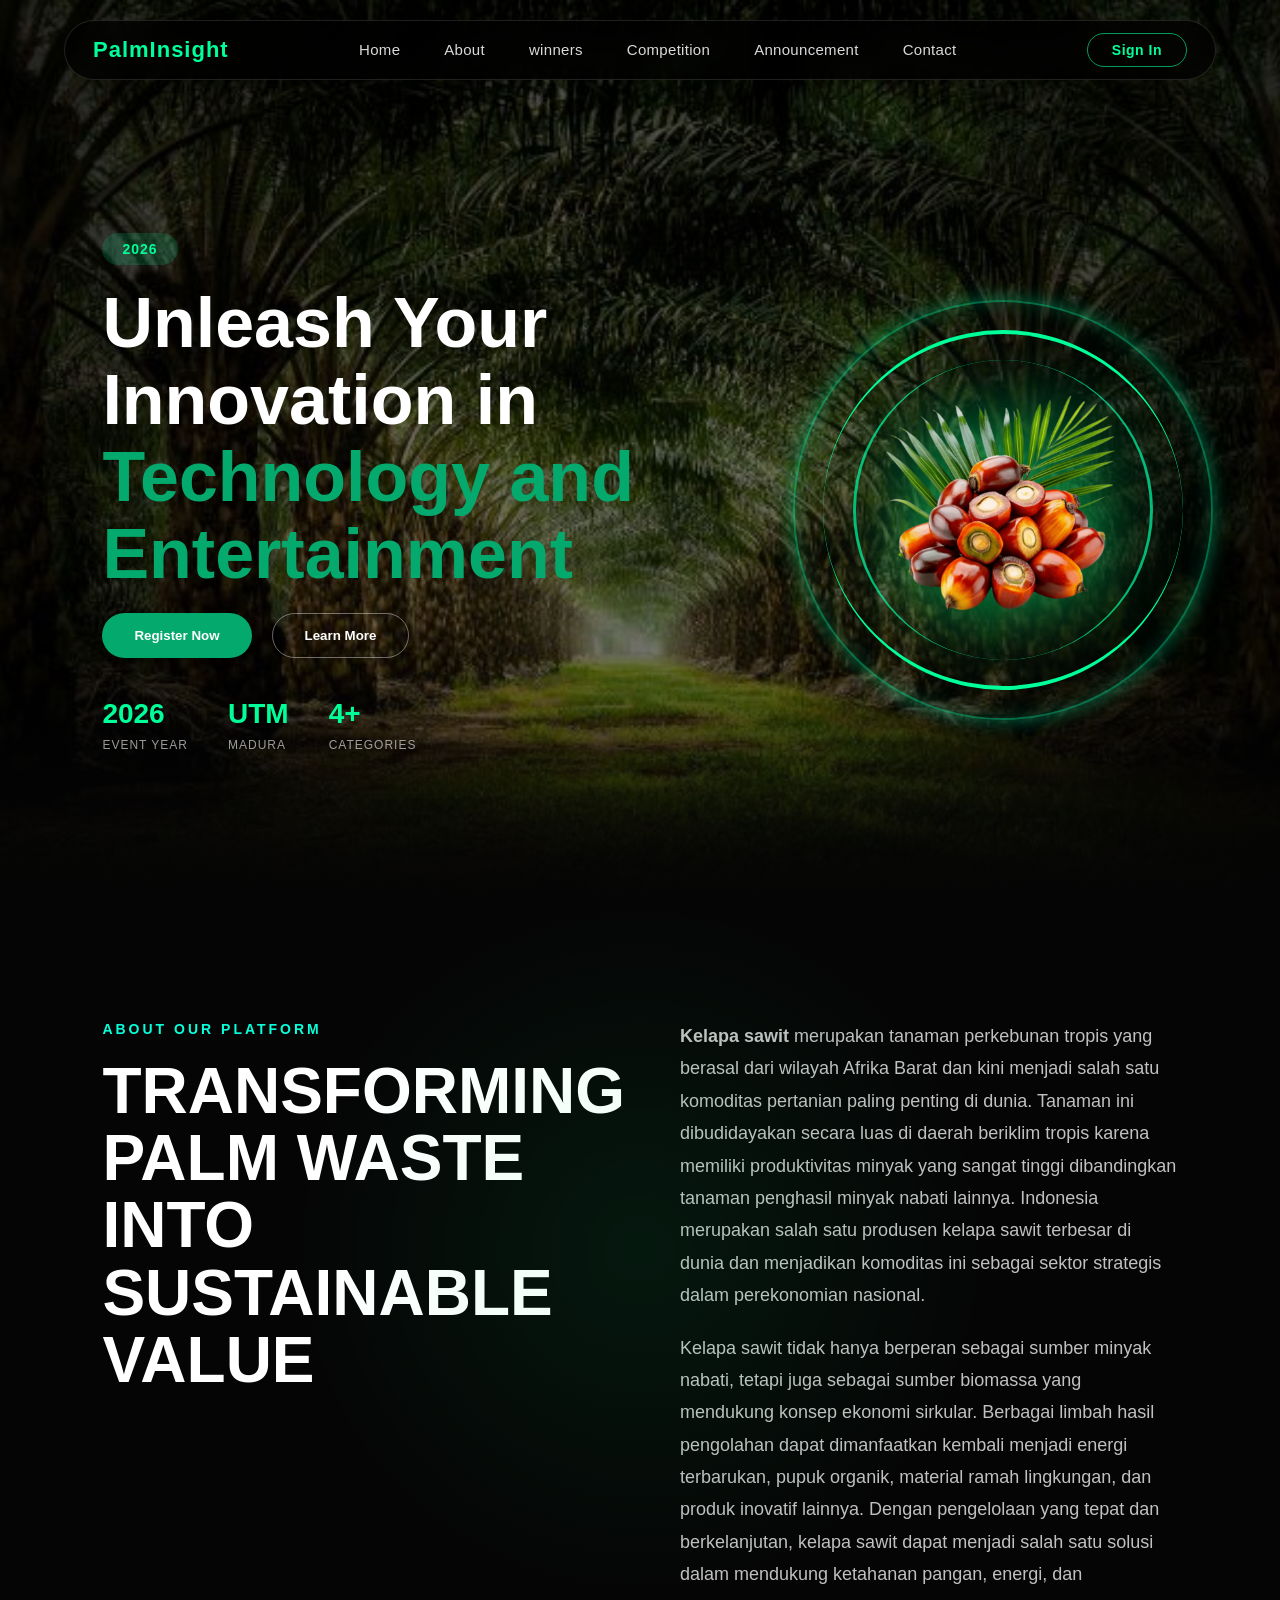
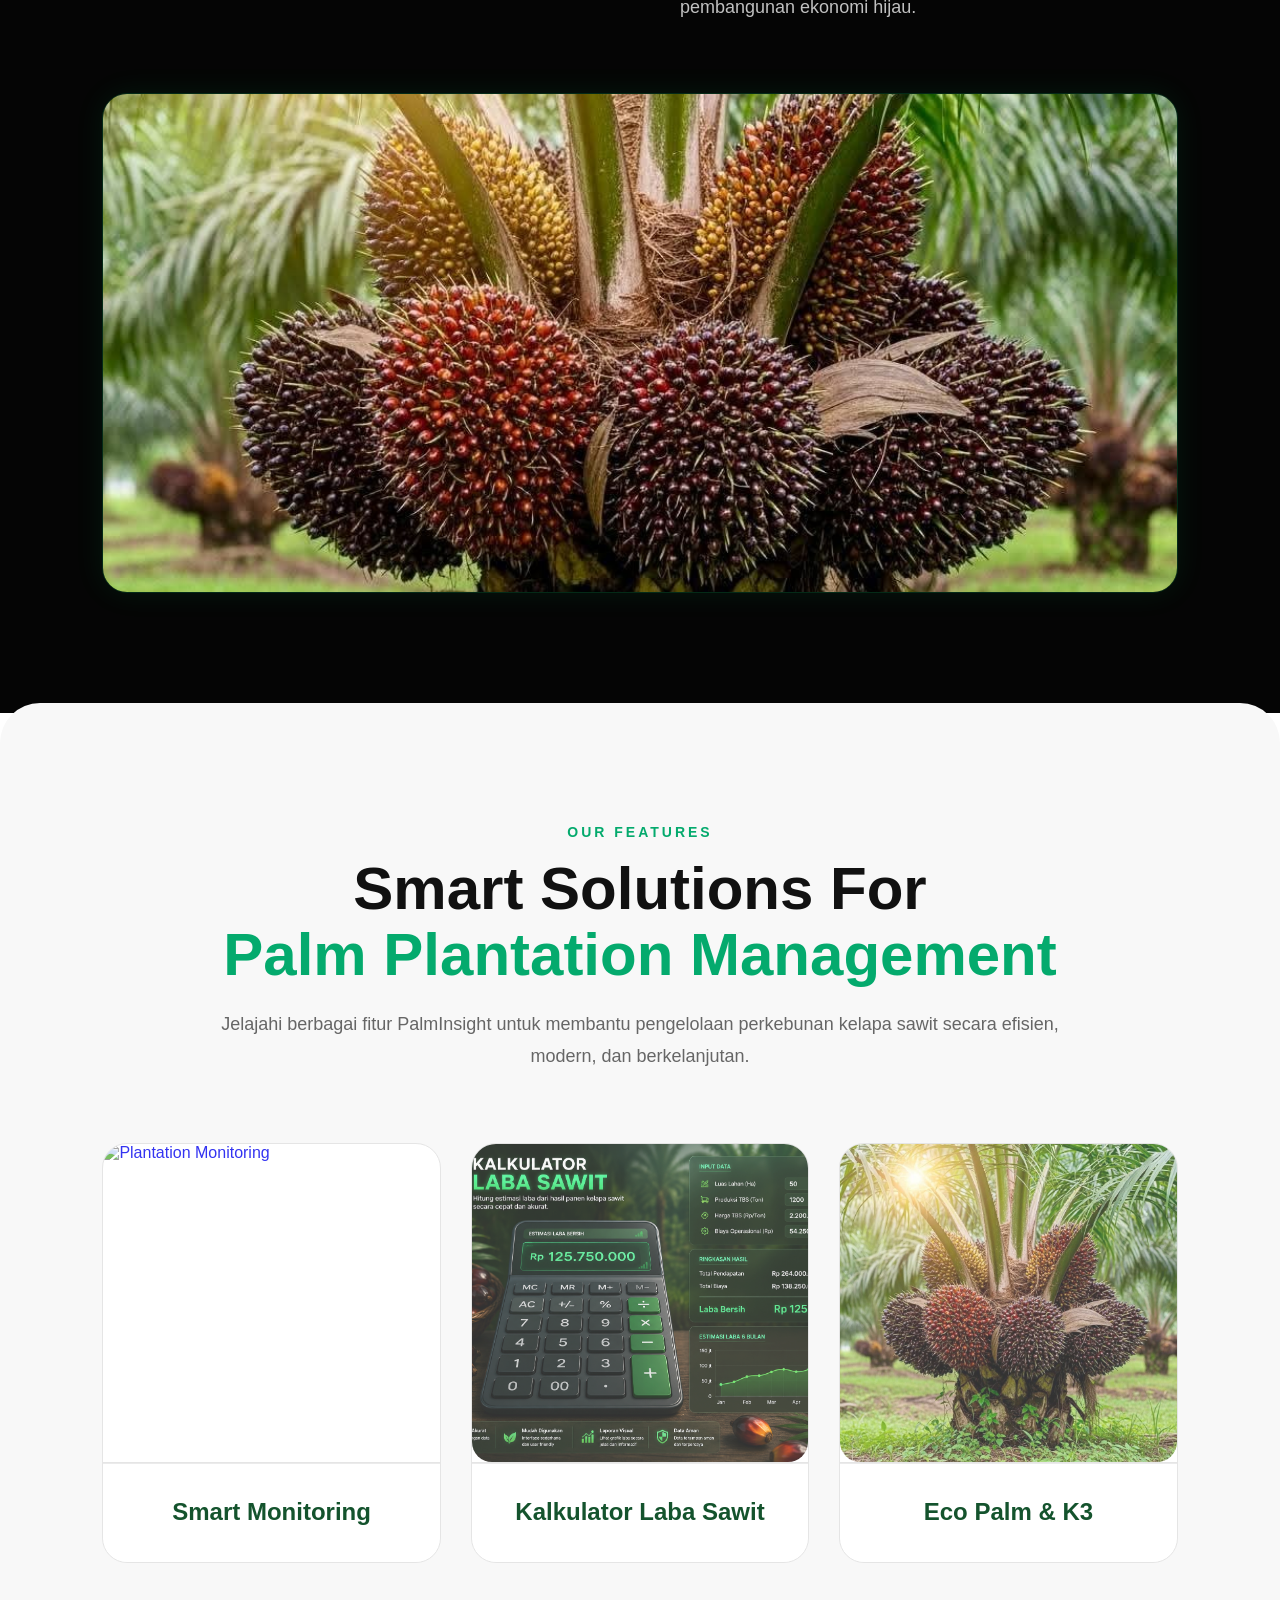
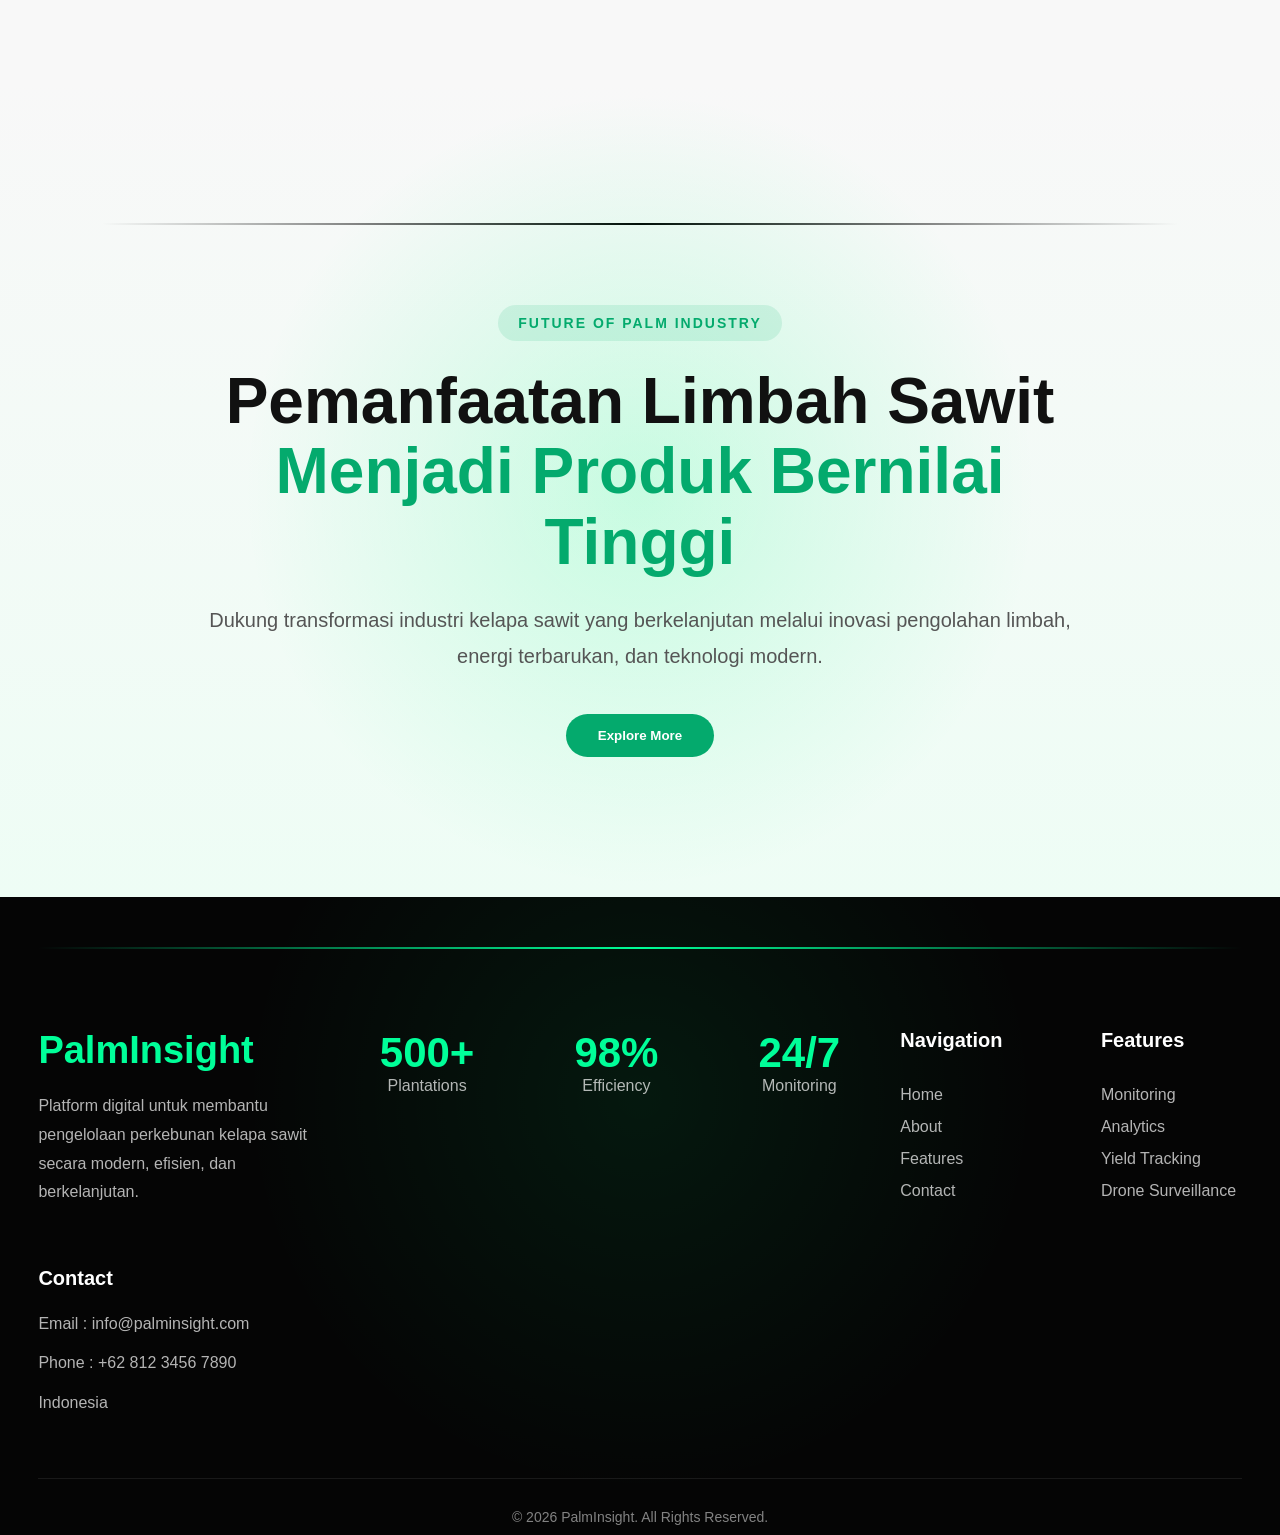
==== index.html @ 4f179529 "Penambahan Proses kelapa sawit" ====
<!DOCTYPE html>
<html lang="id">
<head>
    <meta charset="UTF-8">
    <meta name="viewport" content="width=device-width, initial-scale=1.0, user-scalable=yes">
    <title>PalmInsight - Smart Palm Oil Management</title>
    <link rel="stylesheet" href="css/style.css">
</head>
<body>

    <!-- ==================== NAVIGASI (DIPERBAIKI) ==================== -->
    <nav>
        <div class="navdiv">
            <div class="logo">
                <a href="#">PalmInsight</a>
            </div>
            
            <!-- Menu untuk desktop & mobile -->
            <ul class="nav-menu" id="navMenu">
                <li><a href="#">Home</a></li>
                <li><a href="#">About</a></li>
                <li><a href="#">winners</a></li>
                <li><a href="#">Competition</a></li>
                <li><a href="#">Announcement</a></li>
                <li><a href="#">Contact</a></li>
            </ul>
            
            <div class="nav-right">
                <button class="signin-btn"><a href="#">Sign In</a></button>
                <div class="menu-toggle" id="mobileMenuToggle">
                    <span></span>
                    <span></span>
                    <span></span>
                </div>
            </div>
        </div>
    </nav>

    <!-- ==================== HERO SECTION ==================== -->
    <header>
        <section class="hero">
            <div class="overlay"></div>
            <div class="hero-content">
                <div class="hero-text">
                    <div class="event-year-badge">2026</div>
                    <h1>
                        Unleash Your Innovation in
                        <span>Technology and Entertainment</span>
                    </h1>
                    <div class="hero-buttons">
                        <button class="btn-primary">Register Now</button>
                        <button class="btn-secondary">Learn More</button>
                    </div>
                    <div class="hero-stats">
                        <div class="stat">
                            <h3>2026</h3>
                            <p>EVENT YEAR</p>
                        </div>
                        <div class="stat">
                            <h3>UTM</h3>
                            <p>MADURA</p>
                        </div>
                        <div class="stat">
                            <h3>4+</h3>
                            <p>CATEGORIES</p>
                        </div>
                    </div>
                </div>
                <div class="hero-image">
                    <div class="hud-ring ring-1"></div>
                    <div class="hud-ring ring-2"></div>
                    <div class="hud-ring ring-3"></div>
                    <img src="assets/biji.png" alt="Palm Fruit" id="palmFruit">
                </div>
            </div>
        </section>
    </header>

    <!-- ==================== ABOUT SECTION ==================== -->
    <section class="about">
        <div class="about-top">
            <div class="about-left">
                <span class="about-tag">ABOUT OUR PLATFORM</span>
                <h2>
                    TRANSFORMING PALM WASTE 
                    <br>
                    INTO SUSTAINABLE VALUE
                </h2>
            </div>
            <div class="about-right">
                <p>
                    <b>Kelapa sawit</b> merupakan tanaman perkebunan tropis yang berasal dari wilayah Afrika Barat dan kini menjadi salah satu komoditas pertanian paling penting di dunia. 
                    Tanaman ini dibudidayakan secara luas di daerah beriklim tropis karena memiliki produktivitas minyak yang sangat tinggi dibandingkan tanaman penghasil minyak nabati lainnya. 
                    Indonesia merupakan salah satu produsen kelapa sawit terbesar di dunia dan menjadikan komoditas ini sebagai sektor strategis dalam perekonomian nasional.
                </p>
                <p>
                    Kelapa sawit tidak hanya berperan sebagai sumber minyak nabati, tetapi juga sebagai sumber biomassa yang mendukung konsep ekonomi sirkular. 
                    Berbagai limbah hasil pengolahan dapat dimanfaatkan kembali menjadi energi terbarukan, pupuk organik, material ramah lingkungan, dan produk inovatif lainnya. 
                    Dengan pengelolaan yang tepat dan berkelanjutan, kelapa sawit dapat menjadi salah satu solusi dalam mendukung ketahanan pangan, energi, dan pembangunan ekonomi hijau.
                </p>
            </div>
        </div>
        <div class="about-image">
            <img src="assets/sawit.jpg" alt="Palm Plantation">
        </div>
    </section>

    <!-- ==================== FEATURES SECTION ==================== -->
    <section class="features">
        <div class="features-header">
            <span class="features-tag">OUR FEATURES</span>
            <h2>
                Smart Solutions For
                <span>Palm Plantation Management</span>
            </h2>
            <p>
                Jelajahi berbagai fitur PalmInsight untuk membantu
                pengelolaan perkebunan kelapa sawit secara efisien,
                modern, dan berkelanjutan.
            </p>
        </div>
        <div class="feature-grid">
            <a href="#" class="feature-card">
                <div class="feature-image">
                    <img src="https://www.goldenagri.com.sg/wp-content/uploads/2025/04/Smart-Inventory-Management.png" alt="Plantation Monitoring">
                </div>
                <div class="feature-title">Smart Monitoring</div>
            </a>
            <a href="#" class="feature-card">
                <div class="feature-image">
                    <img src="assets/kalkulator.png" alt="Yield Analytics">
                </div>
                <div class="feature-title">Kalkulator Laba Sawit</div>
            </a>
            <a href="#" class="feature-card">
                <div class="feature-image">
                    <img src="assets/sawit.jpg" alt="Smart Irrigation">
                </div>
                <div class="feature-title">Eco Palm & K3</div>
            </a>
        </div>
    </section>

    <!-- ==================== CTA SECTION ==================== -->
    <section class="cta">
        <div class="cta-line"></div>
        <div class="cta-glow"></div>
        <div class="cta-content">
            <span class="cta-tag">FUTURE OF PALM INDUSTRY</span>
            <h2>
                Pemanfaatan Limbah Sawit
                <span>Menjadi Produk Bernilai Tinggi</span>
            </h2>
            <p>
                Dukung transformasi industri kelapa sawit yang
                berkelanjutan melalui inovasi pengolahan limbah,
                energi terbarukan, dan teknologi modern.
            </p>
            <div class="cta-buttons">
                <a href="process.html"><button class="btn-primary">Explore More</button></a>
            </div>
        </div>
    </section>

    <!-- ==================== FOOTER ==================== -->
    <footer class="footer">
        <div class="footer-line"></div>
        <div class="footer-top">
            <div class="footer-brand">
                <h2>PalmInsight</h2>
                <p>
                    Platform digital untuk membantu pengelolaan
                    perkebunan kelapa sawit secara modern,
                    efisien, dan berkelanjutan.
                </p>
            </div>
            <div class="footer-stats">
                <div>
                    <h2>500+</h2>
                    <p>Plantations</p>
                </div>
                <div>
                    <h2>98%</h2>
                    <p>Efficiency</p>
                </div>
                <div>
                    <h2>24/7</h2>
                    <p>Monitoring</p>
                </div>
            </div>
            <div class="footer-links">
                <h3>Navigation</h3>
                <a href="#">Home</a>
                <a href="#">About</a>
                <a href="#">Features</a>
                <a href="#">Contact</a>
            </div>
            <div class="footer-links">
                <h3>Features</h3>
                <a href="#">Monitoring</a>
                <a href="#">Analytics</a>
                <a href="#">Yield Tracking</a>
                <a href="#">Drone Surveillance</a>
            </div>
            <div class="footer-contact">
                <h3>Contact</h3>
                <p>Email : info@palminsight.com</p>
                <p>Phone : +62 812 3456 7890</p>
                <p>Indonesia</p>
            </div>
        </div>
        <div class="footer-bottom">
            <p>© 2026 PalmInsight. All Rights Reserved.</p>
        </div>
    </footer>

    <script src="js/script.js"></script>
</body>
</html>
---- css/style.css ----
/* ==================== RESET & GLOBAL ==================== */
* {
    margin: 0;
    padding: 0;
    box-sizing: border-box;
}

body {
    overflow-x: hidden;
    font-family: 'Segoe UI', sans-serif;
}

/* ==================== NAVIGASI (DIPERBAIKI - SIMPLE & ELEGAN) ==================== */
nav {
    background: rgba(0, 0, 0, 0.75);
    backdrop-filter: blur(12px);
    position: fixed;
    width: 90%;
    left: 50%;
    transform: translateX(-50%);
    top: 20px;
    padding: 12px 28px;
    border-radius: 50px;
    border: 1px solid rgba(255, 255, 255, 0.12);
    box-shadow: 0 8px 32px rgba(0, 0, 0, 0.1);
    z-index: 1000;
    transition: all 0.3s ease;
}

.navdiv {
    display: flex;
    justify-content: space-between;
    align-items: center;
    gap: 20px;
}

.logo a {
    text-decoration: none;
    font-family: 'Segoe UI', sans-serif;
    color: #00ff99;
    font-size: 22px;
    font-weight: 700;
    letter-spacing: 1px;
}

/* Desktop Menu */
.nav-menu {
    display: flex;
    align-items: center;
    gap: 8px;
    margin: 0;
    padding: 0;
    list-style: none;
}

.nav-menu li a {
    text-decoration: none;
    font-family: 'Segoe UI', sans-serif;
    color: rgba(255, 255, 255, 0.85);
    font-size: 15px;
    padding: 8px 18px;
    font-weight: 500;
    transition: all 0.25s ease;
    border-radius: 30px;
    letter-spacing: 0.3px;
}

.nav-menu li a:hover {
    color: #00ff99;
    background: rgba(0, 255, 153, 0.1);
}

/* Nav Right - Sign In Button & Mobile Toggle */
.nav-right {
    display: flex;
    align-items: center;
    gap: 15px;
}

.signin-btn {
    background: transparent;
    border: 1.5px solid rgba(0, 255, 153, 0.6);
    border-radius: 40px;
    padding: 8px 24px;
    cursor: pointer;
    transition: all 0.3s ease;
    box-shadow: none;
}

.signin-btn:hover {
    background: rgba(0, 255, 153, 0.15);
    transform: translateY(-1px);
    border-color: #00ff99;
}

.signin-btn a {
    color: #00ff99;
    font-weight: 600;
    font-size: 14px;
    letter-spacing: 0.5px;
    text-decoration: none;
}

/* Mobile Menu Toggle (Hamburger) */
.menu-toggle {
    display: none;
    flex-direction: column;
    cursor: pointer;
    gap: 5px;
    padding: 5px;
}

.menu-toggle span {
    width: 26px;
    height: 2.5px;
    background: white;
    border-radius: 3px;
    transition: all 0.3s ease;
}

.menu-toggle.active span:nth-child(1) {
    transform: rotate(45deg) translate(6px, 6px);
}

.menu-toggle.active span:nth-child(2) {
    opacity: 0;
}

.menu-toggle.active span:nth-child(3) {
    transform: rotate(-45deg) translate(6px, -6px);
}

/* ==================== RESPONSIVE NAVBAR ==================== */
@media (max-width: 768px) {
    nav {
        width: 95%;
        padding: 10px 20px;
        top: 15px;
    }
    
    .menu-toggle {
        display: flex;
    }
    
    .nav-menu {
        position: fixed;
        top: 70px;
        left: -100%;
        width: 85%;
        height: calc(100vh - 70px);
        background: rgba(10, 10, 10, 0.98);
        backdrop-filter: blur(20px);
        flex-direction: column;
        align-items: flex-start;
        justify-content: flex-start;
        padding: 30px 25px;
        gap: 8px;
        transition: left 0.3s ease-in-out;
        z-index: 999;
        border-radius: 0 20px 20px 0;
        box-shadow: 5px 0 30px rgba(0, 0, 0, 0.5);
    }
    
    .nav-menu.active {
        left: 0;
    }
    
    .nav-menu li {
        width: 100%;
    }
    
    .nav-menu li a {
        display: block;
        padding: 14px 20px;
        font-size: 16px;
        width: 100%;
        border-radius: 12px;
    }
    
    .nav-menu li a:hover {
        background: rgba(0, 255, 153, 0.15);
        padding-left: 28px;
    }
    
    .signin-btn {
        padding: 6px 20px;
    }
    
    .signin-btn a {
        font-size: 13px;
    }
}

@media (min-width: 769px) and (max-width: 1024px) {
    .nav-menu {
        gap: 4px;
    }
    
    .nav-menu li a {
        padding: 8px 14px;
        font-size: 14px;
    }
}

/* ==================== HERO SECTION (Tambahan stats) ==================== */
.event-year-badge {
    display: inline-block;
    padding: 8px 20px;
    border-radius: 40px;
    background: rgba(0, 255, 153, 0.15);
    color: #00ff99;
    font-weight: 700;
    font-size: 14px;
    margin-bottom: 20px;
    letter-spacing: 1px;
}

.hero-stats {
    display: flex;
    gap: 40px;
    margin-top: 40px;
    flex-wrap: wrap;
}

.hero-stats .stat h3 {
    font-size: 28px;
    color: #00ff99;
    margin-bottom: 5px;
}

.hero-stats .stat p {
    font-size: 12px;
    color: rgba(255,255,255,0.6);
    letter-spacing: 1px;
}

/* ==================== SISA CSS SEBELUMNYA (SAMA, TIDAK DIUBAH) ==================== */
.hero {
    position: relative;
    width: 100%;
    height: 100vh;
    background-image: url("../assets/background.jpeg");
    background-size: cover;
    background-position: center;
    overflow: hidden;
}

.overlay {
    position: absolute;
    inset: 0;
    background: rgba(0,0,0,.55);
}

.hero-content {
    position: relative;
    z-index: 2;
    height: 100%;
    padding: 120px 8% 0;
    display: flex;
    align-items: center;
    justify-content: space-between;
    gap: 40px;
}

.hero-text {
    max-width: 650px;
    color: white;
}

.hero-text h1 {
    font-size: 70px;
    line-height: 1.1;
    margin-bottom: 20px;
    font-family: 'Segoe UI', sans-serif;
}

.hero-text h1 span {
    color: #04AA6D;
}

.hero-text p {
    font-size: 20px;
    line-height: 1.8;
    color: #ddd;
    margin-bottom: 30px;
}

.hero-buttons {
    display: flex;
    gap: 20px;
    flex-wrap: wrap;
}

.hero::after {
    content: "";
    position: absolute;
    left: 0;
    bottom: 0;
    width: 100%;
    height: 250px;
    background: linear-gradient(to bottom, transparent, #050505);
    z-index: 1;
}

.btn-primary {
    background: #04AA6D;
    color: white;
    border: none;
    cursor: pointer;
    padding: 14px 32px;
    border-radius: 50px;
    font-weight: 700;
    transition: .3s ease;
}

.btn-primary:hover {
    transform: translateY(-2px);
    box-shadow: 0 0 20px rgba(4,170,109,.5);
}

.btn-secondary {
    background: transparent;
    color: white;
    border: 1px solid rgba(255,255,255,.4);
    cursor: pointer;
    padding: 14px 32px;
    border-radius: 50px;
    font-weight: 700;
    transition: .3s ease;
}

.btn-secondary:hover {
    background: rgba(255,255,255,.1);
    border-color: white;
}

.hero-image {
    position: relative;
    width: 350px;
    height: 350px;
    display: flex;
    align-items: center;
    justify-content: center;
}

.hero-image img {
    width: 70%;
    z-index: 10;
    filter: drop-shadow(0 0 30px rgba(0,255,128,.4)) drop-shadow(0 0 60px rgba(0,255,128,.3));
}

.hud-ring {
    position: absolute;
    border-radius: 50%;
    pointer-events: none;
}

.ring-1 {
    width: 420px;
    height: 420px;
    border: 2px solid rgba(0,255,170,.4);
    box-shadow: 0 0 20px rgba(0,255,170,.4), inset 0 0 20px rgba(0,255,170,.2);
    animation: spinClockwise 20s linear infinite;
}

.ring-2 {
    width: 360px;
    height: 360px;
    border-top: 4px solid #00ff99;
    border-bottom: 4px solid #00ff99;
    animation: spinReverse 12s linear infinite;
}

.ring-3 {
    width: 300px;
    height: 300px;
    border-left: 3px solid #00ffaa;
    border-right: 3px solid #00ffaa;
    opacity: .7;
    animation: spinClockwise 8s linear infinite;
}

@keyframes spinClockwise {
    from { transform: rotate(0deg); }
    to { transform: rotate(360deg); }
}

@keyframes spinReverse {
    from { transform: rotate(360deg); }
    to { transform: rotate(0deg); }
}

.about {
    padding: 120px 8%;
    background: #050505;
    color: white;
    position: relative;
}

.about::before {
    content: "";
    position: absolute;
    top: 0;
    left: 50%;
    transform: translateX(-50%);
    width: 700px;
    height: 700px;
    background: radial-gradient(circle, rgba(0,255,128,.08), transparent 70%);
    pointer-events: none;
}

.about-top {
    display: flex;
    justify-content: space-between;
    gap: 80px;
    margin-bottom: 70px;
    flex-wrap: wrap;
}

.about-left {
    flex: 1;
    min-width: 280px;
}

.about-tag {
    color: #07ffda;
    font-size: 14px;
    letter-spacing: 3px;
    font-weight: 600;
}

.about-left h2 {
    margin-top: 20px;
    font-size: 64px;
    line-height: 1.05;
    font-family: 'Segoe UI', sans-serif;
}

.about-right {
    flex: 1;
    display: flex;
    flex-direction: column;
    gap: 20px;
}

.about-right p {
    font-size: 18px;
    line-height: 1.8;
    color: rgba(255,255,255,.75);
}

.about-image {
    width: 100%;
    height: 500px;
    overflow: hidden;
    border-radius: 25px;
    border: 1px solid rgba(0,255,128,.15);
    box-shadow: 0 0 30px rgba(0,255,128,.08);
}

.about-image img {
    width: 100%;
    height: 100%;
    object-fit: cover;
    transition: .5s;
}

.about-image:hover img {
    transform: scale(1.05);
}

.features {
    background: #f8f8f8;
    padding: 120px 8%;
    border-radius: 40px 40px 0 0;
    margin-top: -10px;
    position: relative;
    z-index: 10;
}

.features-header {
    text-align: center;
    max-width: 900px;
    margin: auto;
}

.features-tag {
    color: #04AA6D;
    letter-spacing: 3px;
    font-size: 14px;
    font-weight: 600;
}

.features-header h2 {
    margin-top: 15px;
    font-size: 60px;
    line-height: 1.1;
    color: #111;
    font-family: 'Segoe UI', sans-serif;
}

.features-header h2 span {
    display: block;
    color: #04AA6D;
}

.features-header p {
    margin-top: 20px;
    color: #666;
    font-size: 18px;
    line-height: 1.8;
}

.feature-grid {
    margin-top: 70px;
    display: grid;
    grid-template-columns: repeat(auto-fit, minmax(320px, 1fr));
    gap: 30px;
}

.feature-card {
    position: relative;
    overflow: hidden;
    background: white;
    border-radius: 25px;
    height: 420px;
    text-decoration: none;
    border: 1px solid #e5e5e5;
    transition: .4s;
}

.feature-card:hover {
    transform: translateY(-10px);
    box-shadow: 0 20px 40px rgba(4,170,109,.15);
}

.feature-image {
    width: 100%;
    height: calc(100% - 100px);
    display: flex;
    justify-content: center;
    align-items: center;
}

.feature-image img {
    width: 100%;
    height: 100%;
    border-radius: 20px;
    object-fit: cover;
    opacity: .8;
    transition: .2s;
}

.feature-card:hover .feature-image img {
    opacity: .70;
    transform: scale(1.05);
}

.feature-title {
    position: absolute;
    bottom: 0;
    left: 0;
    width: 100%;
    height: 100px;
    background: white;
    box-shadow: inset 0 1px 0 rgba(0,0,0,.08);
    border-top: 1px solid #e5e5e5;
    display: flex;
    justify-content: center;
    align-items: center;
    font-size: 24px;
    font-weight: 700;
    color: #14532d;
    border-radius: 0 0 25px 25px;
}

.cta {
    position: relative;
    padding: 140px 8%;
    background: linear-gradient(180deg, #f8f8f8 0%, #eefdf5 100%);
    overflow: hidden;
}

.cta-glow {
    position: absolute;
    width: 800px;
    height: 800px;
    top: 50%;
    left: 50%;
    transform: translate(-50%, -50%);
    background: radial-gradient(circle, rgba(0,255,128,.18), transparent 70%);
    pointer-events: none;
}

.cta-content {
    position: relative;
    z-index: 2;
    max-width: 900px;
    margin: auto;
    text-align: center;
}

.cta-tag {
    display: inline-block;
    padding: 10px 20px;
    border-radius: 999px;
    background: rgba(4,170,109,.12);
    color: #04AA6D;
    font-size: 14px;
    letter-spacing: 2px;
    font-weight: 600;
}

.cta-content h2 {
    margin-top: 25px;
    font-size: 64px;
    line-height: 1.1;
    color: #111;
    font-family: 'Segoe UI', sans-serif;
}

.cta-content h2 span {
    display: block;
    color: #04AA6D;
}

.cta-content p {
    margin-top: 25px;
    font-size: 20px;
    line-height: 1.8;
    color: #555;
}

.cta-buttons {
    margin-top: 40px;
    display: flex;
    justify-content: center;
    gap: 20px;
    flex-wrap: wrap;
}

.cta-line {
    width: 100%;
    height: 2px;
    margin-bottom: 80px;
    background: linear-gradient(90deg, transparent, #000000, transparent);
}

.footer {
    position: relative;
    background: #050505;
    color: white;
    padding: 50px 3% 10px;
    overflow: hidden;
}

.footer::before {
    content: "";
    position: absolute;
    top: -200px;
    left: 50%;
    transform: translateX(-50%);
    width: 800px;
    height: 800px;
    background: radial-gradient(circle, rgba(0,255,128,.08), transparent 70%);
    pointer-events: none;
}

.footer-line {
    width: 100%;
    height: 2px;
    margin-bottom: 80px;
    background: linear-gradient(90deg, transparent, #00ff99, transparent);
}

.footer-top {
    position: relative;
    z-index: 2;
    display: grid;
    grid-template-columns: 2fr 1fr 1fr 1fr;
    gap: 60px;
    padding-bottom: 50px;
    border-bottom: 1px solid rgba(255,255,255,.08);
}

.footer-brand h2 {
    font-size: 38px;
    color: #00ff99;
    margin-bottom: 20px;
    font-family: 'Segoe UI', sans-serif;
}

.footer-brand p {
    color: rgba(255,255,255,.7);
    line-height: 1.8;
    max-width: 450px;
}

.footer-stats {
    display: flex;
    justify-content: center;
    gap: 100px;
    margin-bottom: 0;
}

.footer-stats h2 {
    color: #00ff99;
    font-size: 42px;
}

.footer-stats p {
    text-align: center;
    color: rgba(255,255,255,.7);
}

.footer-links h3,
.footer-contact h3 {
    margin-bottom: 20px;
    font-size: 20px;
}

.footer-links {
    display: flex;
    flex-direction: column;
    gap: 14px;
}

.footer-links a {
    text-decoration: none;
    color: rgba(255,255,255,.7);
    transition: .3s;
}

.footer-links a:hover {
    color: #00ff99;
    transform: translateX(6px);
}

.footer-contact p {
    color: rgba(255,255,255,.7);
    margin-bottom: 12px;
    line-height: 1.7;
}

.footer-bottom {
    position: relative;
    z-index: 2;
    text-align: center;
    padding-top: 30px;
}

.footer-bottom p {
    color: rgba(255,255,255,.5);
    font-size: 14px;
}

/* Responsive tambahan */
@media (max-width: 1024px) {
    .hero-text h1 { font-size: 50px; }
    .hero-image { width: 280px; height: 280px; }
    .ring-1 { width: 320px; height: 320px; }
    .ring-2 { width: 270px; height: 270px; }
    .ring-3 { width: 230px; height: 230px; }
    .about-left h2 { font-size: 48px; }
    .features-header h2 { font-size: 48px; }
    .cta-content h2 { font-size: 48px; }
}

@media (max-width: 768px) {
    .hero-content {
        flex-direction: column;
        justify-content: center;
        text-align: center;
        padding-top: 100px;
    }
    .hero-text h1 { font-size: 36px; }
    .hero-text p { font-size: 16px; }
    .hero-buttons { justify-content: center; }
    .hero-image { width: 220px; height: 220px; margin-top: 20px; }
    .ring-1 { width: 260px; height: 260px; }
    .ring-2 { width: 220px; height: 220px; }
    .ring-3 { width: 180px; height: 180px; }
    .hero-stats { justify-content: center; gap: 25px; }
    .hero-stats .stat h3 { font-size: 22px; }
    .about { padding: 80px 5%; }
    .about-top { flex-direction: column; gap: 40px; }
    .about-left h2 { font-size: 36px; }
    .about-right p { font-size: 16px; }
    .about-image { height: 300px; }
    .features { padding: 80px 5%; }
    .features-header h2 { font-size: 36px; }
    .feature-grid { grid-template-columns: 1fr; }
    .cta { padding: 80px 5%; }
    .cta-content h2 { font-size: 36px; }
    .cta-content p { font-size: 16px; }
    .footer-top { grid-template-columns: 1fr; gap: 40px; }
    .footer-brand p { max-width: 100%; }
    .footer-stats { flex-wrap: wrap; gap: 30px; justify-content: space-around; }
    .footer-stats h2 { font-size: 32px; }
    .footer-line, .cta-line { margin-bottom: 40px; }
}

@media (max-width: 480px) {
    .hero-text h1 { font-size: 28px; }
    .btn-primary, .btn-secondary { padding: 10px 20px; font-size: 14px; }
    .about-left h2 { font-size: 28px; }
    .features-header h2 { font-size: 28px; }
    .cta-content h2 { font-size: 28px; }
    .feature-title { font-size: 18px; }
}
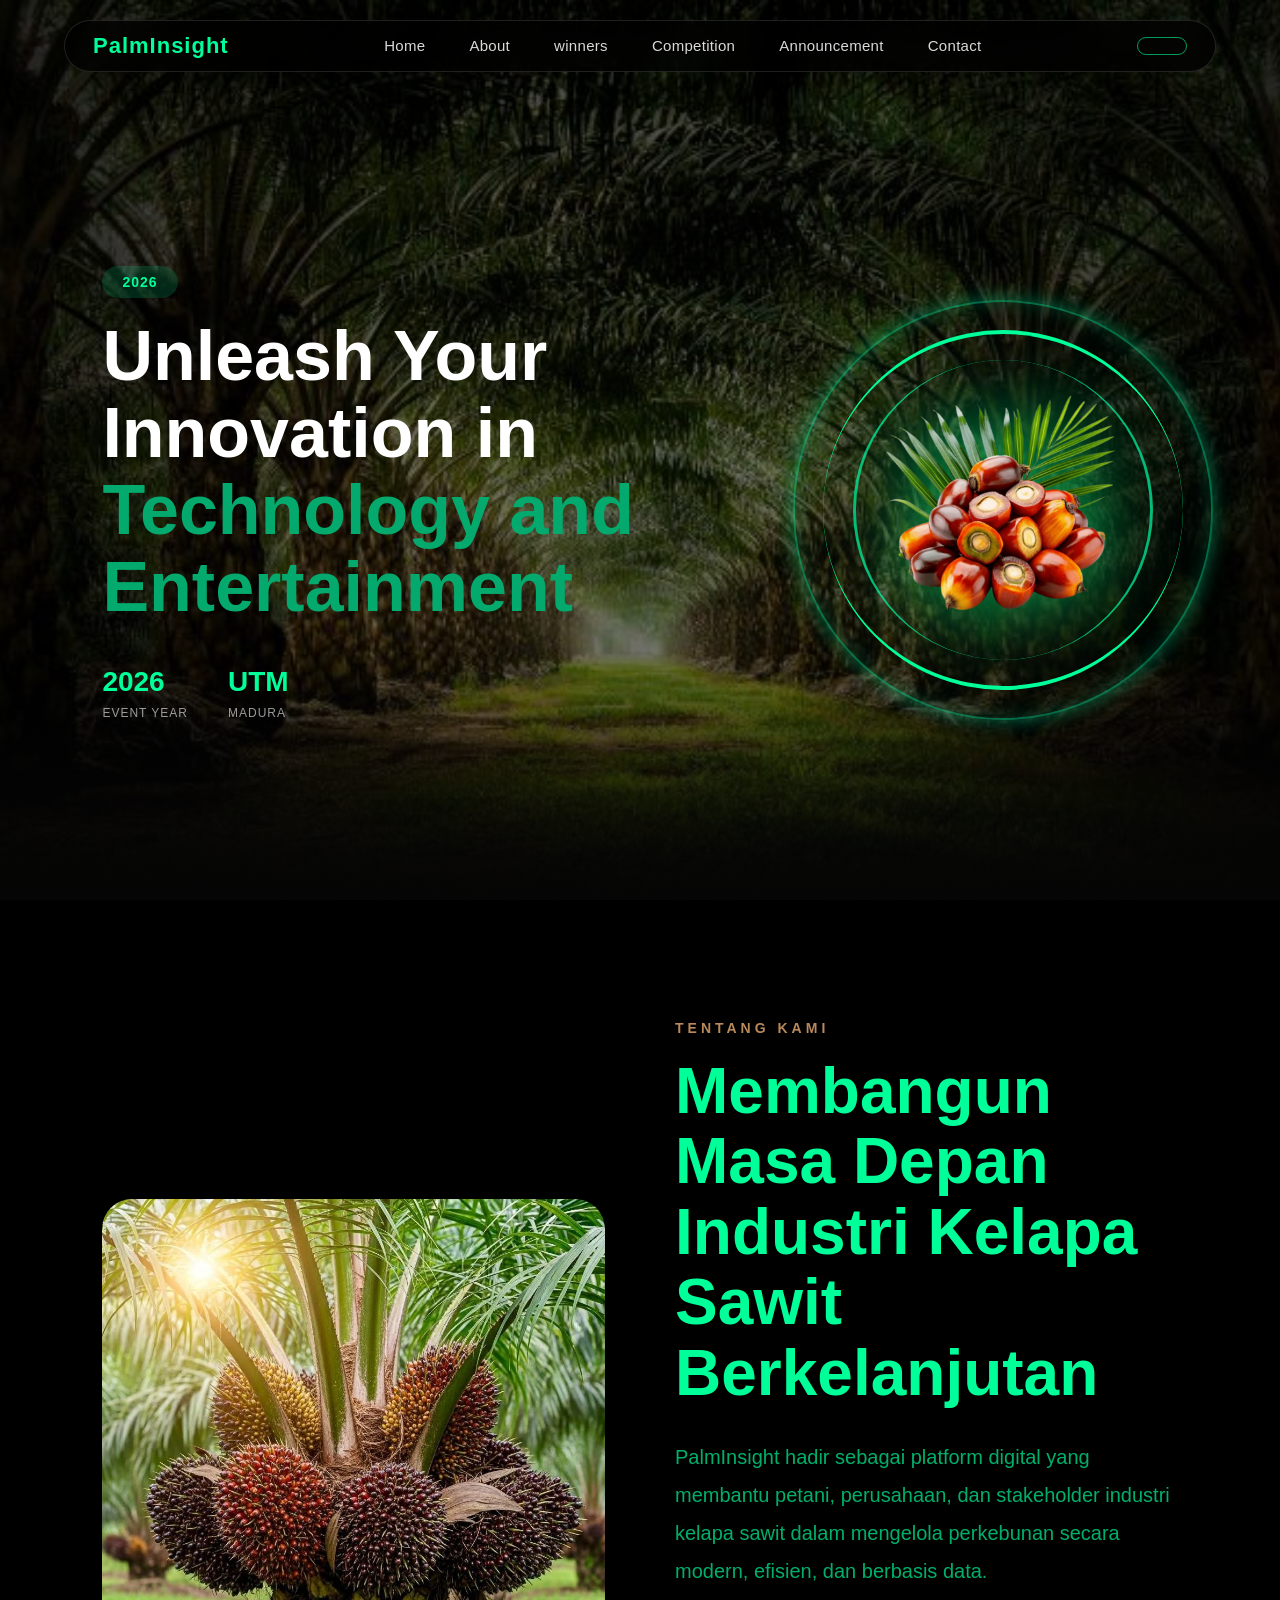
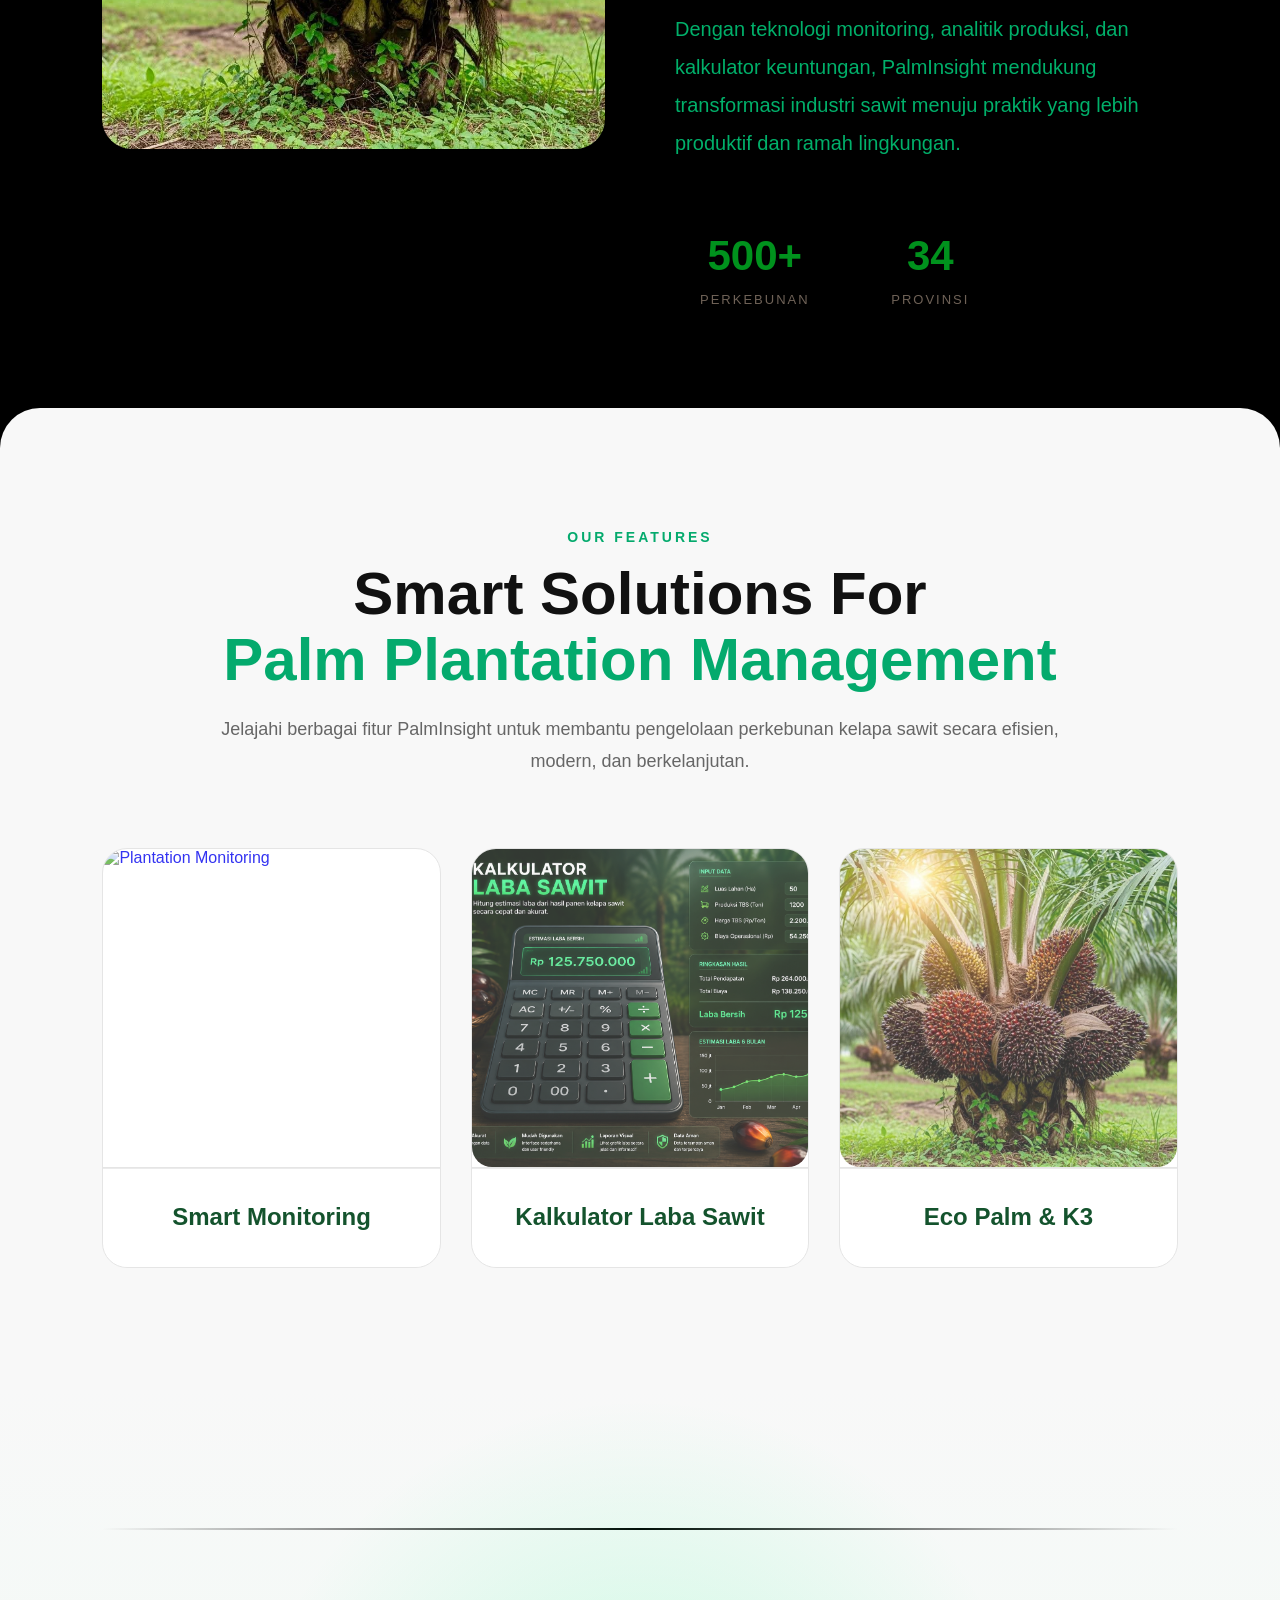
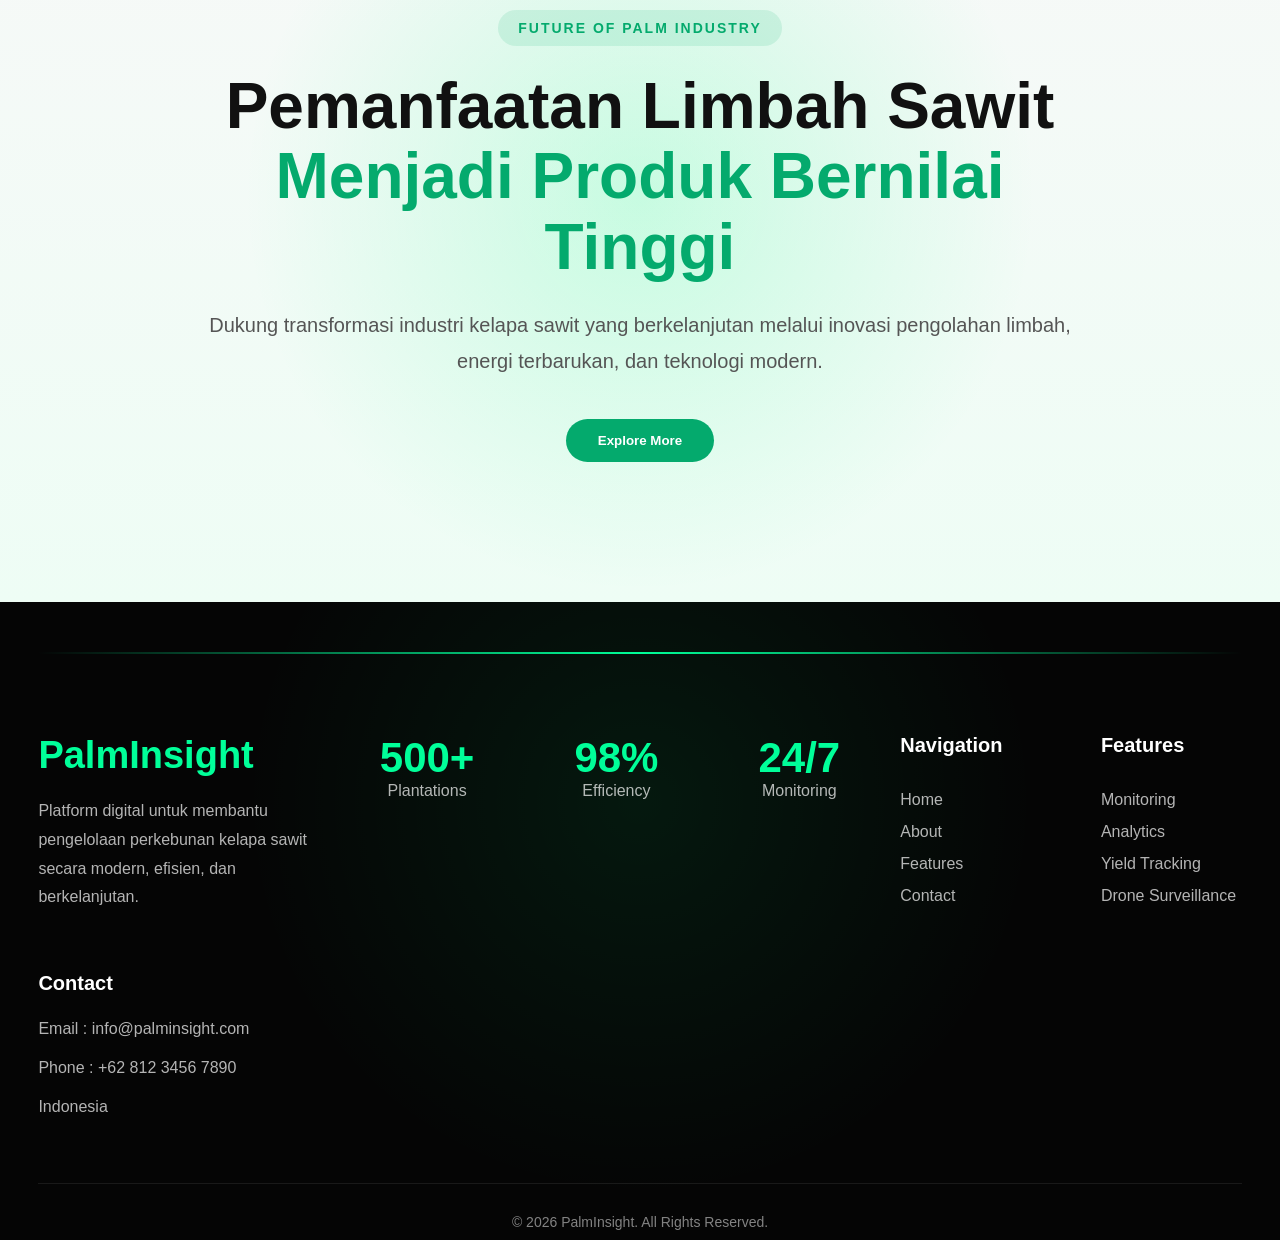
==== commit 227744c5: "menambahkan fitur" ====
--- a/index.html
+++ b/index.html
@@ -7,15 +7,12 @@
     <link rel="stylesheet" href="css/style.css">
 </head>
 <body>
-
-    <!-- ==================== NAVIGASI (DIPERBAIKI) ==================== -->
     <nav>
         <div class="navdiv">
             <div class="logo">
                 <a href="#">PalmInsight</a>
             </div>
             
-            <!-- Menu untuk desktop & mobile -->
             <ul class="nav-menu" id="navMenu">
                 <li><a href="#">Home</a></li>
                 <li><a href="#">About</a></li>
@@ -26,7 +23,8 @@
             </ul>
             
             <div class="nav-right">
-                <button class="signin-btn"><a href="#">Sign In</a></button>
+                <button class="signin-btn"> 
+                </button>
                 <div class="menu-toggle" id="mobileMenuToggle">
                     <span></span>
                     <span></span>
@@ -36,7 +34,6 @@
         </div>
     </nav>
 
-    <!-- ==================== HERO SECTION ==================== -->
     <header>
         <section class="hero">
             <div class="overlay"></div>
@@ -47,10 +44,6 @@
                         Unleash Your Innovation in
                         <span>Technology and Entertainment</span>
                     </h1>
-                    <div class="hero-buttons">
-                        <button class="btn-primary">Register Now</button>
-                        <button class="btn-secondary">Learn More</button>
-                    </div>
                     <div class="hero-stats">
                         <div class="stat">
                             <h3>2026</h3>
@@ -60,10 +53,6 @@
                             <h3>UTM</h3>
                             <p>MADURA</p>
                         </div>
-                        <div class="stat">
-                            <h3>4+</h3>
-                            <p>CATEGORIES</p>
-                        </div>
                     </div>
                 </div>
                 <div class="hero-image">
@@ -76,36 +65,52 @@
         </section>
     </header>
 
-    <!-- ==================== ABOUT SECTION ==================== -->
     <section class="about">
-        <div class="about-top">
-            <div class="about-left">
-                <span class="about-tag">ABOUT OUR PLATFORM</span>
+        <div class="about-container">
+            <div class="about-image-side">
+                <img src="assets/sawit.jpg" alt="Palm Oil">
+            </div>
+
+            <div class="about-content">
+                <span class="about-tag">
+                    TENTANG KAMI
+                </span>
+
                 <h2>
-                    TRANSFORMING PALM WASTE 
-                    <br>
-                    INTO SUSTAINABLE VALUE
+                    Membangun Masa Depan
+                    Industri Kelapa Sawit
+                    Berkelanjutan
                 </h2>
-            </div>
-            <div class="about-right">
+
                 <p>
-                    <b>Kelapa sawit</b> merupakan tanaman perkebunan tropis yang berasal dari wilayah Afrika Barat dan kini menjadi salah satu komoditas pertanian paling penting di dunia. 
-                    Tanaman ini dibudidayakan secara luas di daerah beriklim tropis karena memiliki produktivitas minyak yang sangat tinggi dibandingkan tanaman penghasil minyak nabati lainnya. 
-                    Indonesia merupakan salah satu produsen kelapa sawit terbesar di dunia dan menjadikan komoditas ini sebagai sektor strategis dalam perekonomian nasional.
+                    PalmInsight hadir sebagai platform digital yang membantu
+                    petani, perusahaan, dan stakeholder industri kelapa sawit
+                    dalam mengelola perkebunan secara modern, efisien,
+                    dan berbasis data.
                 </p>
+
                 <p>
-                    Kelapa sawit tidak hanya berperan sebagai sumber minyak nabati, tetapi juga sebagai sumber biomassa yang mendukung konsep ekonomi sirkular. 
-                    Berbagai limbah hasil pengolahan dapat dimanfaatkan kembali menjadi energi terbarukan, pupuk organik, material ramah lingkungan, dan produk inovatif lainnya. 
-                    Dengan pengelolaan yang tepat dan berkelanjutan, kelapa sawit dapat menjadi salah satu solusi dalam mendukung ketahanan pangan, energi, dan pembangunan ekonomi hijau.
+                    Dengan teknologi monitoring, analitik produksi,
+                    dan kalkulator keuntungan, PalmInsight mendukung
+                    transformasi industri sawit menuju praktik yang
+                    lebih produktif dan ramah lingkungan.
                 </p>
-            </div>
-        </div>
-        <div class="about-image">
-            <img src="assets/sawit.jpg" alt="Palm Plantation">
+
+                <div class="about-stats">
+                    <div class="about-stat">
+                        <h3>500+</h3>
+                        <span>PERKEBUNAN</span>
+                    </div>
+
+                    <div class="about-stat">
+                        <h3>34</h3>
+                        <span>PROVINSI</span>
+                    </div>
+                </div>
+            </div>
         </div>
     </section>
 
-    <!-- ==================== FEATURES SECTION ==================== -->
     <section class="features">
         <div class="features-header">
             <span class="features-tag">OUR FEATURES</span>
@@ -126,13 +131,13 @@
                 </div>
                 <div class="feature-title">Smart Monitoring</div>
             </a>
-            <a href="#" class="feature-card">
+            <a href="kalkulator.html" class="feature-card">
                 <div class="feature-image">
                     <img src="assets/kalkulator.png" alt="Yield Analytics">
                 </div>
                 <div class="feature-title">Kalkulator Laba Sawit</div>
             </a>
-            <a href="#" class="feature-card">
+            <a href="eco-k3.html" class="feature-card">
                 <div class="feature-image">
                     <img src="assets/sawit.jpg" alt="Smart Irrigation">
                 </div>
@@ -141,7 +146,6 @@
         </div>
     </section>
 
-    <!-- ==================== CTA SECTION ==================== -->
     <section class="cta">
         <div class="cta-line"></div>
         <div class="cta-glow"></div>
@@ -162,7 +166,6 @@
         </div>
     </section>
 
-    <!-- ==================== FOOTER ==================== -->
     <footer class="footer">
         <div class="footer-line"></div>
         <div class="footer-top">
--- a/css/style.css
+++ b/css/style.css
@@ -390,90 +390,135 @@
     to { transform: rotate(0deg); }
 }
 
-.about {
-    padding: 120px 8%;
-    background: #050505;
-    color: white;
-    position: relative;
-}
-
-.about::before {
-    content: "";
-    position: absolute;
-    top: 0;
-    left: 50%;
-    transform: translateX(-50%);
-    width: 700px;
-    height: 700px;
-    background: radial-gradient(circle, rgba(0,255,128,.08), transparent 70%);
-    pointer-events: none;
-}
-
-.about-top {
-    display: flex;
-    justify-content: space-between;
-    gap: 80px;
-    margin-bottom: 70px;
-    flex-wrap: wrap;
-}
-
-.about-left {
-    flex: 1;
-    min-width: 280px;
-}
-
-.about-tag {
-    color: #07ffda;
-    font-size: 14px;
-    letter-spacing: 3px;
-    font-weight: 600;
-}
-
-.about-left h2 {
-    margin-top: 20px;
-    font-size: 64px;
-    line-height: 1.05;
-    font-family: 'Segoe UI', sans-serif;
-}
-
-.about-right {
-    flex: 1;
-    display: flex;
-    flex-direction: column;
-    gap: 20px;
-}
-
-.about-right p {
-    font-size: 18px;
-    line-height: 1.8;
-    color: rgba(255,255,255,.75);
-}
-
-.about-image {
-    width: 100%;
-    height: 500px;
-    overflow: hidden;
-    border-radius: 25px;
-    border: 1px solid rgba(0,255,128,.15);
-    box-shadow: 0 0 30px rgba(0,255,128,.08);
-}
-
-.about-image img {
-    width: 100%;
-    height: 100%;
-    object-fit: cover;
-    transition: .5s;
-}
-
-.about-image:hover img {
-    transform: scale(1.05);
+/* ================= ABOUT ================= */
+
+.about{
+    padding:120px 8%;
+    background:#000000;
+}
+
+.about-container{
+    max-width:1400px;
+    margin:auto;
+
+    display:grid;
+    grid-template-columns:1fr 1fr;
+    gap:70px;
+    align-items:center;
+}
+
+/* IMAGE */
+
+.about-image-side{
+    position:relative;
+}
+
+.about-image-side img{
+    width:100%;
+    height:550px;
+    object-fit:cover;
+    border-radius:30px;
+}
+/* CONTENT */
+
+.about-content{
+    display:flex;
+    flex-direction:column;
+}
+
+.about-tag{
+    color:#b8895d;
+    font-size:14px;
+    letter-spacing:4px;
+    font-weight:700;
+    margin-bottom:20px;
+}
+
+.about-content h2{
+    font-size:64px;
+    line-height:1.1;
+    color:#00ff99;
+    margin-bottom:30px;
+}
+
+.about-content p{
+    color:#00b06a;
+    font-size:20px;
+    line-height:1.9;
+    margin-bottom:20px;
+}
+
+/* STATS */
+
+.about-stats{
+    display:grid;
+    grid-template-columns:repeat(3,1fr);
+    gap:20px;
+    margin-top:25px;
+}
+
+.about-stat{
+    background:#000000;
+    padding:25px;
+    border-radius:20px;
+    text-align:center;
+}
+
+.about-stat h3{
+    color:#00921d;
+    font-size:42px;
+    margin-bottom:10px;
+}
+
+.about-stat span{
+    color:#6f6257;
+    font-size:13px;
+    letter-spacing:2px;
+}
+
+/* RESPONSIVE */
+
+@media(max-width:1024px){
+
+    .about-container{
+        grid-template-columns:1fr;
+    }
+
+    .about-content h2{
+        font-size:48px;
+    }
+
+}
+
+@media(max-width:768px){
+
+    .about{
+        padding:80px 5%;
+    }
+
+    .about-image-side img{
+        height:350px;
+    }
+
+    .about-content h2{
+        font-size:36px;
+    }
+
+    .about-content p{
+        font-size:16px;
+    }
+
+    .about-stats{
+        grid-template-columns:1fr;
+    }
+
 }
 
 .features {
     background: #f8f8f8;
     padding: 120px 8%;
     border-radius: 40px 40px 0 0;
-    margin-top: -10px;
+    margin-top: -45px;
     position: relative;
     z-index: 10;
 }
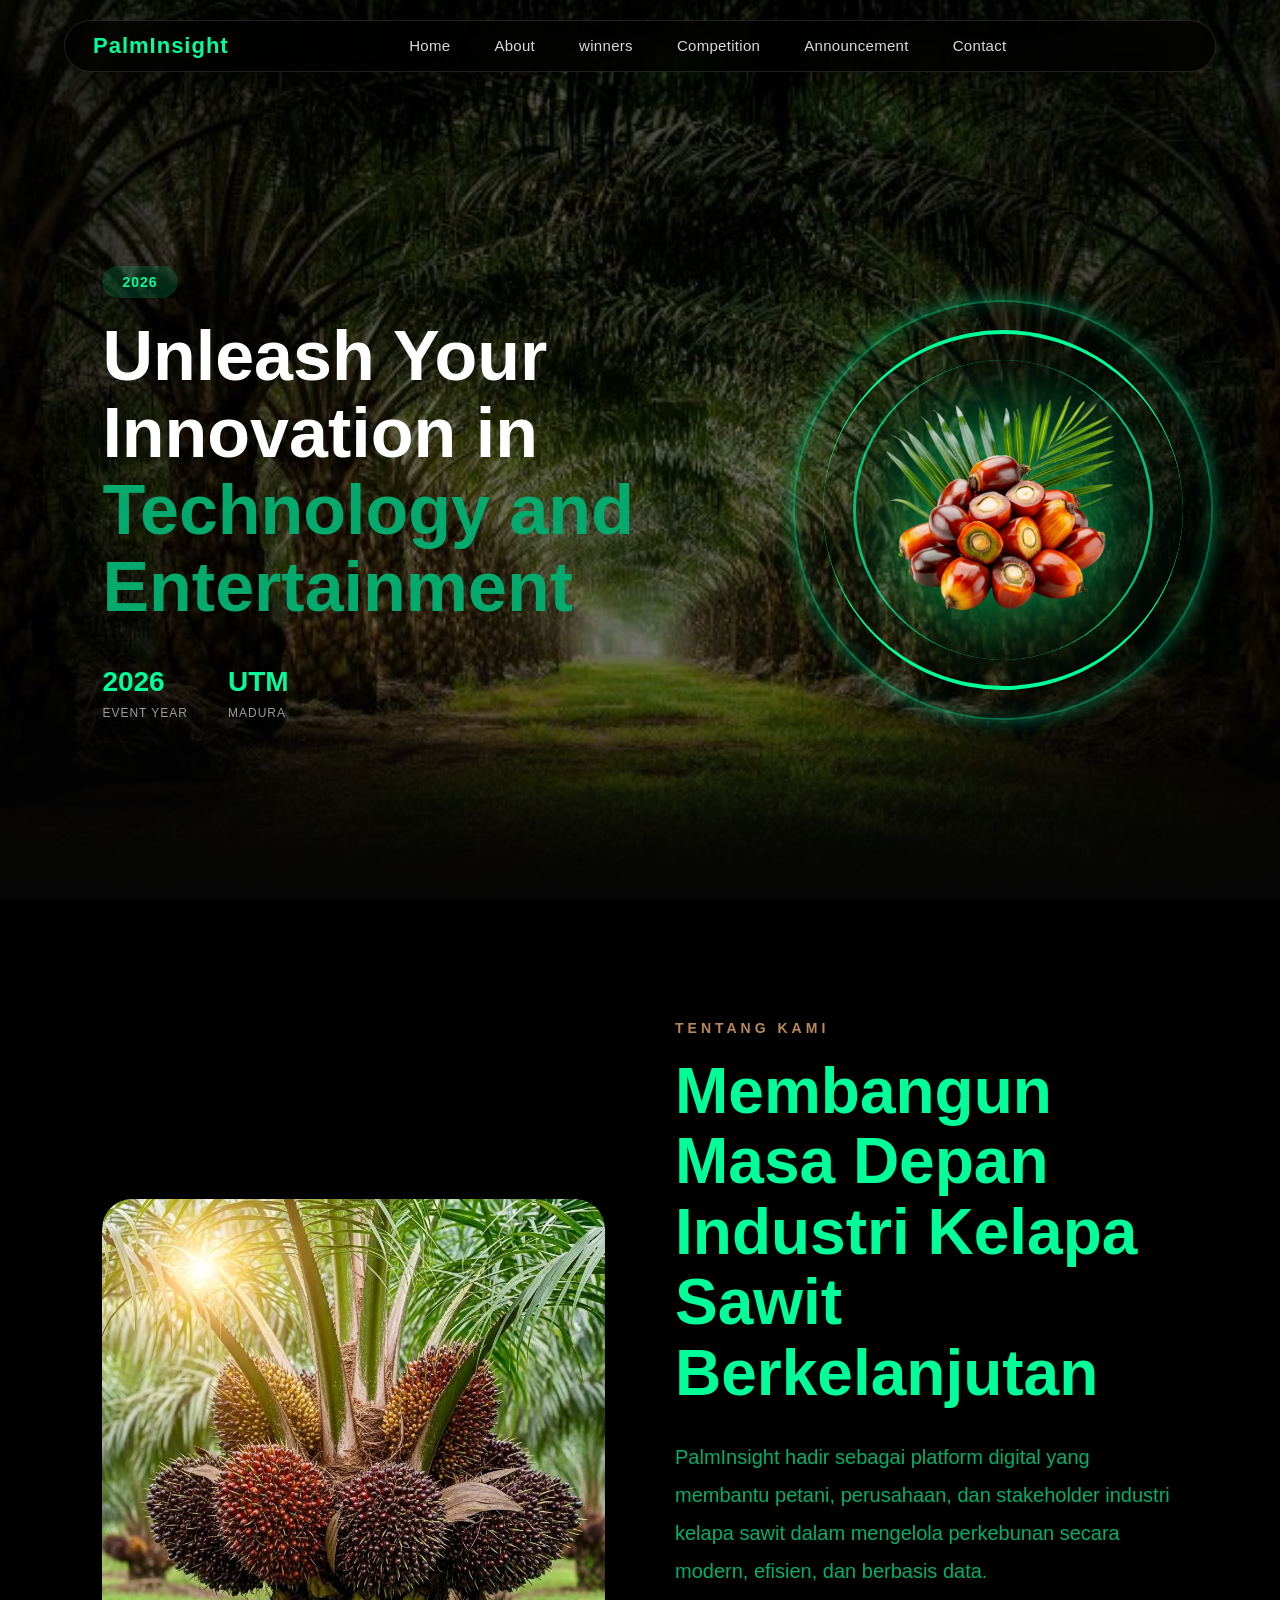
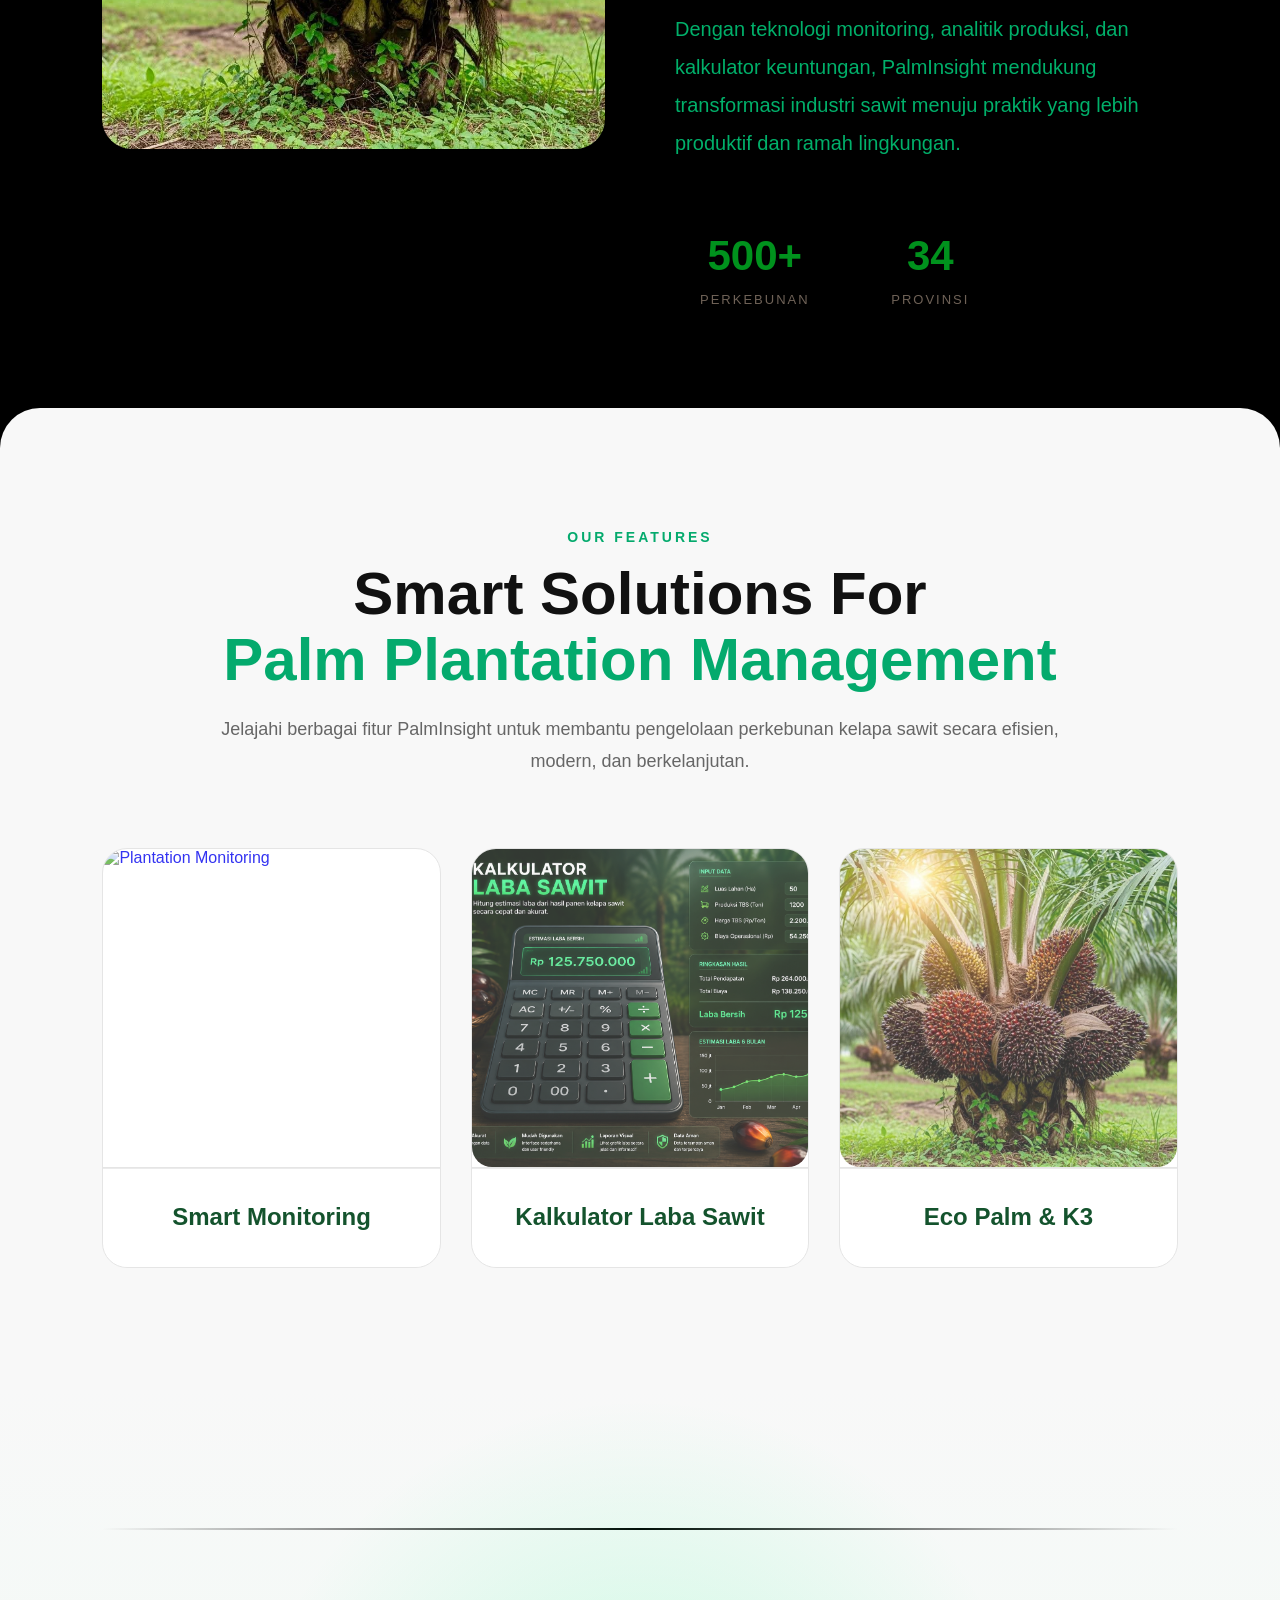
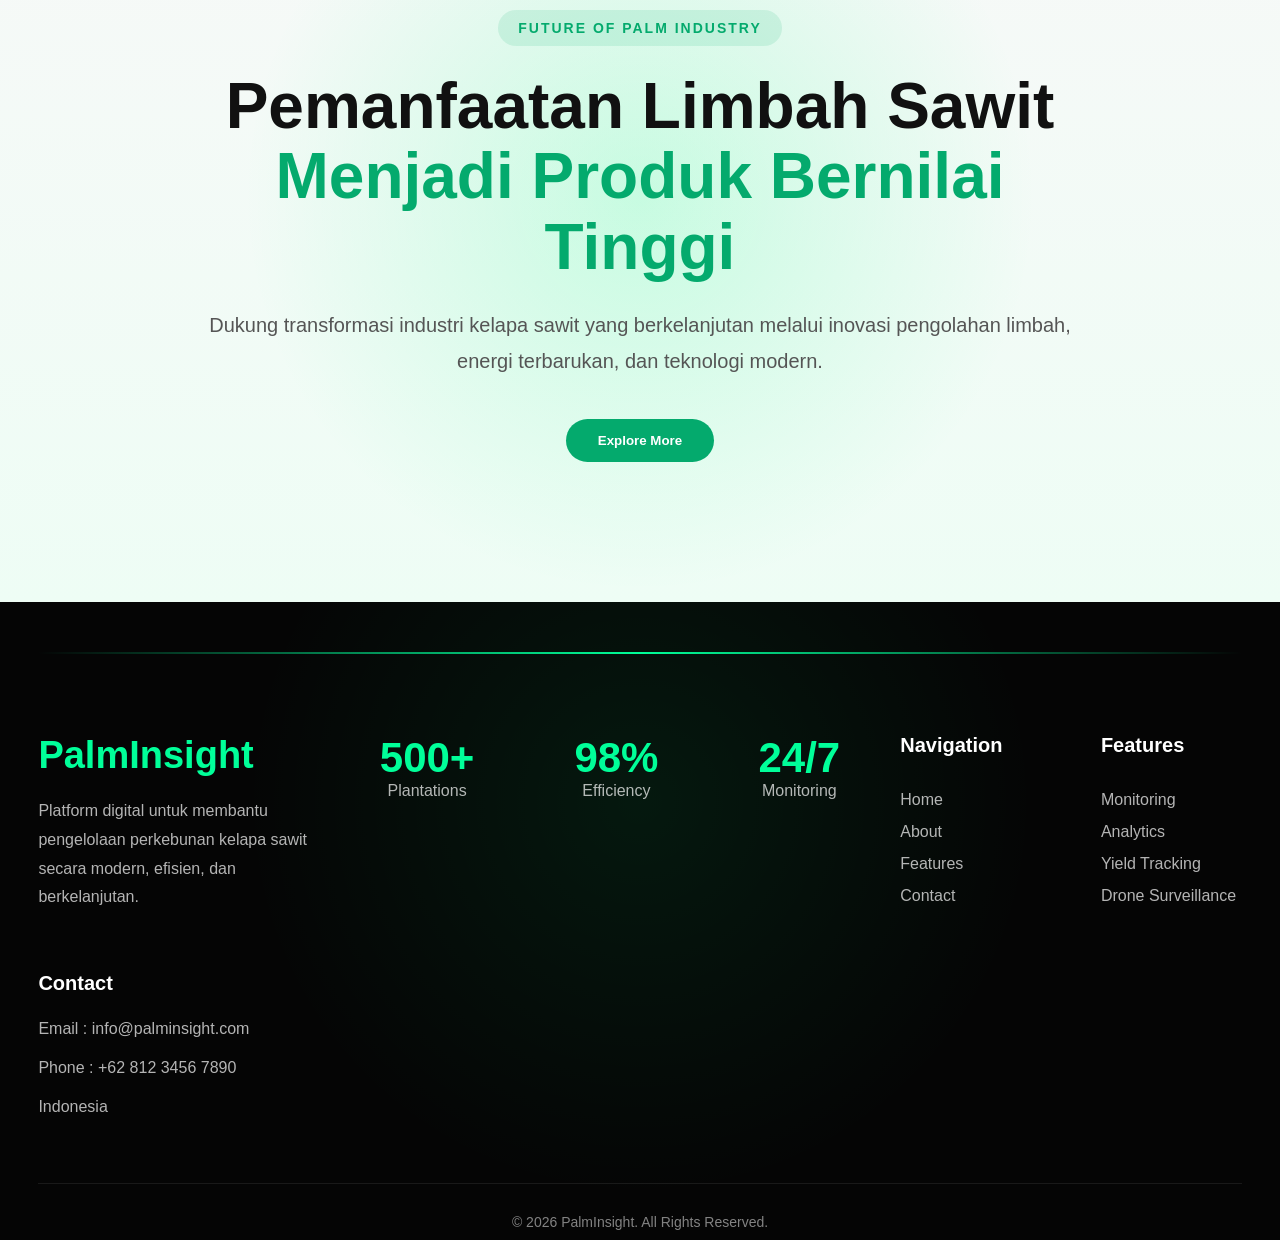
==== commit d24b6526: "menambahan file smart-monitor" ====
--- a/index.html
+++ b/index.html
@@ -23,8 +23,6 @@
             </ul>
             
             <div class="nav-right">
-                <button class="signin-btn"> 
-                </button>
                 <div class="menu-toggle" id="mobileMenuToggle">
                     <span></span>
                     <span></span>
@@ -125,7 +123,7 @@
             </p>
         </div>
         <div class="feature-grid">
-            <a href="#" class="feature-card">
+            <a href="smart-monitoring.html" class="feature-card">
                 <div class="feature-image">
                     <img src="https://www.goldenagri.com.sg/wp-content/uploads/2025/04/Smart-Inventory-Management.png" alt="Plantation Monitoring">
                 </div>
--- a/css/style.css
+++ b/css/style.css
@@ -36,7 +36,6 @@
 
 .logo a {
     text-decoration: none;
-    font-family: 'Segoe UI', sans-serif;
     color: #00ff99;
     font-size: 22px;
     font-weight: 700;
@@ -55,7 +54,6 @@
 
 .nav-menu li a {
     text-decoration: none;
-    font-family: 'Segoe UI', sans-serif;
     color: rgba(255, 255, 255, 0.85);
     font-size: 15px;
     padding: 8px 18px;
@@ -75,30 +73,6 @@
     display: flex;
     align-items: center;
     gap: 15px;
-}
-
-.signin-btn {
-    background: transparent;
-    border: 1.5px solid rgba(0, 255, 153, 0.6);
-    border-radius: 40px;
-    padding: 8px 24px;
-    cursor: pointer;
-    transition: all 0.3s ease;
-    box-shadow: none;
-}
-
-.signin-btn:hover {
-    background: rgba(0, 255, 153, 0.15);
-    transform: translateY(-1px);
-    border-color: #00ff99;
-}
-
-.signin-btn a {
-    color: #00ff99;
-    font-weight: 600;
-    font-size: 14px;
-    letter-spacing: 0.5px;
-    text-decoration: none;
 }
 
 /* Mobile Menu Toggle (Hamburger) */
@@ -181,25 +155,6 @@
         background: rgba(0, 255, 153, 0.15);
         padding-left: 28px;
     }
-    
-    .signin-btn {
-        padding: 6px 20px;
-    }
-    
-    .signin-btn a {
-        font-size: 13px;
-    }
-}
-
-@media (min-width: 769px) and (max-width: 1024px) {
-    .nav-menu {
-        gap: 4px;
-    }
-    
-    .nav-menu li a {
-        padding: 8px 14px;
-        font-size: 14px;
-    }
 }
 
 /* ==================== HERO SECTION (Tambahan stats) ==================== */
@@ -271,7 +226,6 @@
     font-size: 70px;
     line-height: 1.1;
     margin-bottom: 20px;
-    font-family: 'Segoe UI', sans-serif;
 }
 
 .hero-text h1 span {
@@ -318,22 +272,6 @@
     box-shadow: 0 0 20px rgba(4,170,109,.5);
 }
 
-.btn-secondary {
-    background: transparent;
-    color: white;
-    border: 1px solid rgba(255,255,255,.4);
-    cursor: pointer;
-    padding: 14px 32px;
-    border-radius: 50px;
-    font-weight: 700;
-    transition: .3s ease;
-}
-
-.btn-secondary:hover {
-    background: rgba(255,255,255,.1);
-    border-color: white;
-}
-
 .hero-image {
     position: relative;
     width: 350px;
@@ -661,7 +599,6 @@
     font-size: 64px;
     line-height: 1.1;
     color: #111;
-    font-family: 'Segoe UI', sans-serif;
 }
 
 .cta-content h2 span {
@@ -732,7 +669,6 @@
     font-size: 38px;
     color: #00ff99;
     margin-bottom: 20px;
-    font-family: 'Segoe UI', sans-serif;
 }
 
 .footer-brand p {
@@ -806,7 +742,6 @@
     .ring-1 { width: 320px; height: 320px; }
     .ring-2 { width: 270px; height: 270px; }
     .ring-3 { width: 230px; height: 230px; }
-    .about-left h2 { font-size: 48px; }
     .features-header h2 { font-size: 48px; }
     .cta-content h2 { font-size: 48px; }
 }
@@ -828,10 +763,6 @@
     .hero-stats { justify-content: center; gap: 25px; }
     .hero-stats .stat h3 { font-size: 22px; }
     .about { padding: 80px 5%; }
-    .about-top { flex-direction: column; gap: 40px; }
-    .about-left h2 { font-size: 36px; }
-    .about-right p { font-size: 16px; }
-    .about-image { height: 300px; }
     .features { padding: 80px 5%; }
     .features-header h2 { font-size: 36px; }
     .feature-grid { grid-template-columns: 1fr; }
@@ -847,8 +778,7 @@
 
 @media (max-width: 480px) {
     .hero-text h1 { font-size: 28px; }
-    .btn-primary, .btn-secondary { padding: 10px 20px; font-size: 14px; }
-    .about-left h2 { font-size: 28px; }
+    .btn-primary { padding: 10px 20px; font-size: 14px; }
     .features-header h2 { font-size: 28px; }
     .cta-content h2 { font-size: 28px; }
     .feature-title { font-size: 18px; }
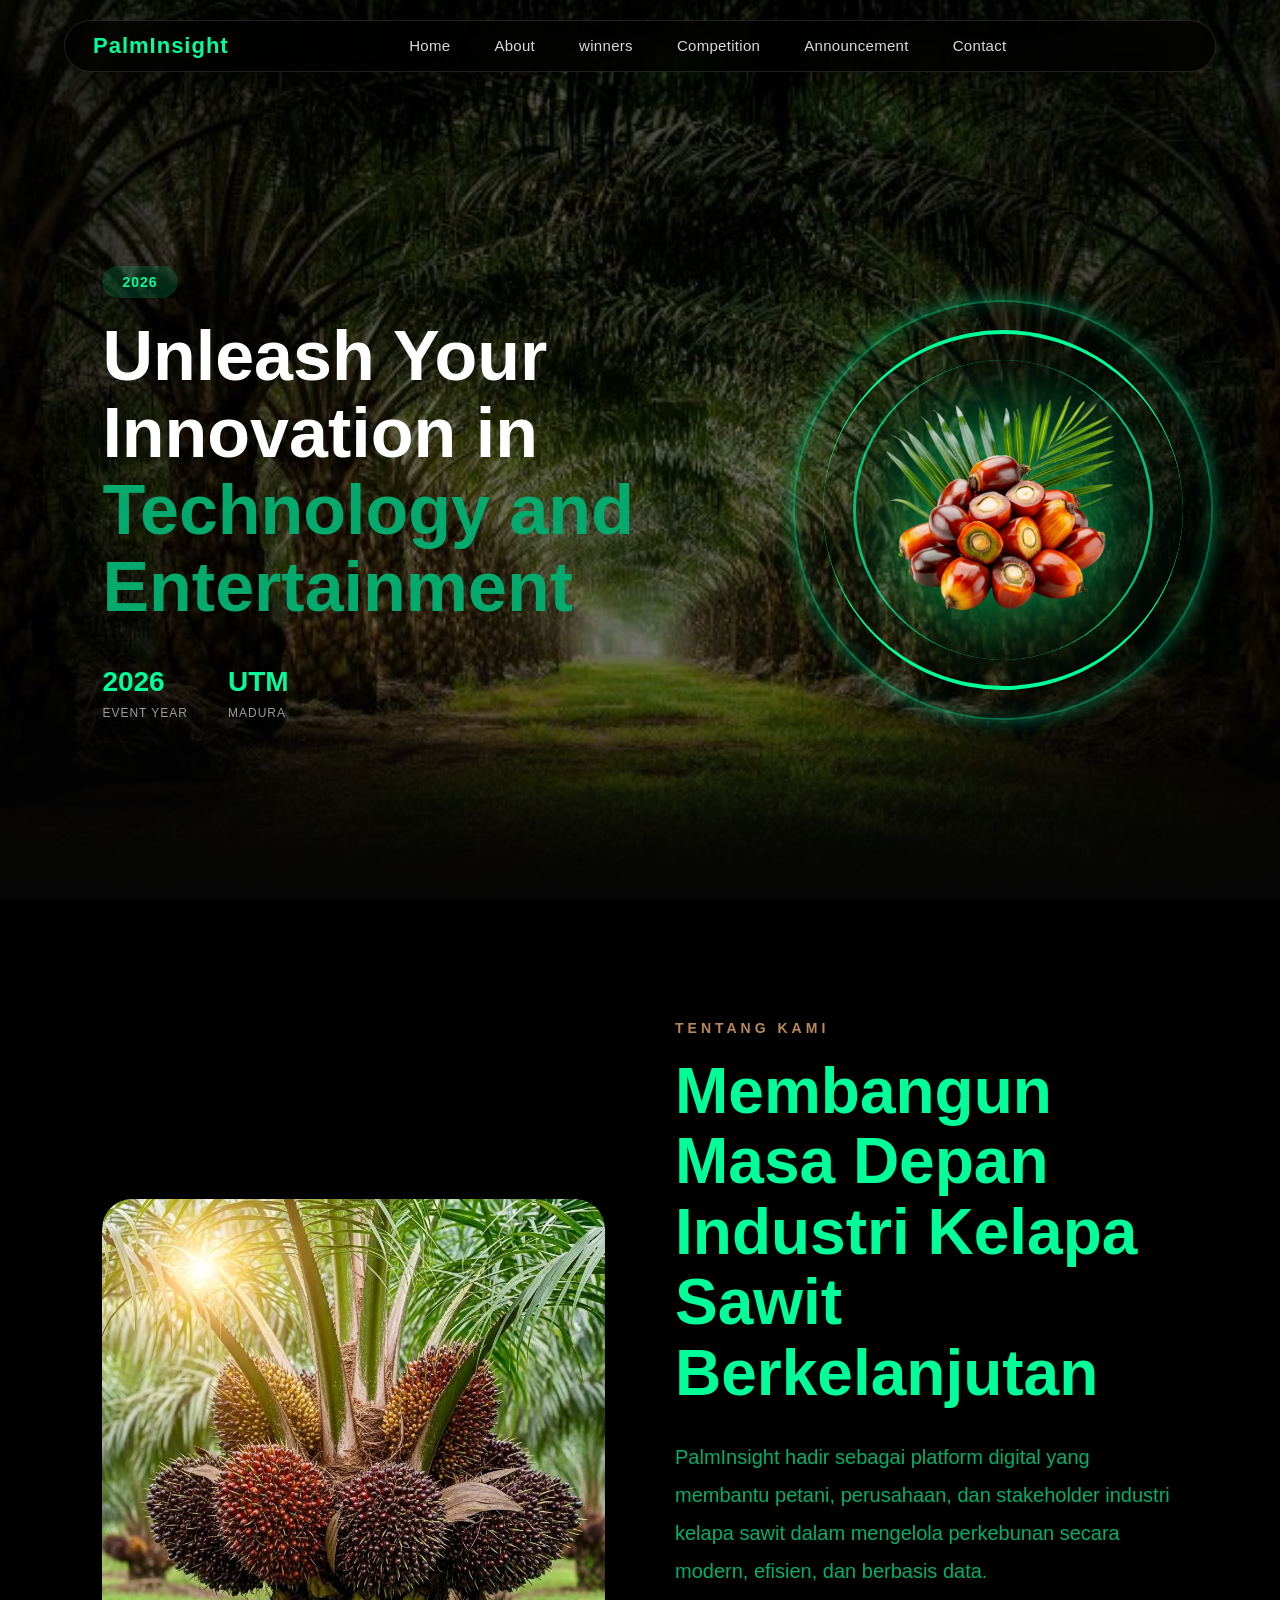
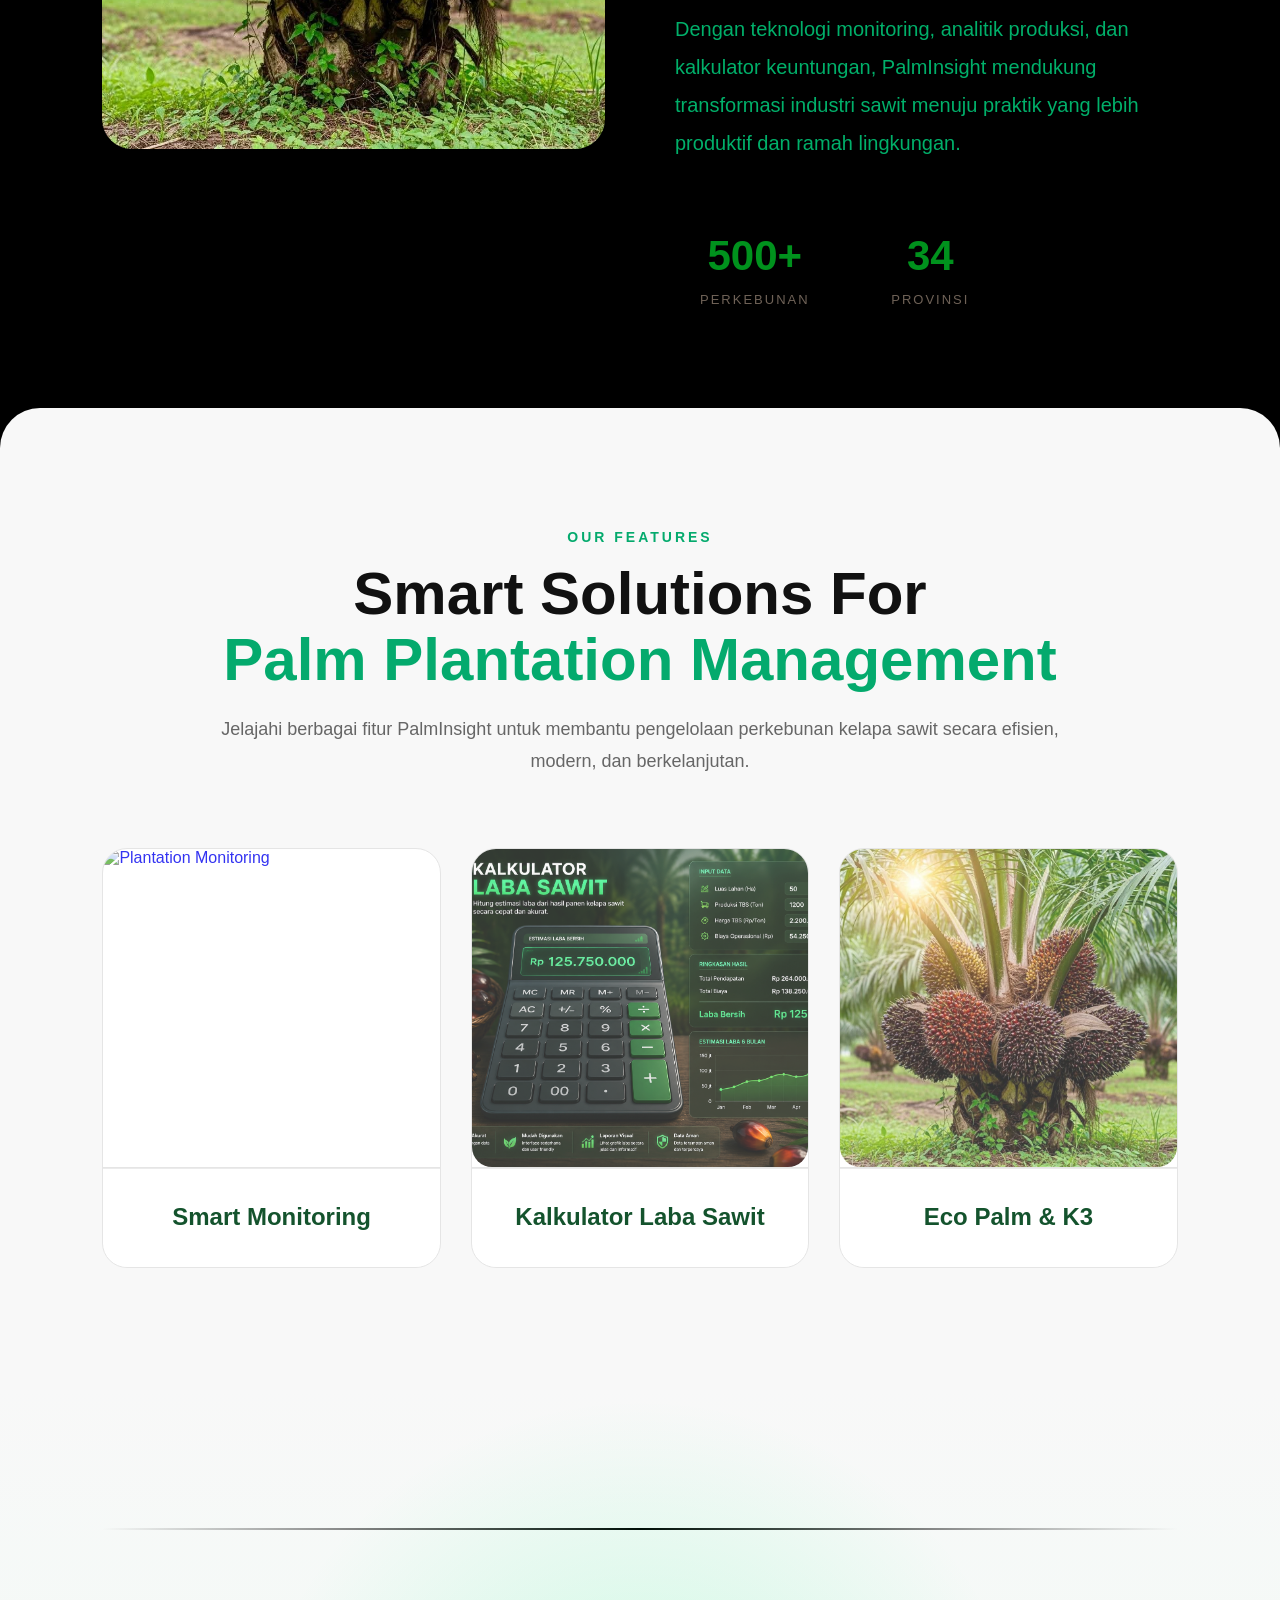
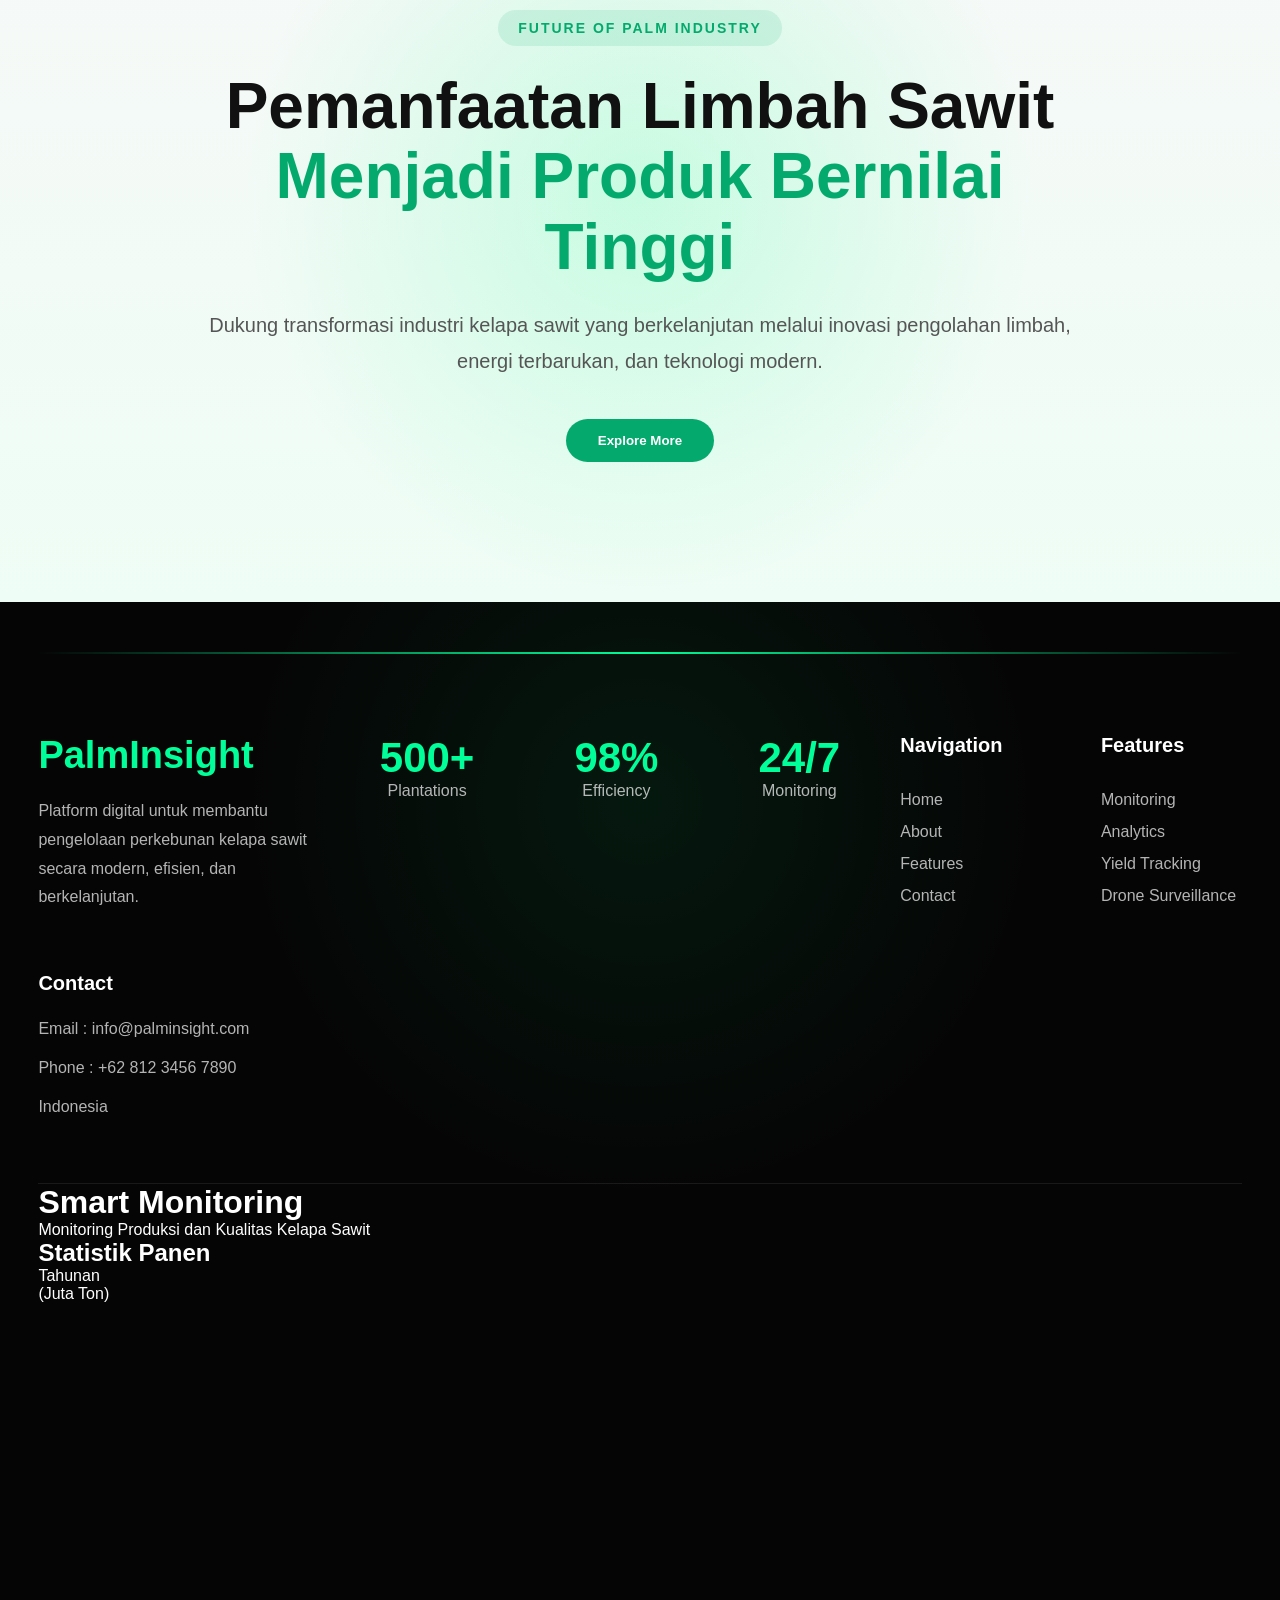
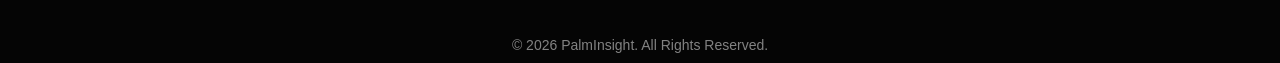
==== commit d6f1469c: "menghapus file html smart monitoring dan menghapus monitoring js lalu mecompres code smart html meny" ====
--- a/index.html
+++ b/index.html
@@ -210,6 +210,37 @@
                 <p>Indonesia</p>
             </div>
         </div>
+
+        <div class="app-layout">
+            <!-- MAIN CONTENT -->
+            <main class="main-content">
+                <!-- HEADER -->
+                <header class="top-header">
+                    <div class="header-titles">
+                        <h1>Smart Monitoring</h1>
+                        <p>Monitoring Produksi dan Kualitas <span>Kelapa Sawit</span></p>
+                    </div>
+                </header>
+                <!-- MIDDLE SECTION (CHART & SUMMARY) -->
+                <div class="middle-grid">
+                    <div class="chart-panel">
+                        <div class="panel-header">
+                            <h2>Statistik Panen</h2>
+                            <div class="chart-tabs">
+                                <span class="tab active">Tahunan</span>
+                            </div>
+                        </div>
+                        <div class="chart-y-label">(Juta Ton)</div>
+                        <div class="svg-container">
+                            <svg id="svgLineChart" viewBox="0 0 1000 250" preserveAspectRatio="none"></svg>
+                        </div>
+                        <div id="chartLabels" class="chart-labels"></div>
+                    </div>
+                </div>
+
+            </main>
+        </div>
+        
         <div class="footer-bottom">
             <p>© 2026 PalmInsight. All Rights Reserved.</p>
         </div>
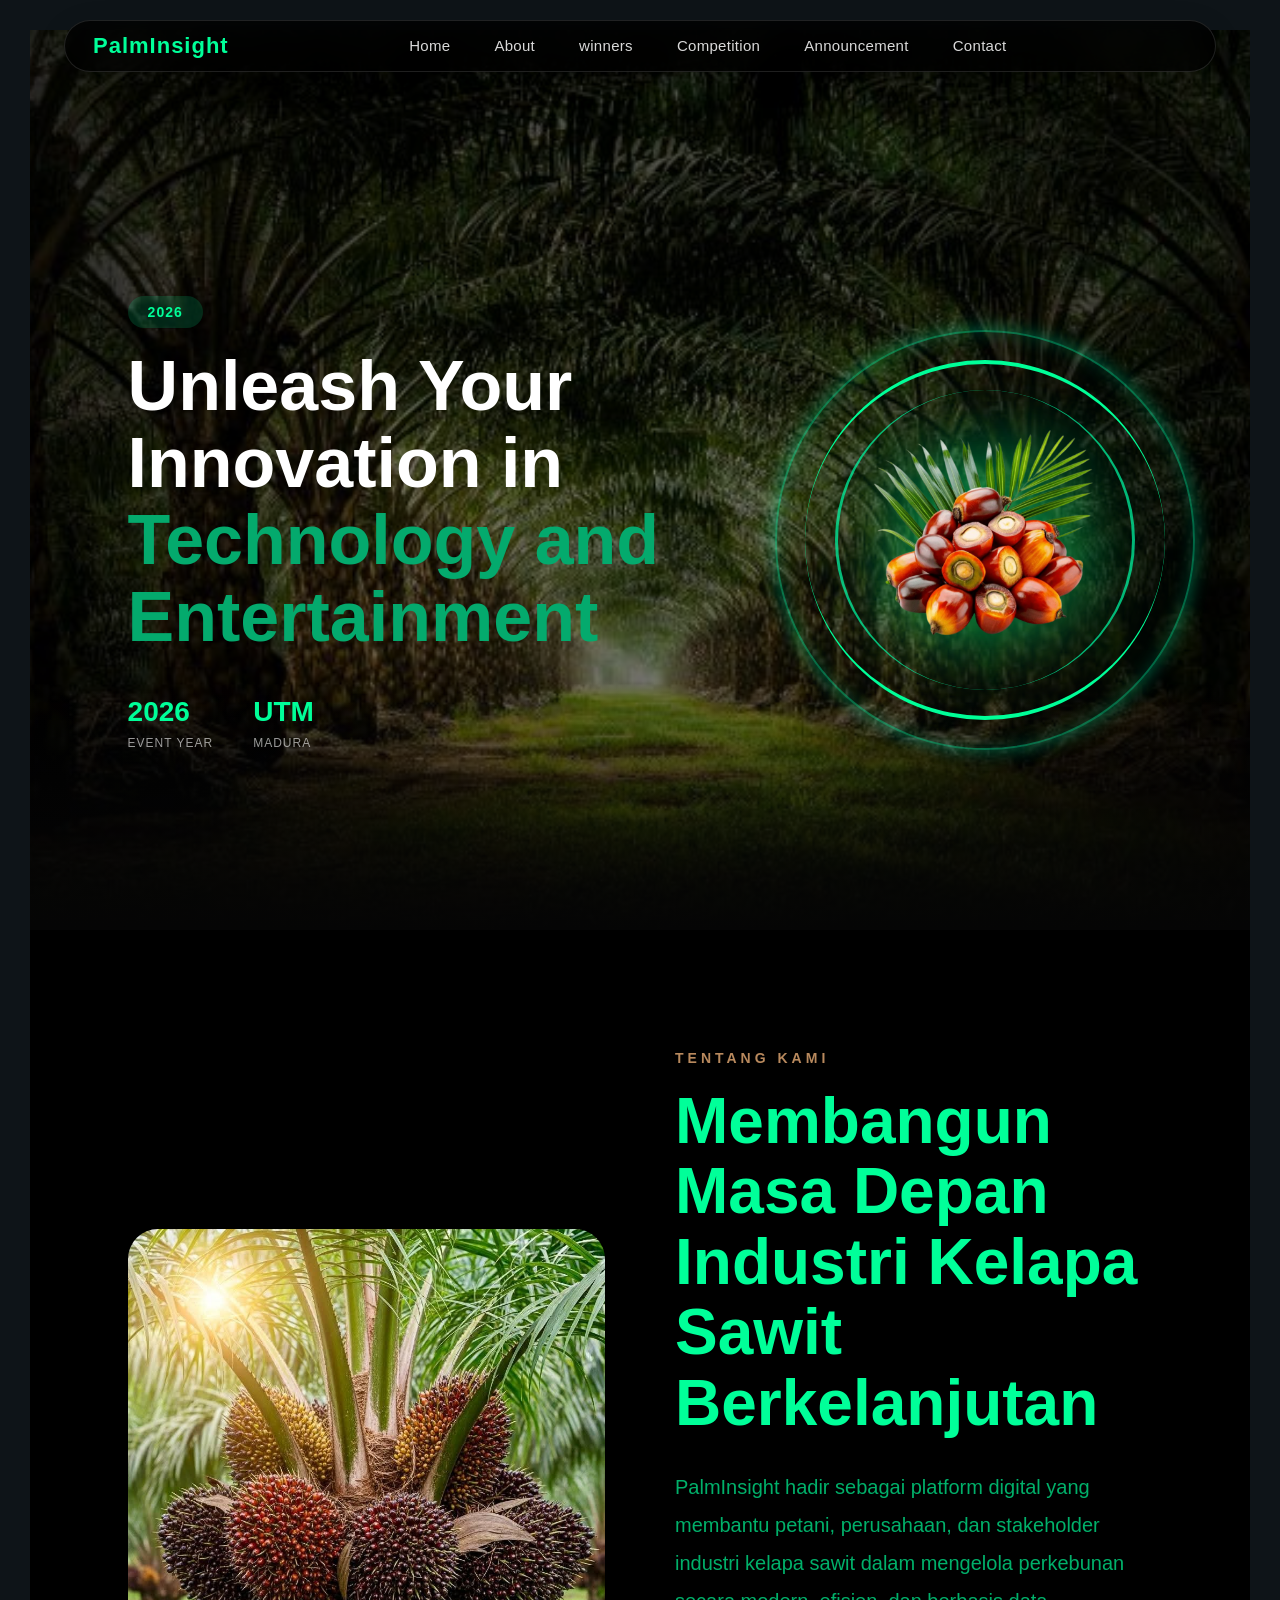
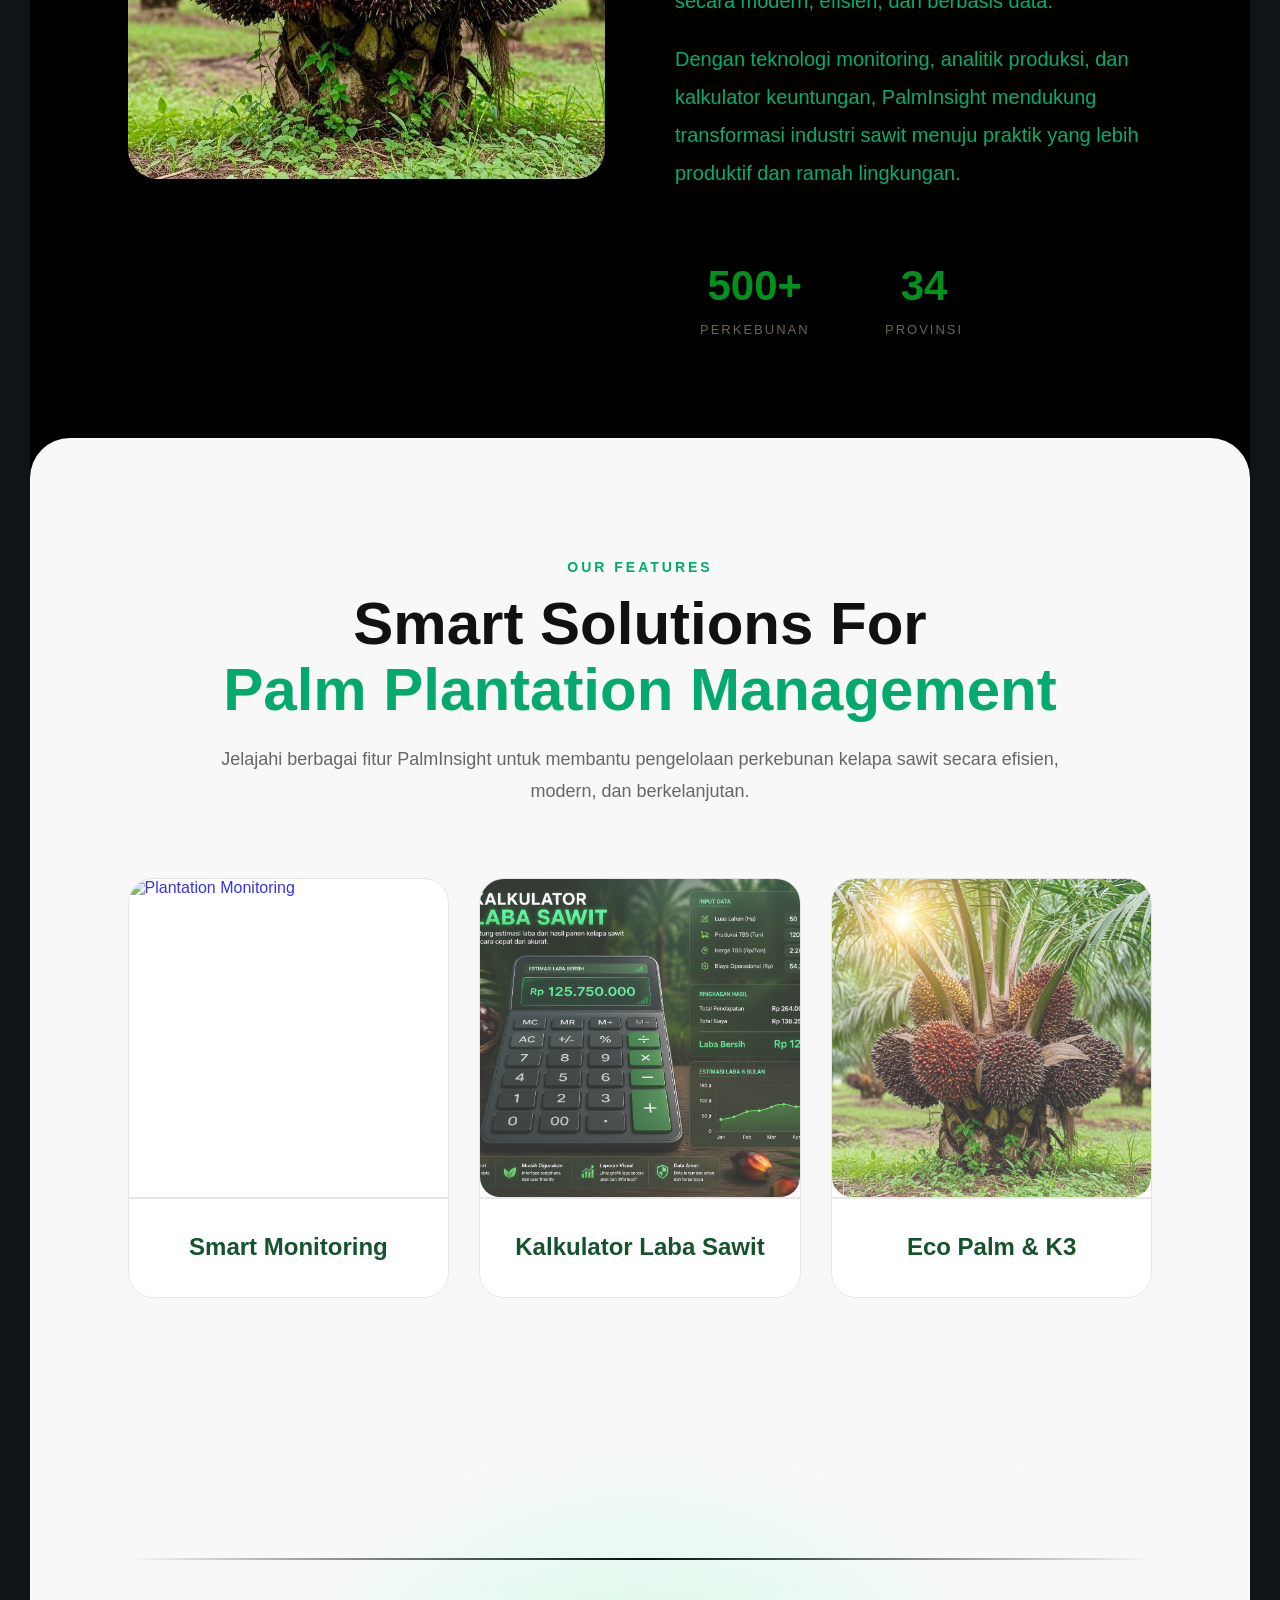
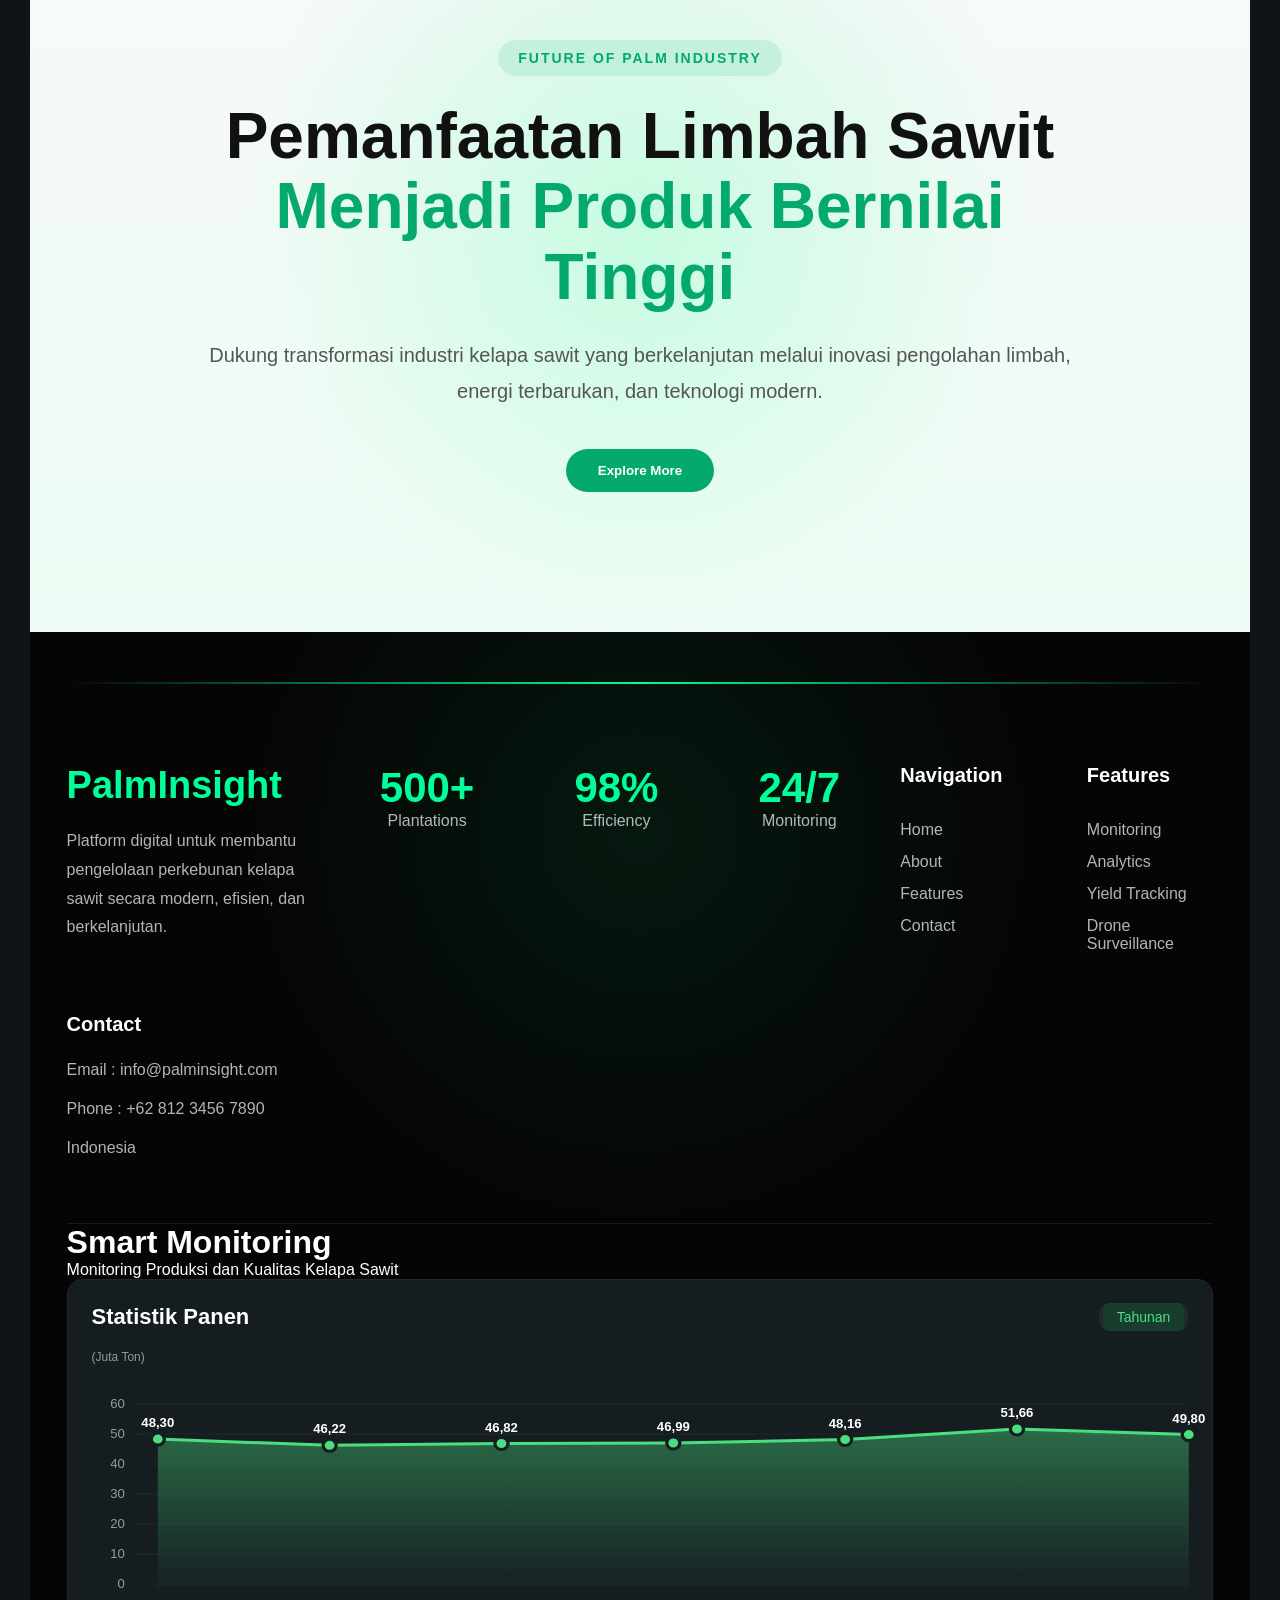
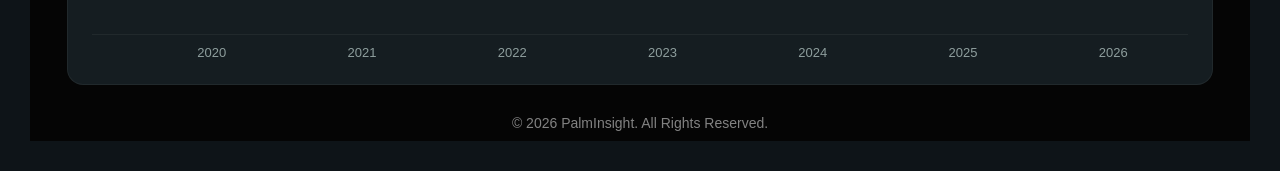
==== commit 30eb3f69: "mengubah code monitoring di html dan menambahkan js di js utama untuk monitoring dan mengubah code c" ====
--- a/index.html
+++ b/index.html
@@ -237,10 +237,9 @@
                         <div id="chartLabels" class="chart-labels"></div>
                     </div>
                 </div>
-
             </main>
         </div>
-        
+
         <div class="footer-bottom">
             <p>© 2026 PalmInsight. All Rights Reserved.</p>
         </div>
--- a/css/style.css
+++ b/css/style.css
@@ -782,4 +782,160 @@
     .features-header h2 { font-size: 28px; }
     .cta-content h2 { font-size: 28px; }
     .feature-title { font-size: 18px; }
+}
+/* SMART MONITORING */
+:root {
+    --bg-card: #151D21;
+    --primary: #4ADE80;
+    --text-main: #FFFFFF;
+    --text-muted: #8E9E9D;
+    --border: rgba(255,255,255,0.05);
+}
+
+*{
+    margin:0;
+    padding:0;
+    box-sizing:border-box;
+    font-family:Inter,sans-serif;
+}
+
+body{
+    background:#0E1418;
+    color:#FFFFFF;
+    padding:30px;
+}
+
+/* PANEL STATISTIK */
+
+.chart-panel{
+    background:var(--bg-card);
+    border:1px solid var(--border);
+    border-radius:16px;
+    padding:24px;
+    width:100%;
+}
+
+/* HEADER */
+
+.panel-header{
+    display:flex;
+    justify-content:space-between;
+    align-items:center;
+    margin-bottom:20px;
+}
+
+.panel-header h2{
+    font-size:22px;
+    font-weight:600;
+}
+
+.chart-tabs{
+    background:rgba(255,255,255,0.05);
+    padding:4px;
+    border-radius:8px;
+}
+
+.tab{
+    color:var(--primary);
+    background:#183C2D;
+    padding:6px 14px;
+    border-radius:6px;
+    font-size:14px;
+}
+
+/* LABEL SAMPING */
+
+.chart-y-label{
+    color:var(--text-muted);
+    font-size:12px;
+    margin-bottom:10px;
+}
+
+/* SVG */
+
+.svg-container{
+    width:100%;
+    height:250px;
+}
+
+#svgLineChart{
+    width:100%;
+    height:100%;
+    overflow:visible;
+}
+
+/* AREA HIJAU */
+
+.chart-area{
+    fill:url(#chartGradient);
+}
+
+/* GARIS GRAFIK */
+
+.chart-line{
+    fill:none;
+    stroke:#4ADE80;
+    stroke-width:3;
+    stroke-linecap:round;
+    stroke-linejoin:round;
+}
+
+/* TITIK */
+
+.chart-point{
+    fill:#4ADE80;
+    stroke:#151D21;
+    stroke-width:3;
+}
+
+/* ANGKA DI ATAS TITIK */
+
+.chart-point-label{
+    fill:#FFFFFF;
+    font-size:12px;
+    font-weight:600;
+    text-anchor:middle;
+}
+
+/* LABEL TAHUN */
+
+.chart-labels{
+    display:flex;
+    justify-content:space-between;
+    border-top:1px solid rgba(255,255,255,0.05);
+    margin-top:10px;
+    padding-top:10px;
+}
+
+.chart-label-text{
+    flex:1;
+    text-align:center;
+    color:#8E9E9D;
+    font-size:13px;
+}
+
+/* RESPONSIVE */
+
+@media(max-width:768px){
+
+    .chart-panel{
+        padding:15px;
+    }
+
+    .panel-header h2{
+        font-size:18px;
+    }
+
+    .svg-container{
+        height:200px;
+    }
+
+    .chart-point-label{
+        font-size:10px;
+    }
+
+    .chart-label-text{
+        font-size:11px;
+    }
+
 }
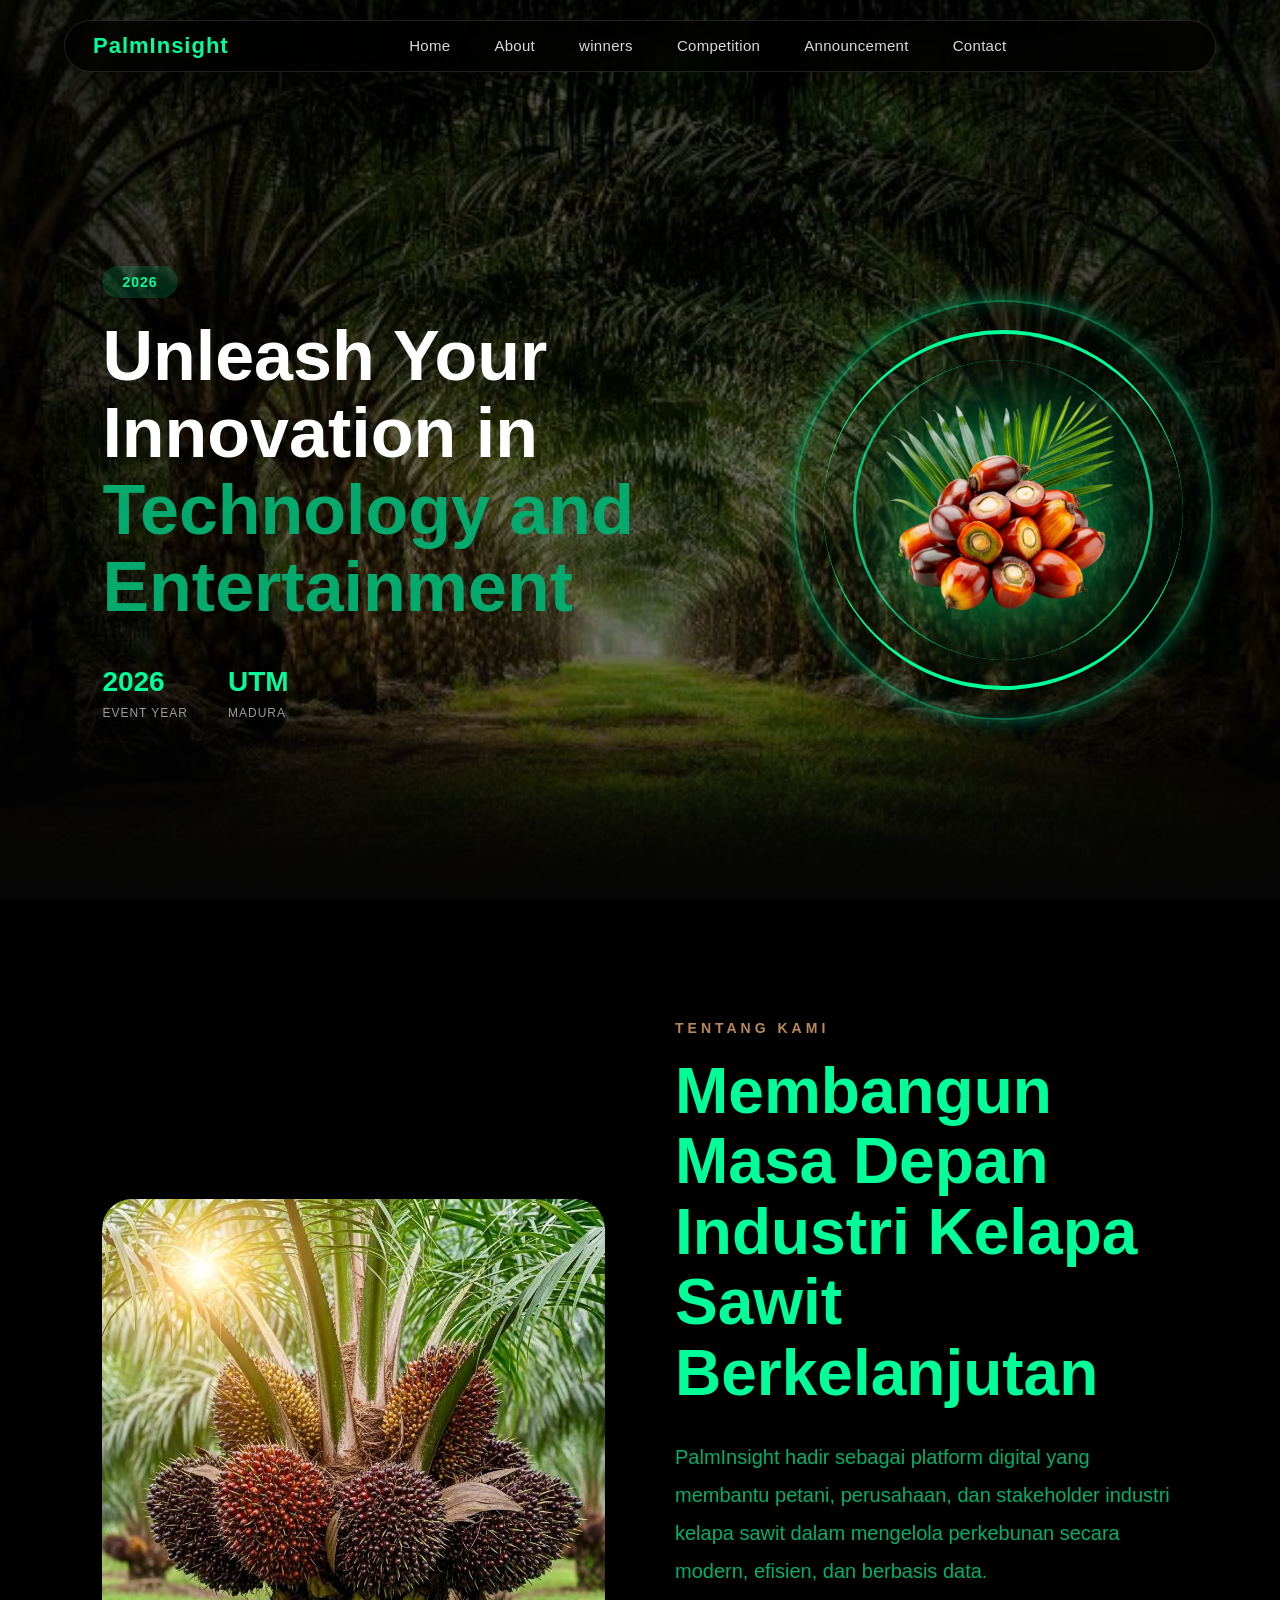
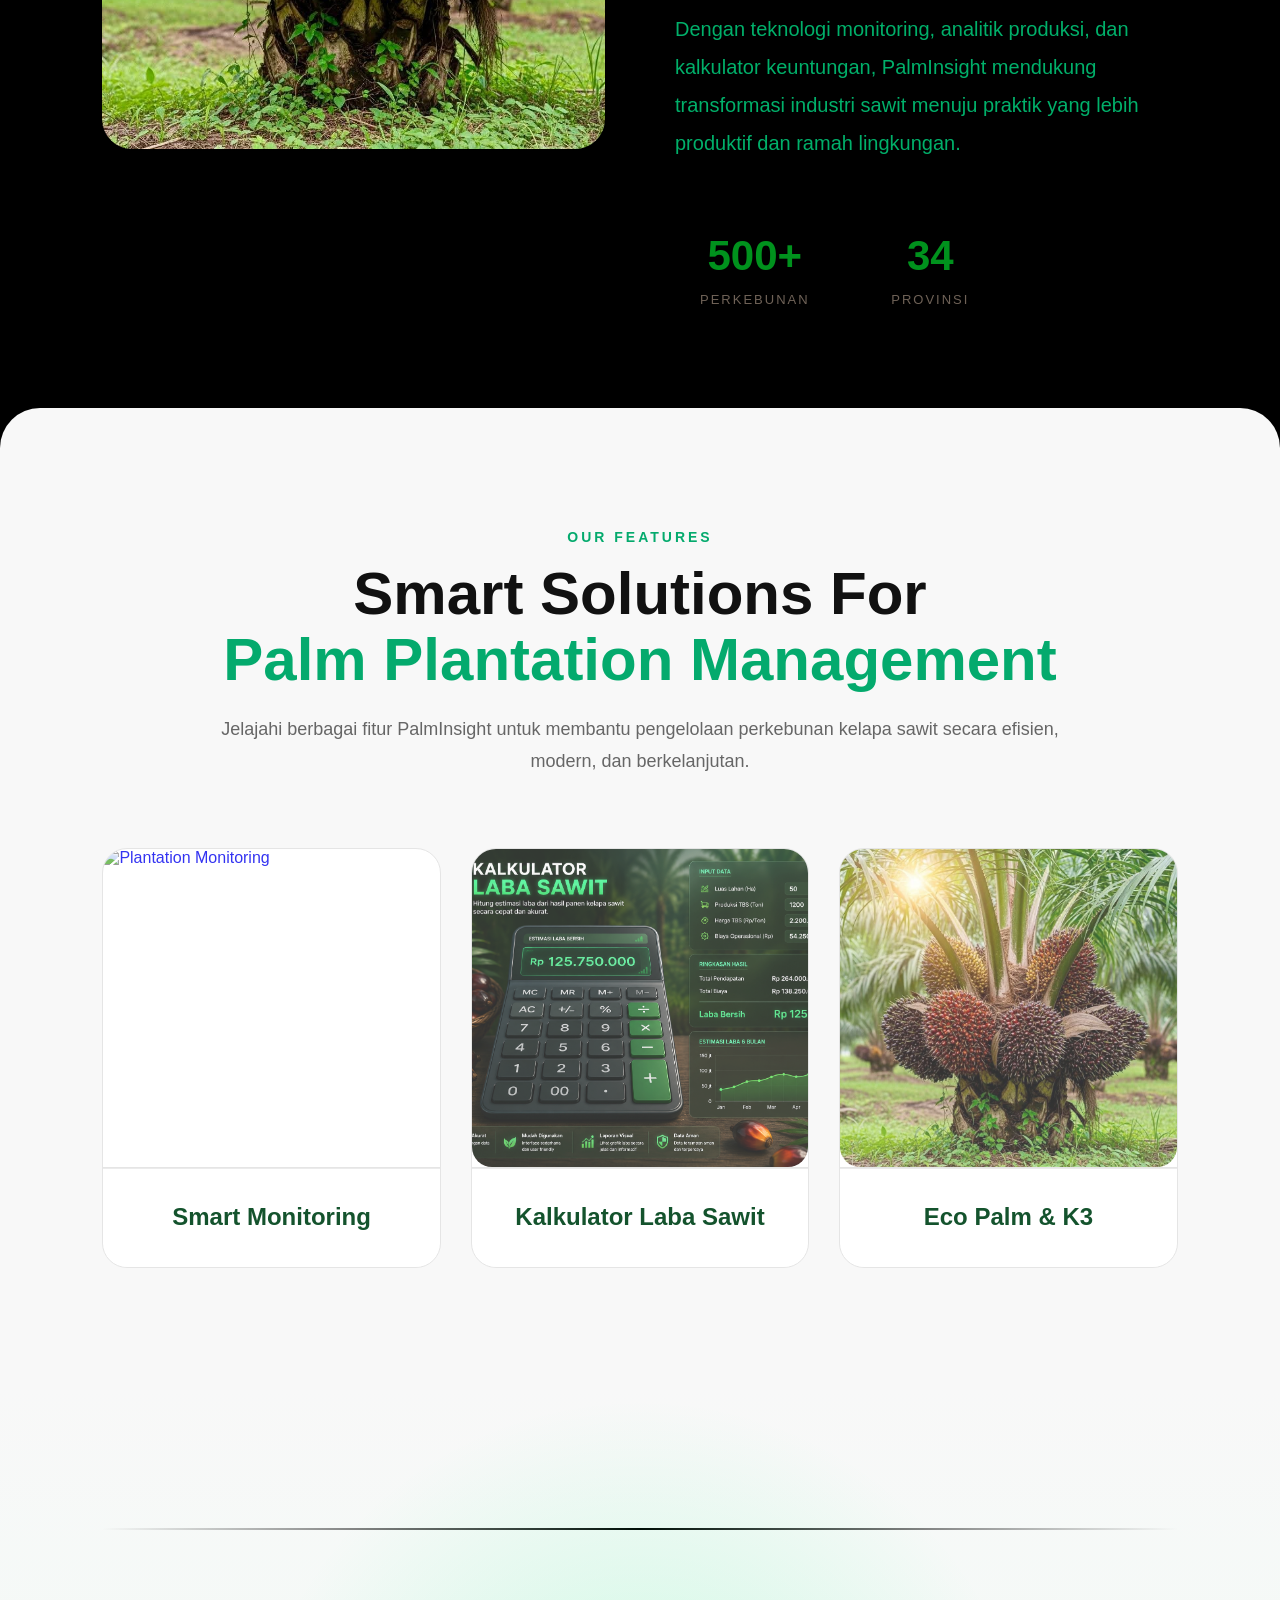
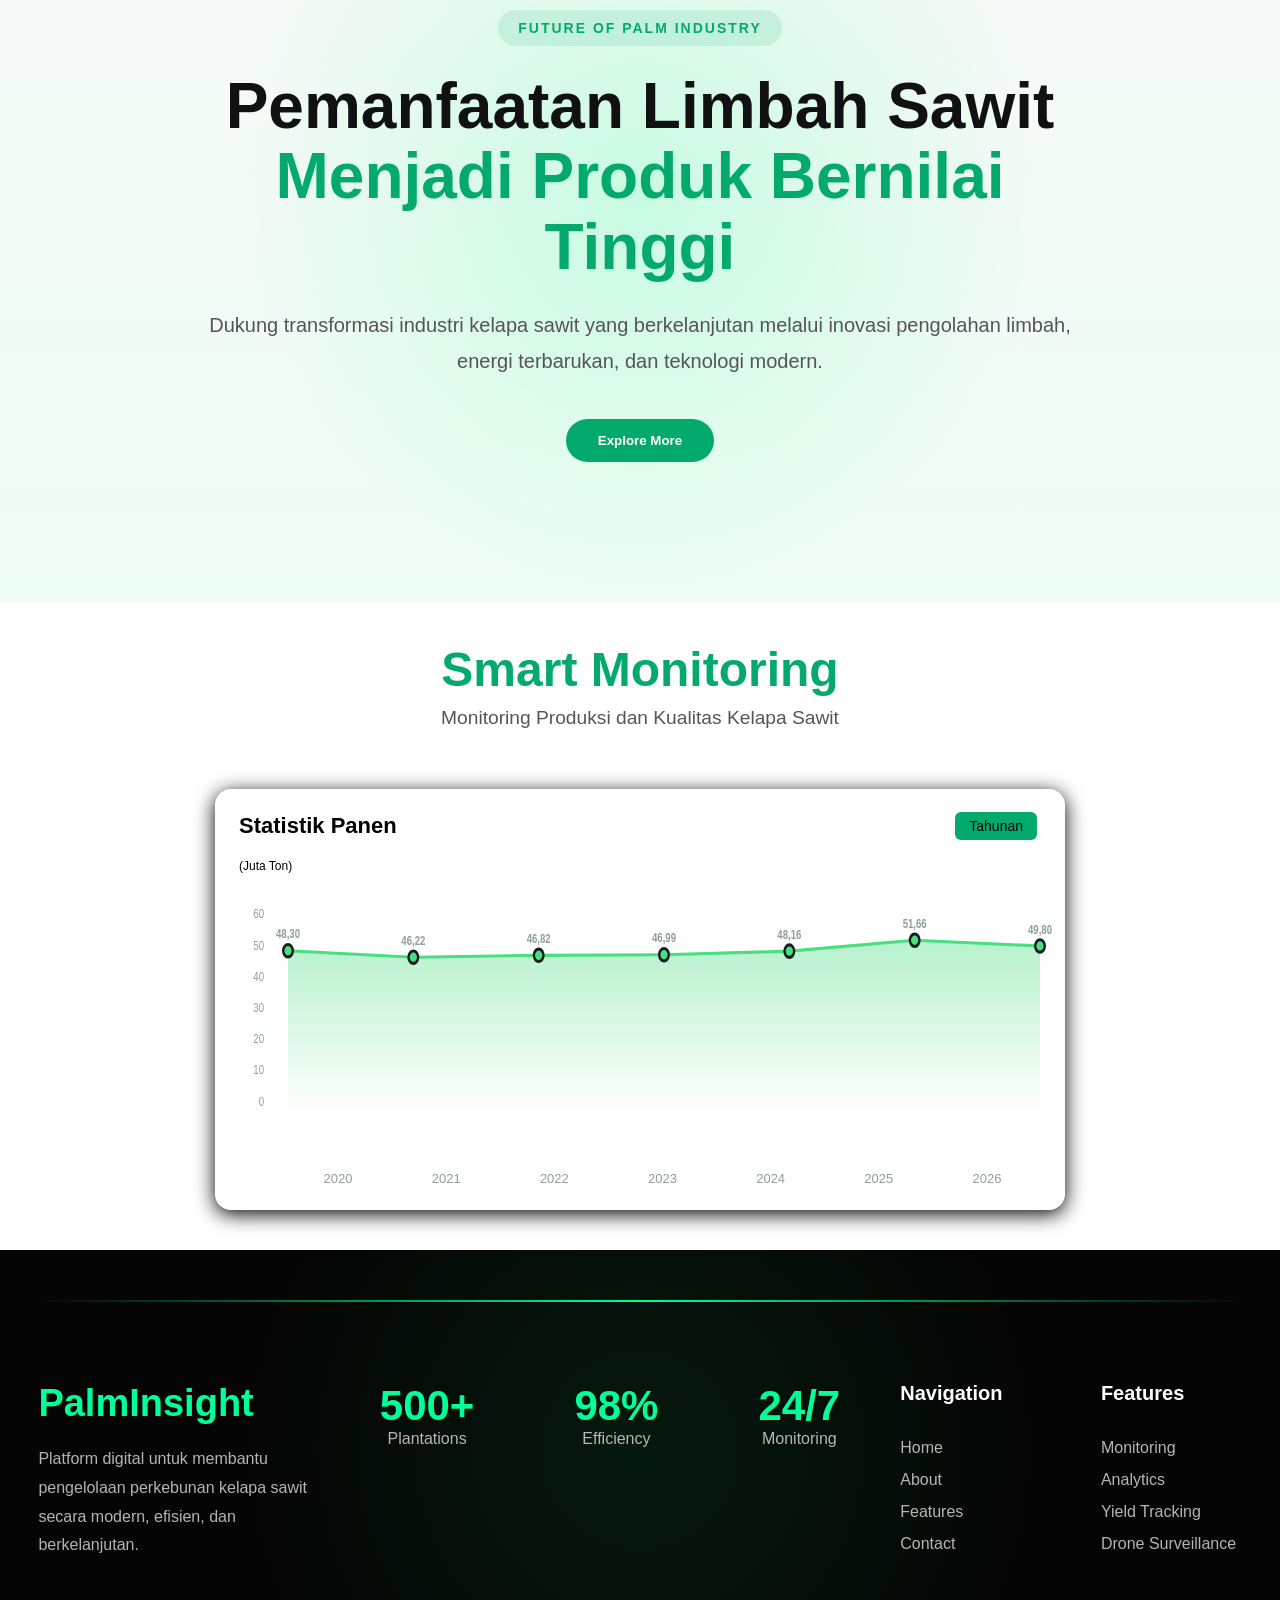
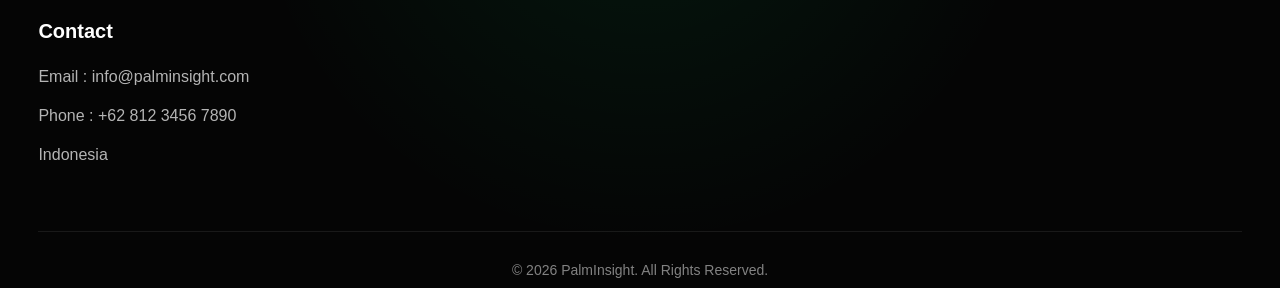
==== commit 2466cf89: "ngubah posisi grafik sama warna dari code adit tadi" ====
--- a/index.html
+++ b/index.html
@@ -163,6 +163,34 @@
             </div>
         </div>
     </section>
+    <div class="app-layout">
+        <!-- MAIN CONTENT -->
+        <main class="main-content">
+            <!-- HEADER -->
+            <header class="top-header">
+                <div class="header-titles">
+                    <h1>Smart Monitoring</h1>
+                    <p>Monitoring Produksi dan Kualitas <span>Kelapa Sawit</span></p>
+                </div>
+            </header>
+            <!-- MIDDLE SECTION (CHART & SUMMARY) -->
+            <div class="middle-grid">
+                <div class="chart-panel">
+                    <div class="panel-header">
+                        <h2>Statistik Panen</h2>
+                        <div class="chart-tabs">
+                            <span class="tab active">Tahunan</span>
+                        </div>
+                    </div>
+                    <div class="chart-y-label">(Juta Ton)</div>
+                    <div class="svg-container">
+                        <svg id="svgLineChart" viewBox="0 0 1000 250" preserveAspectRatio="none"></svg>
+                    </div>
+                    <div id="chartLabels" class="chart-labels"></div>
+                </div>
+            </div>
+        </main>
+    </div>
 
     <footer class="footer">
         <div class="footer-line"></div>
@@ -211,34 +239,7 @@
             </div>
         </div>
 
-        <div class="app-layout">
-            <!-- MAIN CONTENT -->
-            <main class="main-content">
-                <!-- HEADER -->
-                <header class="top-header">
-                    <div class="header-titles">
-                        <h1>Smart Monitoring</h1>
-                        <p>Monitoring Produksi dan Kualitas <span>Kelapa Sawit</span></p>
-                    </div>
-                </header>
-                <!-- MIDDLE SECTION (CHART & SUMMARY) -->
-                <div class="middle-grid">
-                    <div class="chart-panel">
-                        <div class="panel-header">
-                            <h2>Statistik Panen</h2>
-                            <div class="chart-tabs">
-                                <span class="tab active">Tahunan</span>
-                            </div>
-                        </div>
-                        <div class="chart-y-label">(Juta Ton)</div>
-                        <div class="svg-container">
-                            <svg id="svgLineChart" viewBox="0 0 1000 250" preserveAspectRatio="none"></svg>
-                        </div>
-                        <div id="chartLabels" class="chart-labels"></div>
-                    </div>
-                </div>
-            </main>
-        </div>
+ 
 
         <div class="footer-bottom">
             <p>© 2026 PalmInsight. All Rights Reserved.</p>
--- a/css/style.css
+++ b/css/style.css
@@ -414,43 +414,7 @@
     letter-spacing:2px;
 }
 
-/* RESPONSIVE */
-
-@media(max-width:1024px){
-
-    .about-container{
-        grid-template-columns:1fr;
-    }
-
-    .about-content h2{
-        font-size:48px;
-    }
-
-}
-
-@media(max-width:768px){
-
-    .about{
-        padding:80px 5%;
-    }
-
-    .about-image-side img{
-        height:350px;
-    }
-
-    .about-content h2{
-        font-size:36px;
-    }
-
-    .about-content p{
-        font-size:16px;
-    }
-
-    .about-stats{
-        grid-template-columns:1fr;
-    }
-
-}
+
 
 .features {
     background: #f8f8f8;
@@ -627,6 +591,149 @@
     margin-bottom: 80px;
     background: linear-gradient(90deg, transparent, #000000, transparent);
 }
+/* ================= PANEL STATISTIK ================= */
+.top-header{
+    width: 100%;
+    display: flex;
+    justify-content: center;
+    align-items: center;
+    padding: 40px 20px 20px;
+}
+
+.header-titles{
+    text-align: center;
+    max-width: 800px;
+}
+
+.header-titles h1{
+    font-size: 3rem;
+    font-weight: 700;
+    margin-bottom: 10px;
+    color: #04AA6D;
+}
+
+.header-titles p{
+    font-size: 1.2rem;
+    color: #555;
+    margin: 0;
+}
+.chart-panel{
+    background: rgba(255, 255, 255, 0.15);
+    border: 1px solid var(--border);
+    border-radius: 16px;
+    padding: 24px;
+    width: 90%;
+    max-width: 850px;
+    margin: 40px auto;
+    box-shadow: 0 4px 20px black;
+}
+
+/* ================= HEADER ================= */
+
+.panel-header{
+    display: flex;
+    justify-content:  space-between;
+    align-items: center;
+    margin-bottom: 20px;
+    gap: 15px;
+}
+
+.panel-header h2{
+    font-size: 22px;
+    font-weight: 700;
+    color: black;
+}
+
+.chart-tabs{
+    background: rgba(255,255,255,0.05);
+    padding: 4px;
+    border-radius: 8px;
+}
+
+.tab{
+    color: var(--primary);
+    background: #04AA6D;
+    padding: 6px 14px;
+    border-radius: 6px;
+    font-size: 14px;
+    font-weight: 500;
+}
+
+/* ================= LABEL SAMPING ================= */
+
+.chart-y-label{
+    color: var(--text-muted);
+    font-size: 12px;
+    margin-bottom: 10px;
+}
+
+/* ================= SVG ================= */
+
+.svg-container{
+    width: 100%;
+    max-width: 800px;
+    height: 260px;
+    margin: auto;
+}
+
+#svgLineChart{
+    width: 100%;
+    height: 100%;
+    overflow: visible;
+}
+
+/* ================= AREA HIJAU ================= */
+
+.chart-area{
+    fill: url(#chartGradient);
+}
+
+/* ================= GARIS GRAFIK ================= */
+
+.chart-line{
+    fill: none;
+    stroke: #4ADE80;
+    stroke-width: 3;
+    stroke-linecap: round;
+    stroke-linejoin: round;
+}
+
+/* ================= TITIK DATA ================= */
+
+.chart-point{
+    fill: #4ADE80;
+    stroke: #151D21;
+    stroke-width: 3;
+}
+
+/* ================= ANGKA DI ATAS TITIK ================= */
+
+.chart-point-label{
+    fill: #8E9E9D;
+    font-size: 12px;
+    font-weight: 600;
+    text-anchor: middle;
+}
+
+/* ================= LABEL TAHUN ================= */
+
+.chart-labels{
+    display: flex;
+    justify-content: space-between;
+    border-top: 1px solid rgba(255,255,255,0.05);
+    margin-top: 15px;
+    padding-top: 12px;
+}
+
+.chart-label-text{
+    flex: 1;
+    text-align: center;
+    color: #8E9E9D;
+    font-size: 13px;
+    font-weight: 500;
+}
+
+
 
 .footer {
     position: relative;
@@ -783,159 +890,4 @@
     .cta-content h2 { font-size: 28px; }
     .feature-title { font-size: 18px; }
 }
-/* SMART MONITORING */
-:root {
-    --bg-card: #151D21;
-    --primary: #4ADE80;
-    --text-main: #FFFFFF;
-    --text-muted: #8E9E9D;
-    --border: rgba(255,255,255,0.05);
-}
-
-*{
-    margin:0;
-    padding:0;
-    box-sizing:border-box;
-    font-family:Inter,sans-serif;
-}
-
-body{
-    background:#0E1418;
-    color:#FFFFFF;
-    padding:30px;
-}
-
-/* PANEL STATISTIK */
-
-.chart-panel{
-    background:var(--bg-card);
-    border:1px solid var(--border);
-    border-radius:16px;
-    padding:24px;
-    width:100%;
-}
-
-/* HEADER */
-
-.panel-header{
-    display:flex;
-    justify-content:space-between;
-    align-items:center;
-    margin-bottom:20px;
-}
-
-.panel-header h2{
-    font-size:22px;
-    font-weight:600;
-}
-
-.chart-tabs{
-    background:rgba(255,255,255,0.05);
-    padding:4px;
-    border-radius:8px;
-}
-
-.tab{
-    color:var(--primary);
-    background:#183C2D;
-    padding:6px 14px;
-    border-radius:6px;
-    font-size:14px;
-}
-
-/* LABEL SAMPING */
-
-.chart-y-label{
-    color:var(--text-muted);
-    font-size:12px;
-    margin-bottom:10px;
-}
-
-/* SVG */
-
-.svg-container{
-    width:100%;
-    height:250px;
-}
-
-#svgLineChart{
-    width:100%;
-    height:100%;
-    overflow:visible;
-}
-
-/* AREA HIJAU */
-
-.chart-area{
-    fill:url(#chartGradient);
-}
-
-/* GARIS GRAFIK */
-
-.chart-line{
-    fill:none;
-    stroke:#4ADE80;
-    stroke-width:3;
-    stroke-linecap:round;
-    stroke-linejoin:round;
-}
-
-/* TITIK */
-
-.chart-point{
-    fill:#4ADE80;
-    stroke:#151D21;
-    stroke-width:3;
-}
-
-/* ANGKA DI ATAS TITIK */
-
-.chart-point-label{
-    fill:#FFFFFF;
-    font-size:12px;
-    font-weight:600;
-    text-anchor:middle;
-}
-
-/* LABEL TAHUN */
-
-.chart-labels{
-    display:flex;
-    justify-content:space-between;
-    border-top:1px solid rgba(255,255,255,0.05);
-    margin-top:10px;
-    padding-top:10px;
-}
-
-.chart-label-text{
-    flex:1;
-    text-align:center;
-    color:#8E9E9D;
-    font-size:13px;
-}
-
-/* RESPONSIVE */
-
-@media(max-width:768px){
-
-    .chart-panel{
-        padding:15px;
-    }
-
-    .panel-header h2{
-        font-size:18px;
-    }
-
-    .svg-container{
-        height:200px;
-    }
-
-    .chart-point-label{
-        font-size:10px;
-    }
-
-    .chart-label-text{
-        font-size:11px;
-    }
-
-}+
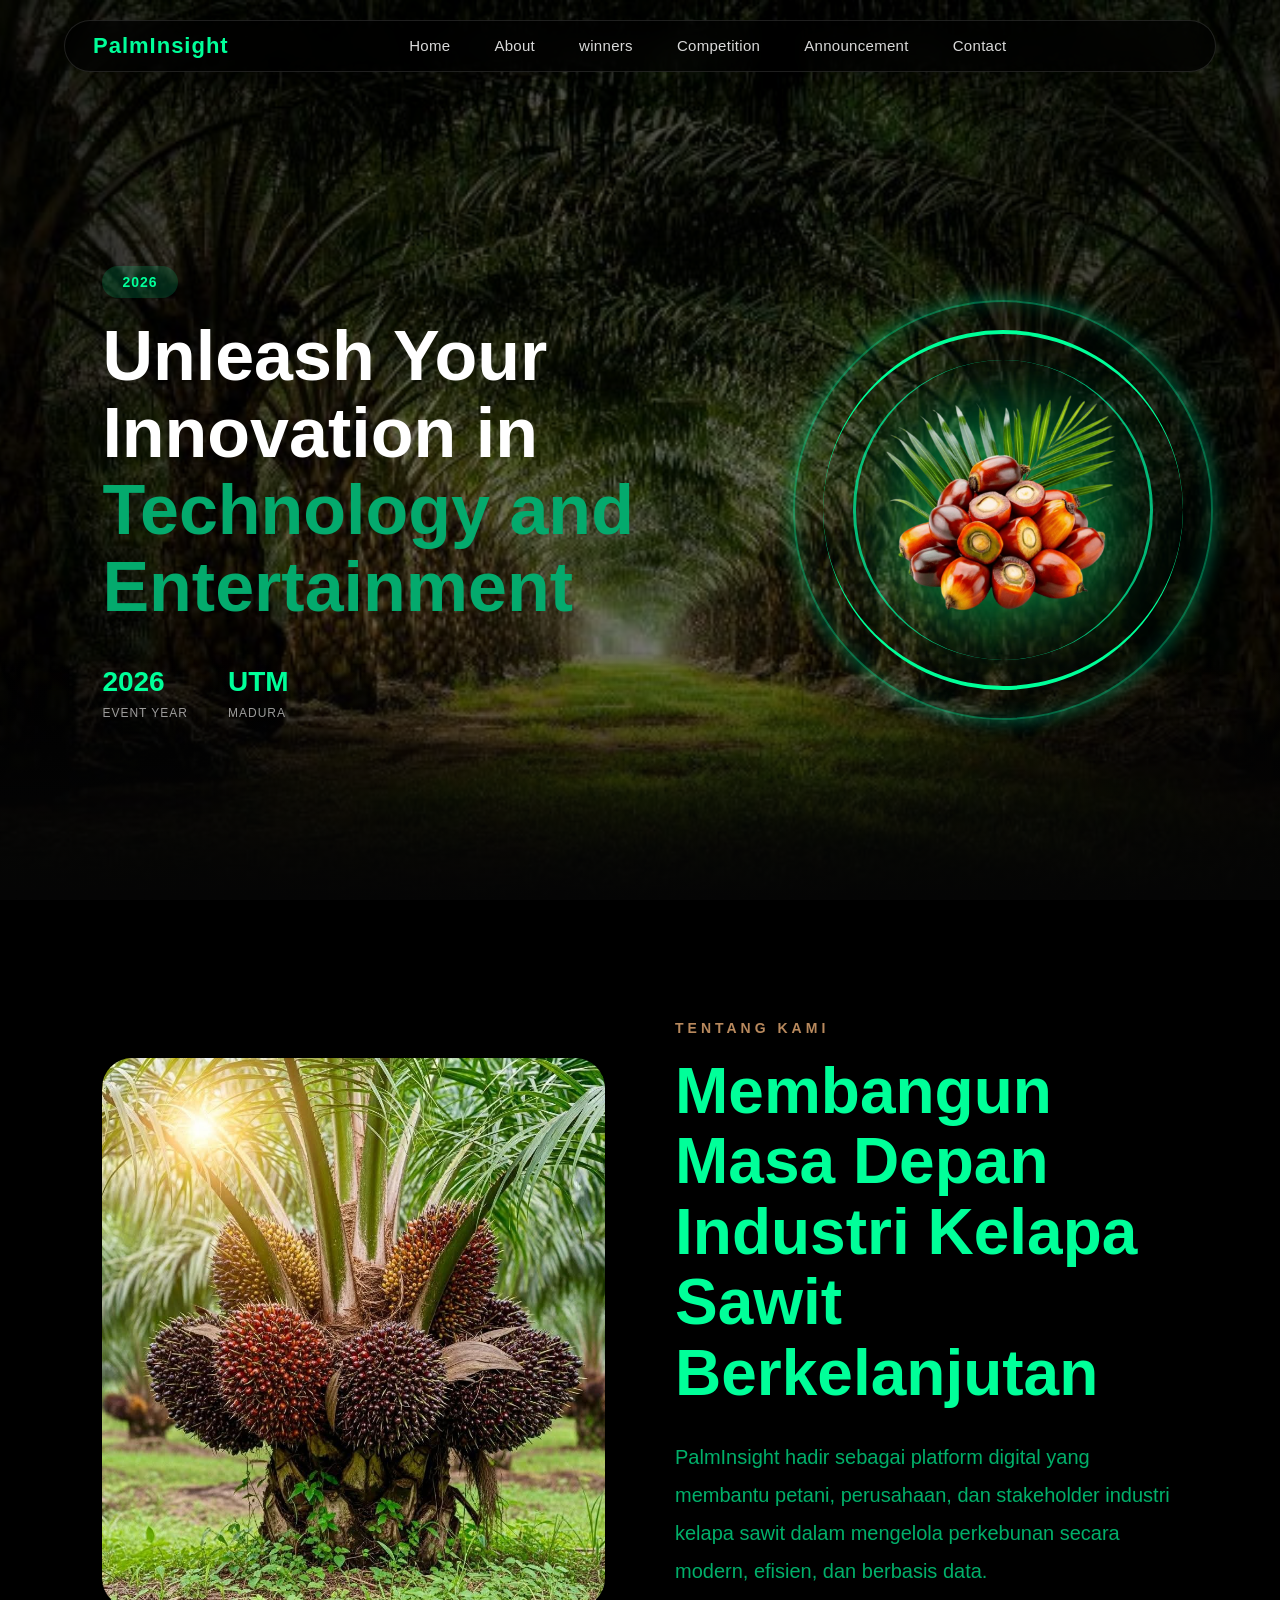
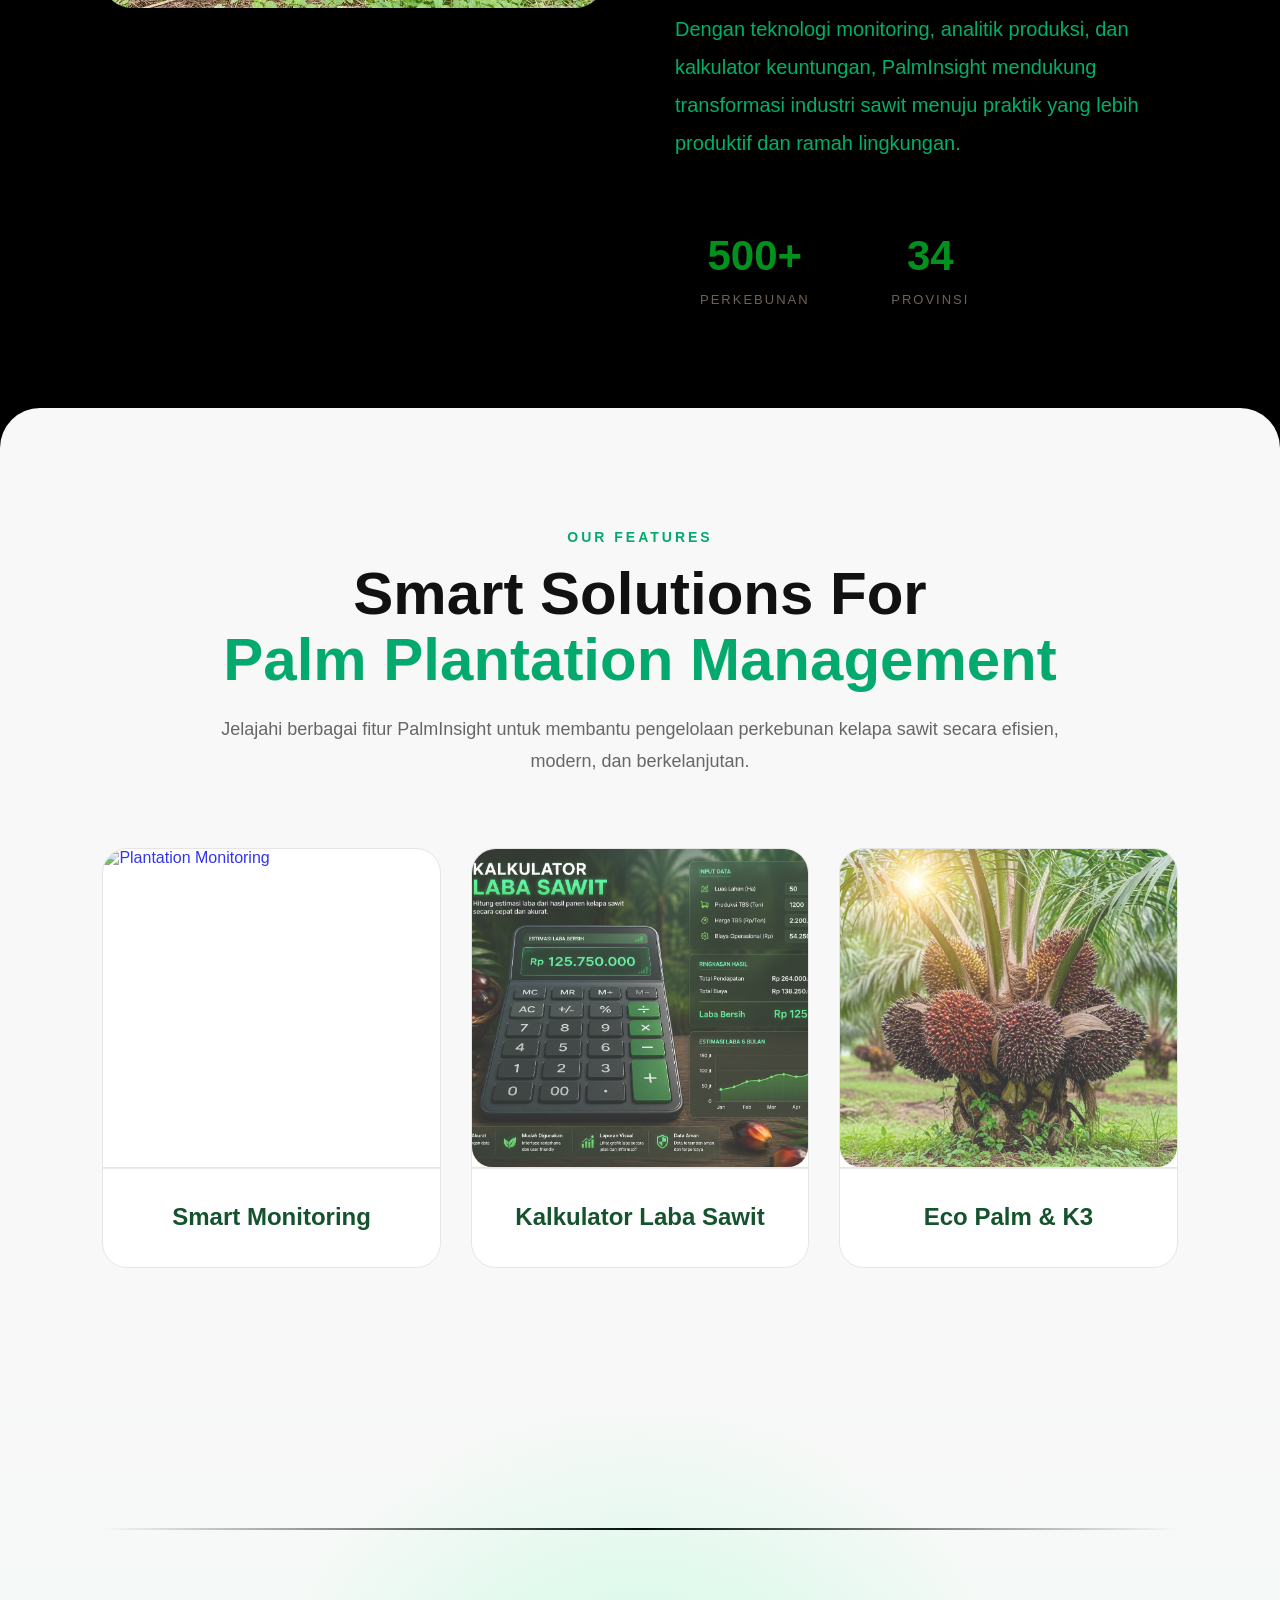
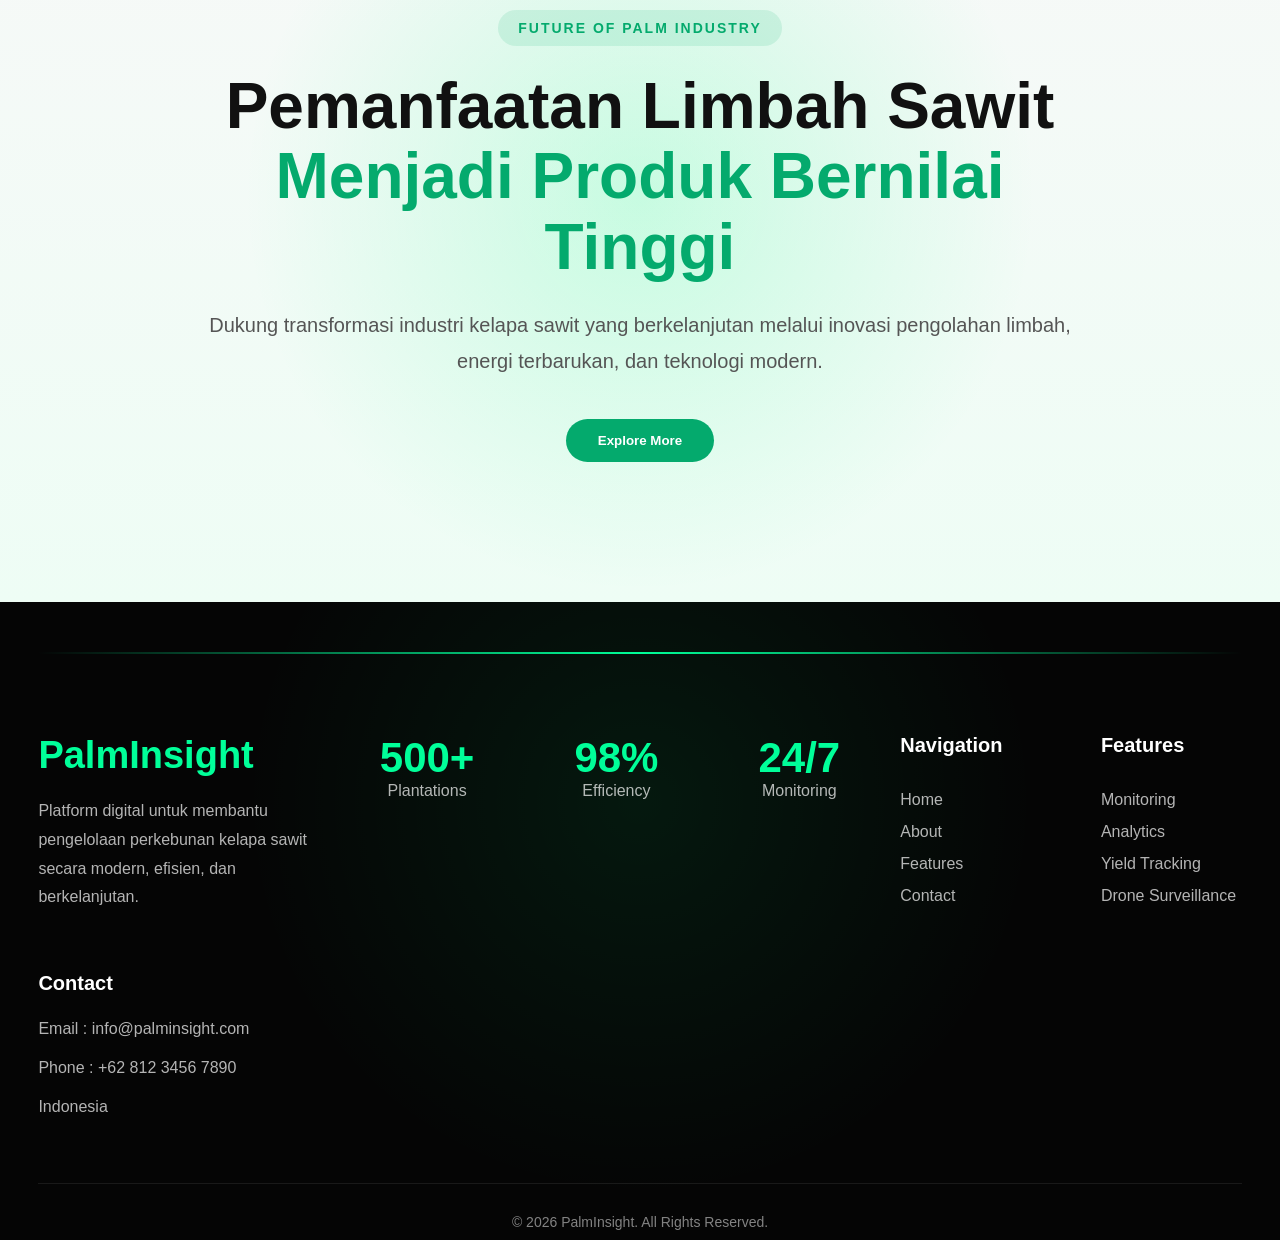
==== commit b1cdc94b: "mengubah code di html css dan js dibagian monitoring" ====
--- a/index.html
+++ b/index.html
@@ -163,34 +163,6 @@
             </div>
         </div>
     </section>
-    <div class="app-layout">
-        <!-- MAIN CONTENT -->
-        <main class="main-content">
-            <!-- HEADER -->
-            <header class="top-header">
-                <div class="header-titles">
-                    <h1>Smart Monitoring</h1>
-                    <p>Monitoring Produksi dan Kualitas <span>Kelapa Sawit</span></p>
-                </div>
-            </header>
-            <!-- MIDDLE SECTION (CHART & SUMMARY) -->
-            <div class="middle-grid">
-                <div class="chart-panel">
-                    <div class="panel-header">
-                        <h2>Statistik Panen</h2>
-                        <div class="chart-tabs">
-                            <span class="tab active">Tahunan</span>
-                        </div>
-                    </div>
-                    <div class="chart-y-label">(Juta Ton)</div>
-                    <div class="svg-container">
-                        <svg id="svgLineChart" viewBox="0 0 1000 250" preserveAspectRatio="none"></svg>
-                    </div>
-                    <div id="chartLabels" class="chart-labels"></div>
-                </div>
-            </div>
-        </main>
-    </div>
 
     <footer class="footer">
         <div class="footer-line"></div>
--- a/css/style.css
+++ b/css/style.css
@@ -342,13 +342,14 @@
     display:grid;
     grid-template-columns:1fr 1fr;
     gap:70px;
-    align-items:center;
+    align-items:start;
 }
 
 /* IMAGE */
 
 .about-image-side{
     position:relative;
+    padding-top:38px;
 }
 
 .about-image-side img{
@@ -617,6 +618,17 @@
     color: #555;
     margin: 0;
 }
+/* ================= MIDDLE GRID (SIDE-BY-SIDE LAYOUT) ================= */
+.middle-grid{
+    display: grid;
+    grid-template-columns: 1fr 320px;
+    gap: 24px;
+    width: 92%;
+    max-width: 1200px;
+    margin: 40px auto;
+    align-items: stretch;
+}
+
 .chart-panel{
     background: rgba(255, 255, 255, 0.15);
     border: 1px solid var(--border);
@@ -733,7 +745,69 @@
     font-weight: 500;
 }
 
-
+/* ================= SUMMARY PANEL ================= */
+.summary-panel {
+    background: rgba(255, 255, 255, 0.15);
+    border: 1px solid var(--border);
+    border-radius: 16px;
+    padding: 28px 24px;
+    box-shadow: 0 4px 20px black;
+    display: flex;
+    flex-direction: column;
+}
+
+.summary-panel h2 {
+    font-size: 22px;
+    font-weight: 700;
+    margin-bottom: 24px;
+    color: black;
+}
+
+.summary-list {
+    display: flex;
+    flex-direction: column;
+    gap: 0;
+    flex: 1;
+    justify-content: space-between;
+}
+
+.summary-item {
+    display: flex;
+    align-items: center;
+    gap: 16px;
+}
+
+.sum-icon {
+    width: 40px;
+    height: 40px;
+    min-width: 40px;
+    background: rgba(4, 170, 109, 0.1);
+    color: #04AA6D;
+    border-radius: 50%;
+    display: flex;
+    align-items: center;
+    justify-content: center;
+}
+
+.sum-icon.trend-up-icon { background: rgba(74, 222, 128, 0.15); color: #16a34a; }
+.sum-icon.trend-down-icon { background: rgba(239, 68, 68, 0.15); color: #EF4444; }
+
+.sum-text {
+    display: flex;
+    flex-direction: column;
+}
+
+.sum-label {
+    font-size: 0.85rem;
+    color: #666;
+    margin-bottom: 4px;
+}
+
+.sum-val {
+    font-size: 1.1rem;
+    font-weight: 600;
+    color: #111;
+}
 
 .footer {
     position: relative;
@@ -851,6 +925,7 @@
     .ring-3 { width: 230px; height: 230px; }
     .features-header h2 { font-size: 48px; }
     .cta-content h2 { font-size: 48px; }
+    .middle-grid { grid-template-columns: 1fr; width: 90%; }
 }
 
 @media (max-width: 768px) {
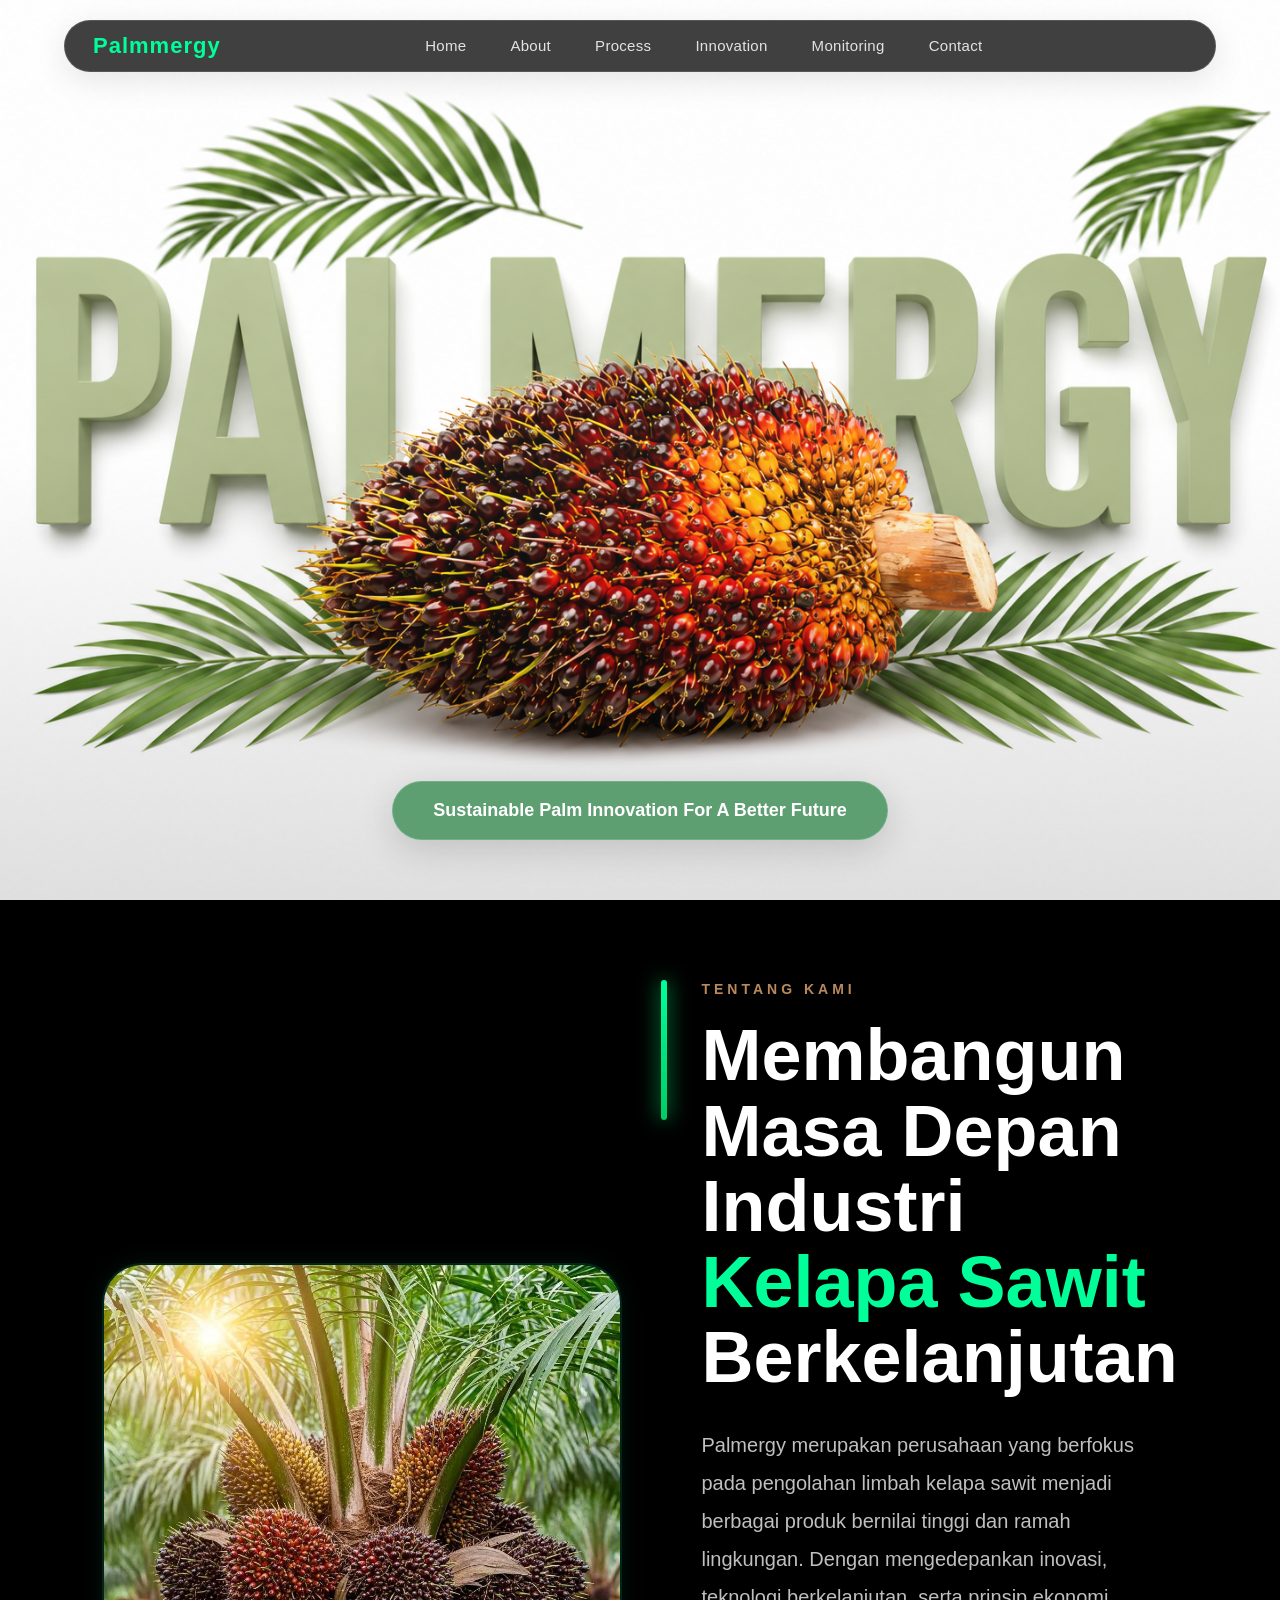
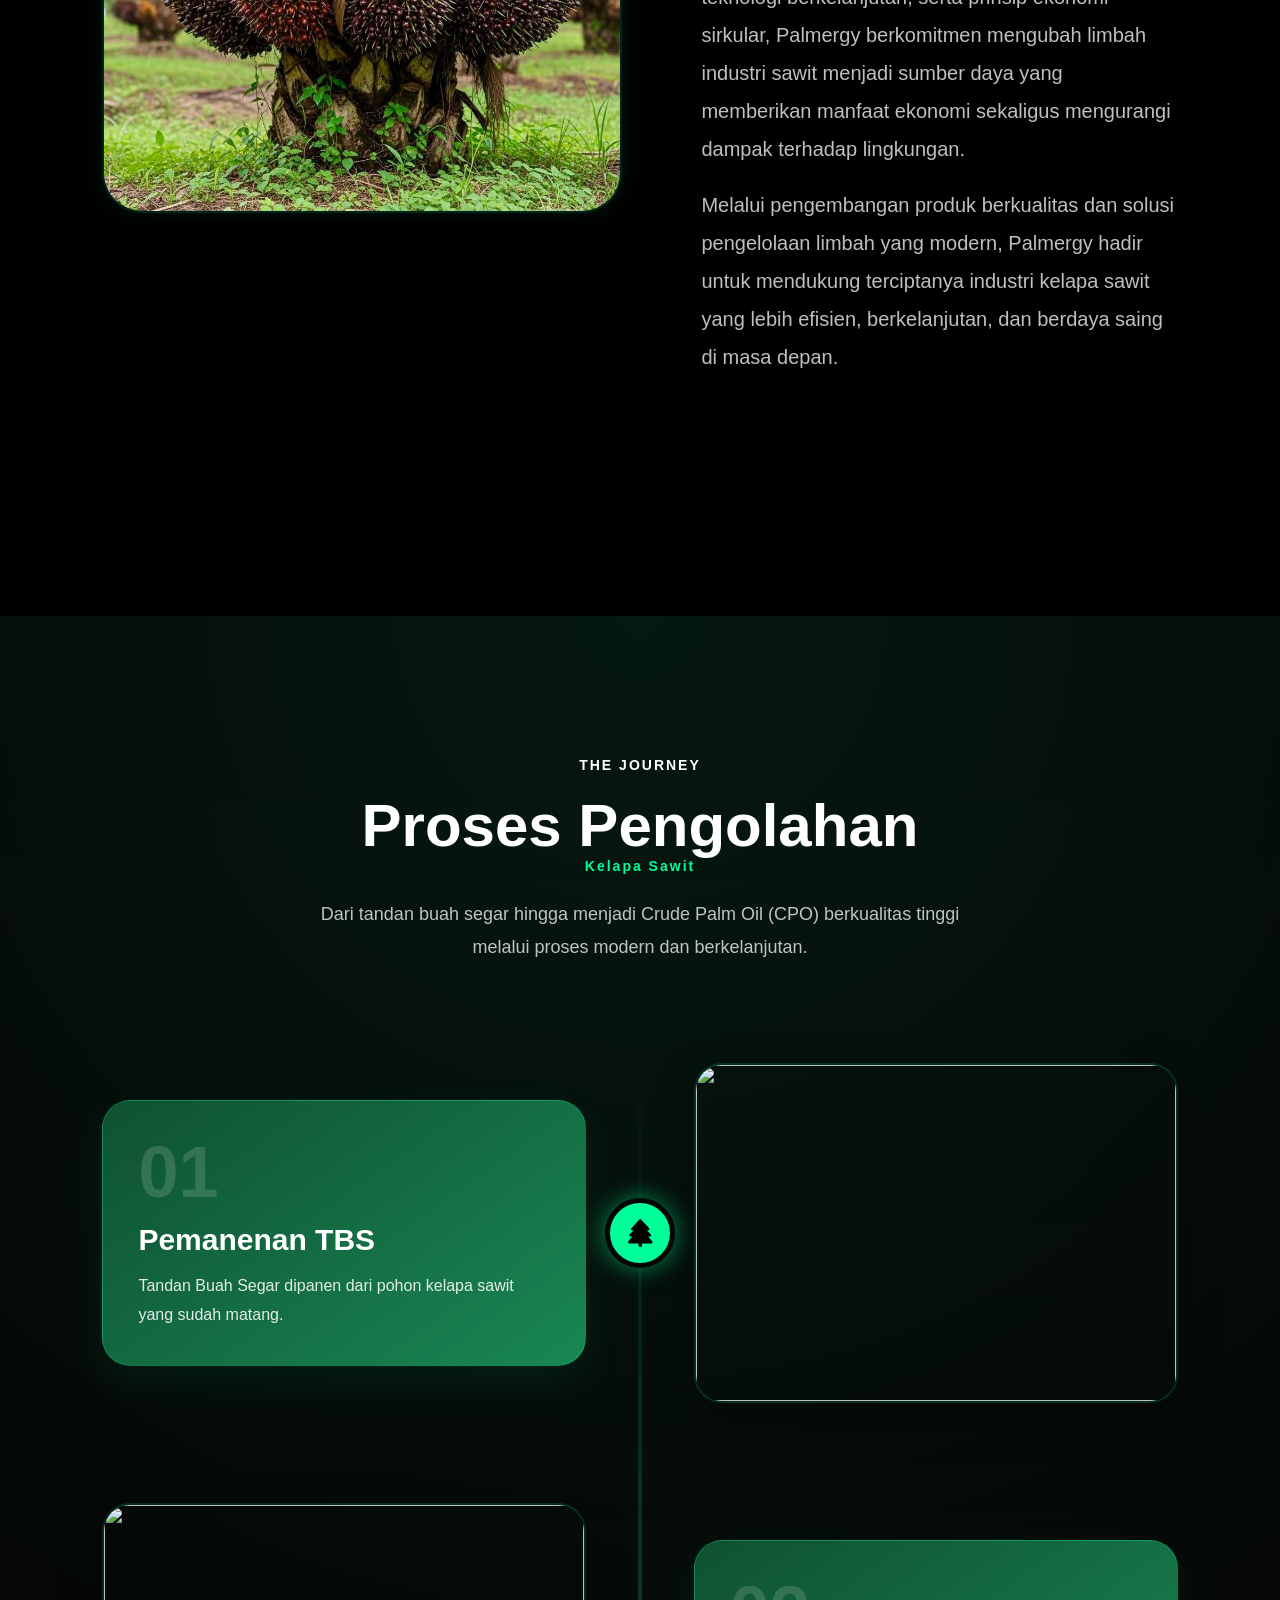
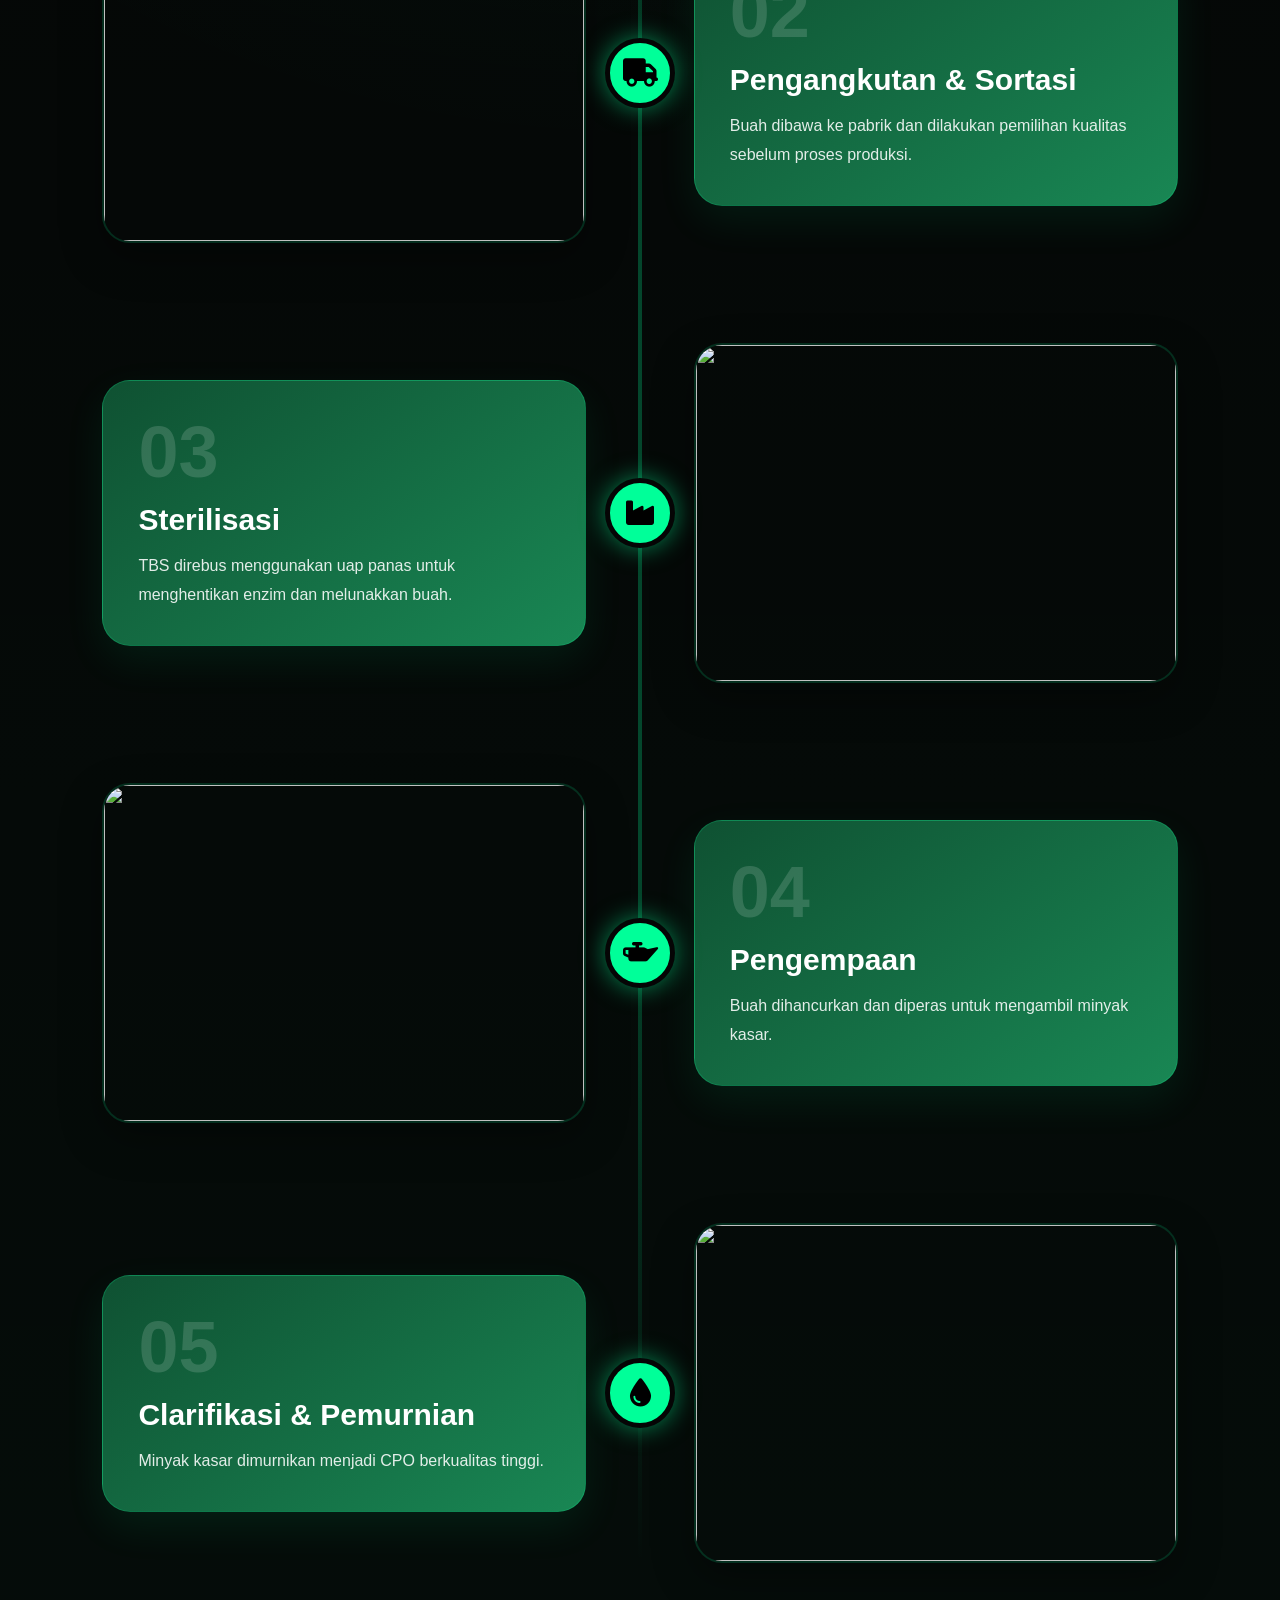
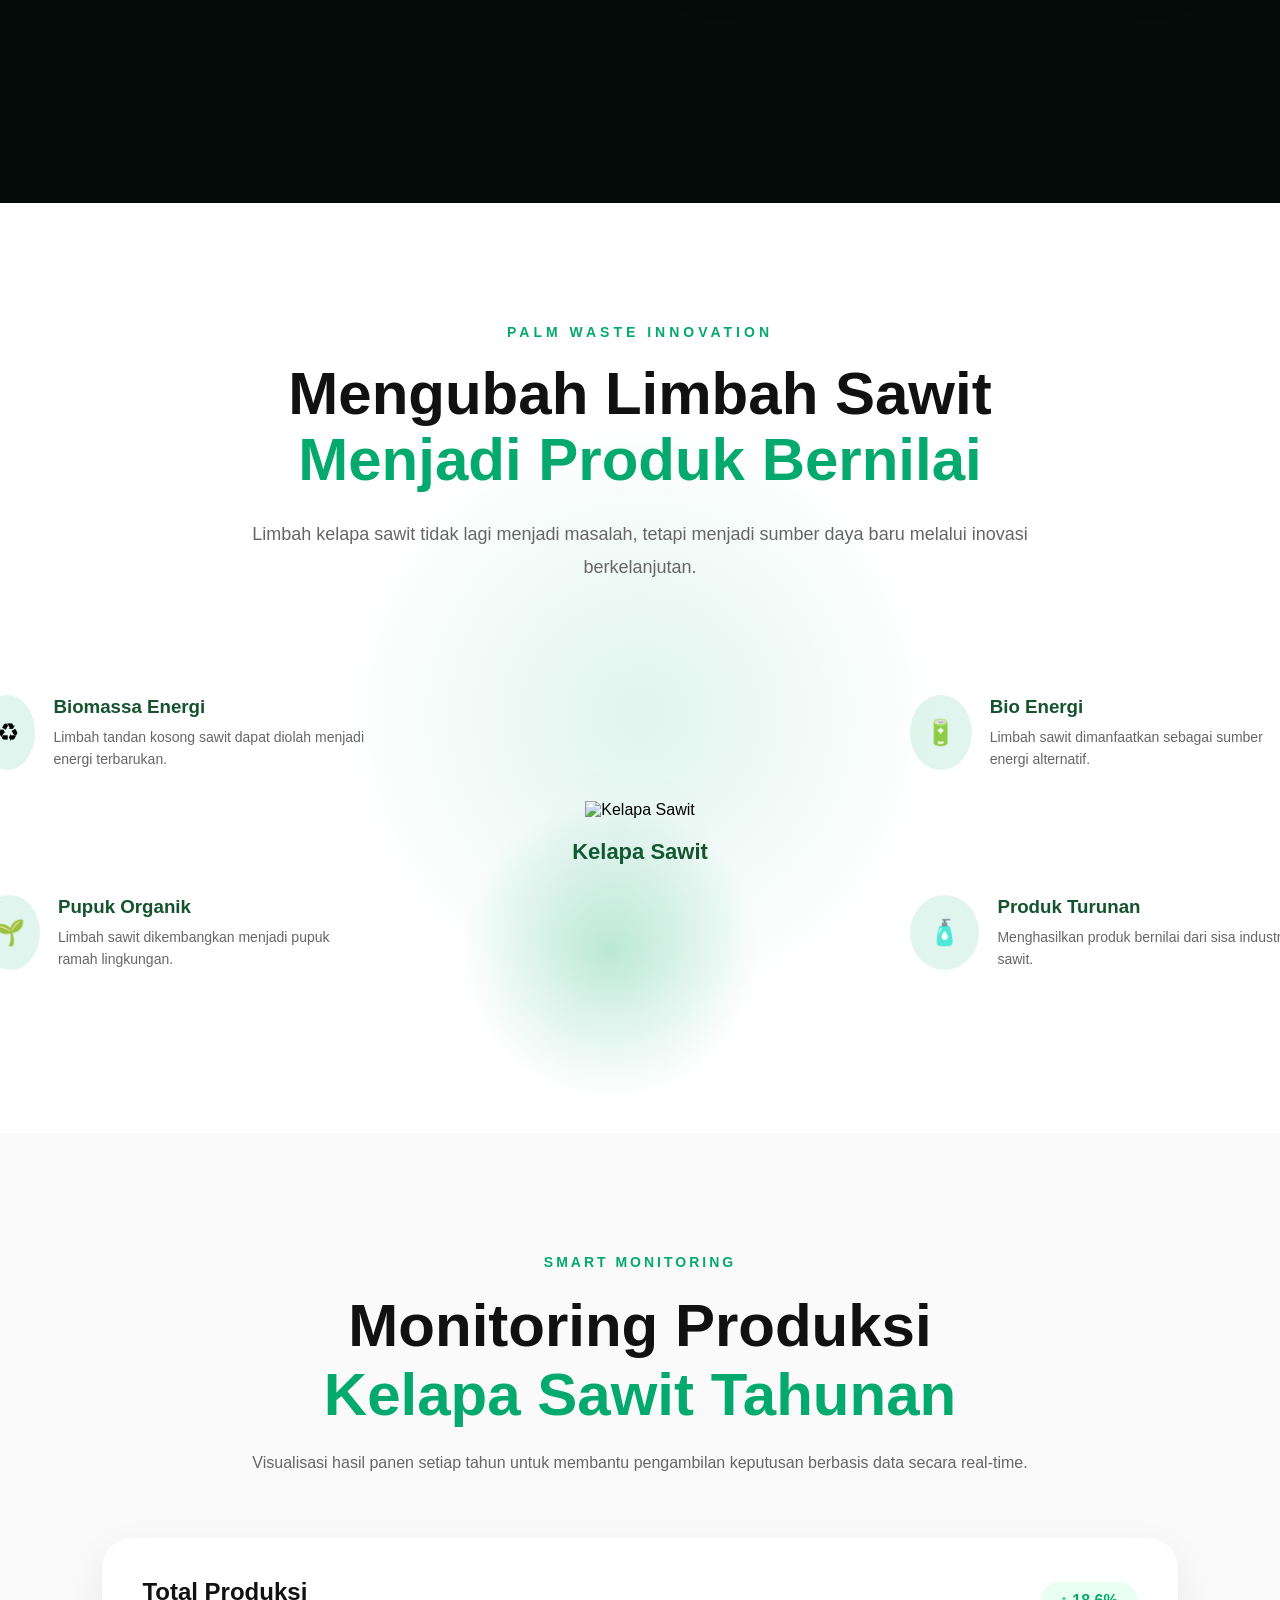
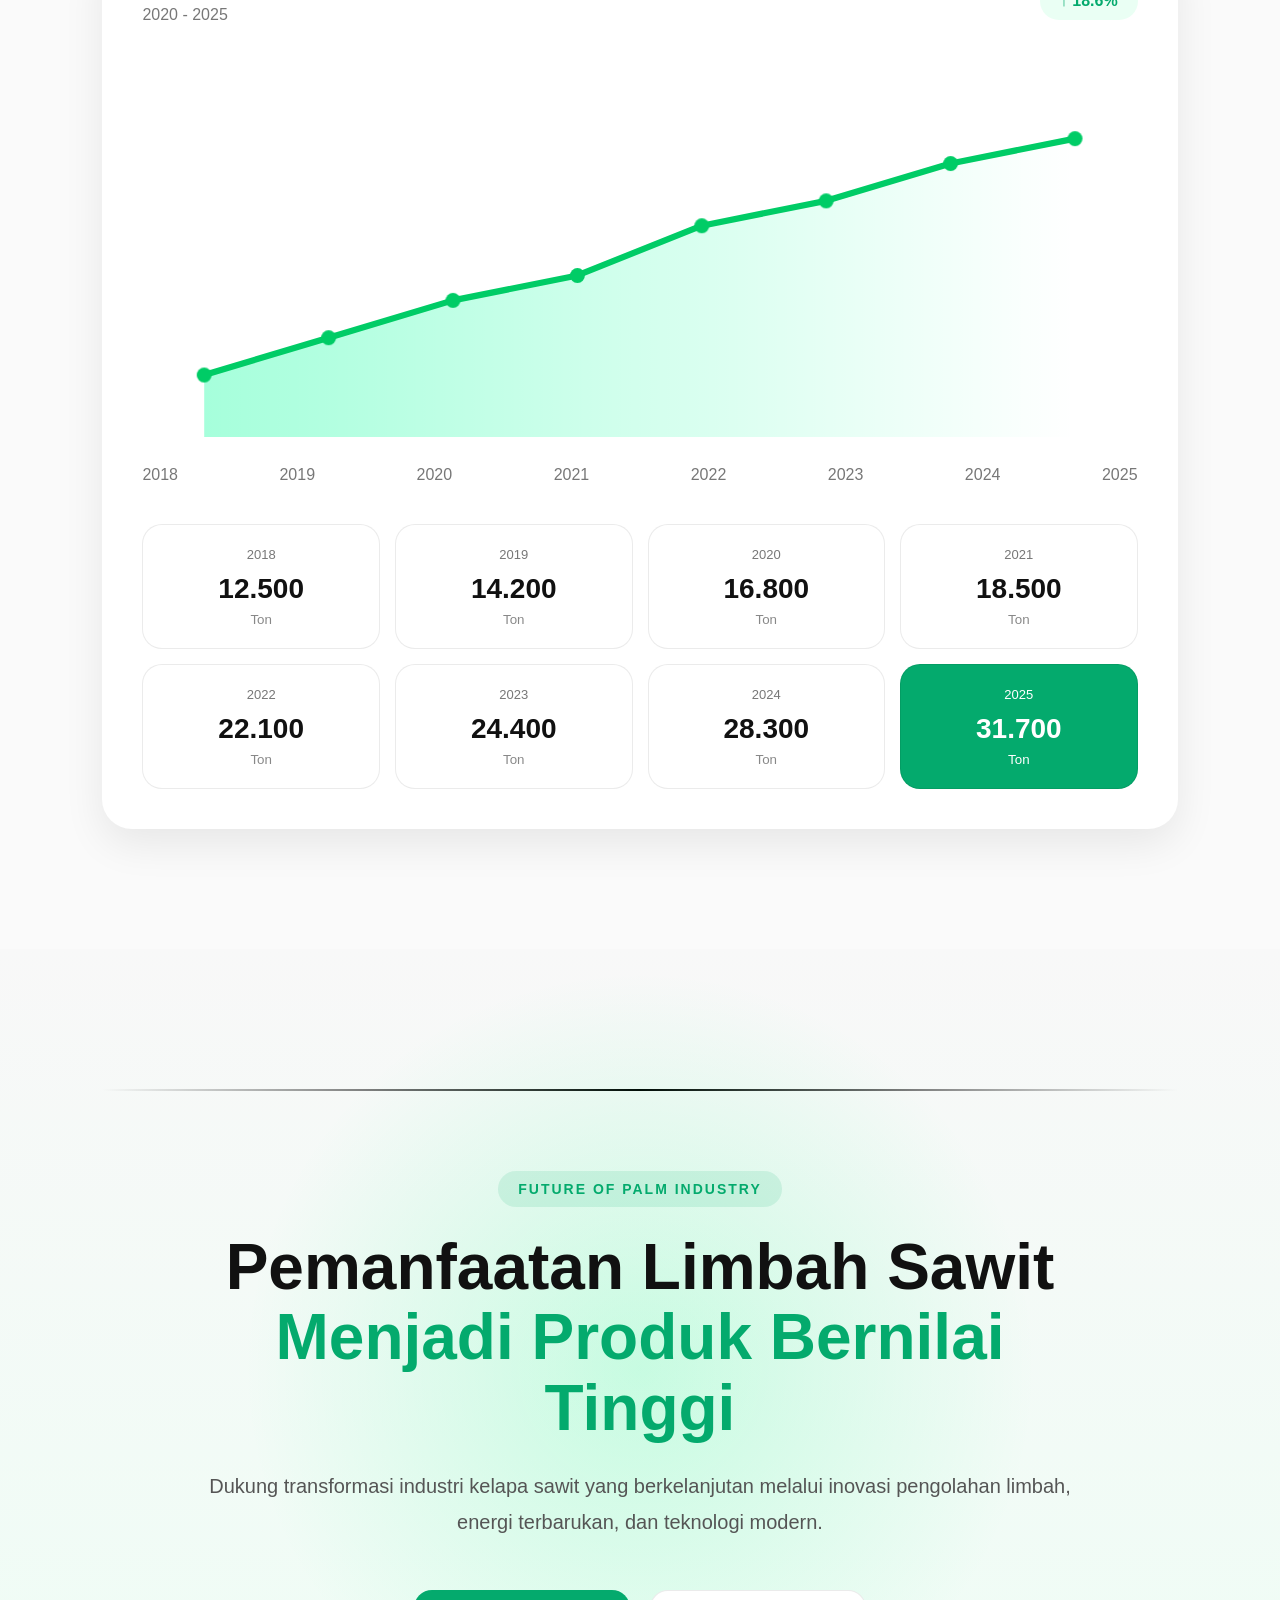
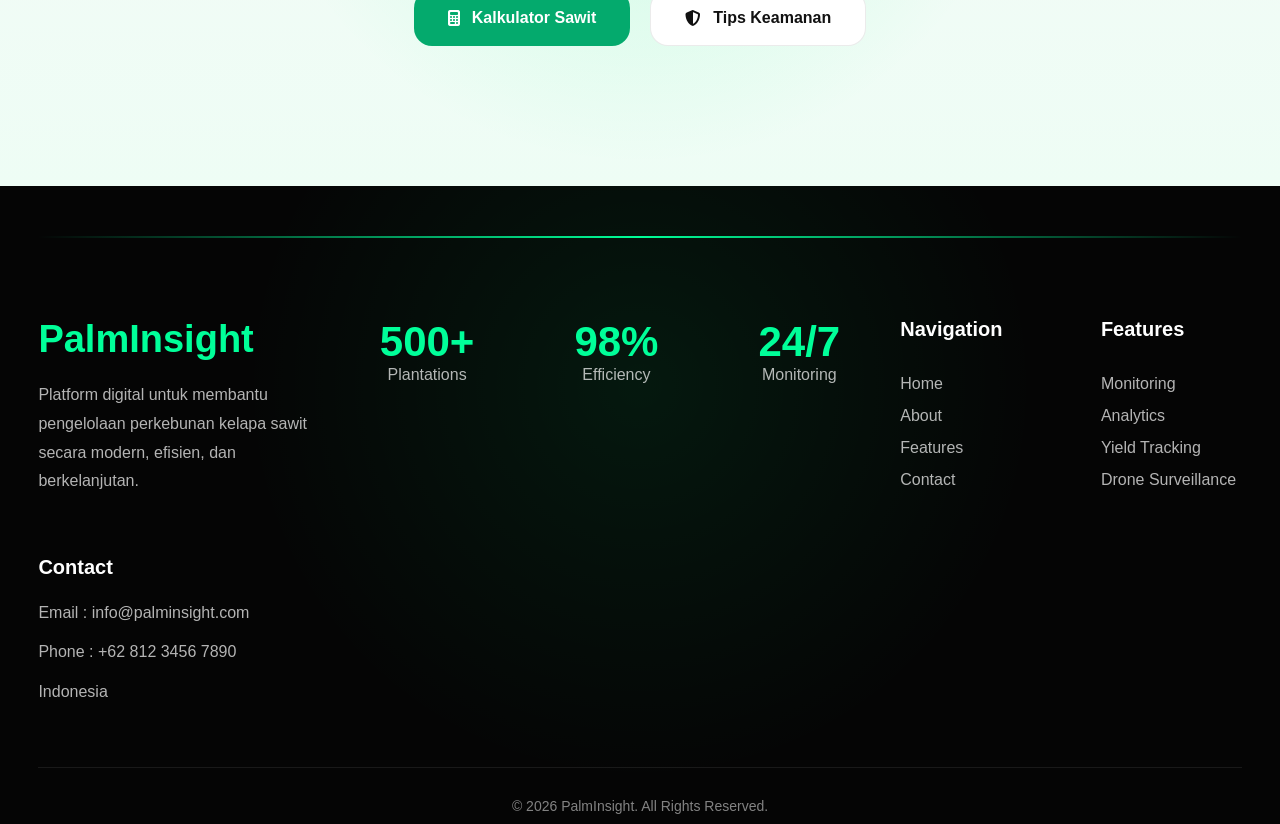
==== commit cec67c9e: "Rombak Landing page" ====
--- a/index.html
+++ b/index.html
@@ -5,21 +5,40 @@
     <meta name="viewport" content="width=device-width, initial-scale=1.0, user-scalable=yes">
     <title>PalmInsight - Smart Palm Oil Management</title>
     <link rel="stylesheet" href="css/style.css">
+    <link href="https://fonts.googleapis.com/css2?family=Inter:opsz,wght@14..32,300;14..32,400;14..32,500;14..32,600;14..32,700&family=Playfair+Display:wght@400;500;600;700&display=swap" rel="stylesheet">
+    <link rel="stylesheet" href="https://cdnjs.cloudflare.com/ajax/libs/font-awesome/6.5.1/css/all.min.css">
 </head>
 <body>
     <nav>
         <div class="navdiv">
             <div class="logo">
-                <a href="#">PalmInsight</a>
+                <a href="#">Palmmergy</a>
             </div>
             
             <ul class="nav-menu" id="navMenu">
-                <li><a href="#">Home</a></li>
-                <li><a href="#">About</a></li>
-                <li><a href="#">winners</a></li>
-                <li><a href="#">Competition</a></li>
-                <li><a href="#">Announcement</a></li>
-                <li><a href="#">Contact</a></li>
+                <li>
+                    <a href="#hero">Home</a>
+                </li>
+
+                <li>
+                    <a href="#about">About</a>
+                </li>
+
+                <li>
+                    <a href="#process">Process</a>
+                </li>
+
+                <li>
+                    <a href="#innovation">Innovation</a>
+                </li>
+
+                <li>
+                    <a href="#monitoring">Monitoring</a>
+                </li>
+
+                <li>
+                    <a href="#contact">Contact</a>
+                </li>
             </ul>
             
             <div class="nav-right">
@@ -32,122 +51,499 @@
         </div>
     </nav>
 
-    <header>
-        <section class="hero">
-            <div class="overlay"></div>
-            <div class="hero-content">
-                <div class="hero-text">
-                    <div class="event-year-badge">2026</div>
-                    <h1>
-                        Unleash Your Innovation in
-                        <span>Technology and Entertainment</span>
-                    </h1>
-                    <div class="hero-stats">
-                        <div class="stat">
-                            <h3>2026</h3>
-                            <p>EVENT YEAR</p>
-                        </div>
-                        <div class="stat">
-                            <h3>UTM</h3>
-                            <p>MADURA</p>
-                        </div>
-                    </div>
-                </div>
-                <div class="hero-image">
-                    <div class="hud-ring ring-1"></div>
-                    <div class="hud-ring ring-2"></div>
-                    <div class="hud-ring ring-3"></div>
-                    <img src="assets/biji.png" alt="Palm Fruit" id="palmFruit">
-                </div>
-            </div>
-        </section>
+    <header class="hero" id="hero">
+        <div class="hero-content">
+            <div class="hero-slogan">
+                <span>
+                    Sustainable Palm Innovation For A Better Future
+                </span>
+            </div>
+        </div>
     </header>
 
-    <section class="about">
+
+    <section class="about" id="about">
         <div class="about-container">
-            <div class="about-image-side">
-                <img src="assets/sawit.jpg" alt="Palm Oil">
-            </div>
-
-            <div class="about-content">
+
+            <figure class="about-visual fade-left">
+                <img src="assets/sawit.jpg" alt="Palm Plantation">
+            </figure>
+
+            <article class="about-content fade-right">
+
                 <span class="about-tag">
                     TENTANG KAMI
                 </span>
 
                 <h2>
                     Membangun Masa Depan
-                    Industri Kelapa Sawit
+                    Industri <span>Kelapa Sawit</span>
                     Berkelanjutan
                 </h2>
 
                 <p>
-                    PalmInsight hadir sebagai platform digital yang membantu
-                    petani, perusahaan, dan stakeholder industri kelapa sawit
-                    dalam mengelola perkebunan secara modern, efisien,
-                    dan berbasis data.
+                    Palmergy merupakan perusahaan yang berfokus pada pengolahan limbah kelapa sawit menjadi berbagai produk bernilai tinggi dan ramah lingkungan. Dengan mengedepankan inovasi, teknologi berkelanjutan, serta prinsip ekonomi sirkular, Palmergy berkomitmen mengubah limbah industri sawit menjadi sumber daya yang memberikan manfaat ekonomi sekaligus mengurangi dampak terhadap lingkungan.
                 </p>
 
+                <br>
+
                 <p>
-                    Dengan teknologi monitoring, analitik produksi,
-                    dan kalkulator keuntungan, PalmInsight mendukung
-                    transformasi industri sawit menuju praktik yang
-                    lebih produktif dan ramah lingkungan.
+                    Melalui pengembangan produk berkualitas dan solusi pengelolaan limbah yang modern, Palmergy hadir untuk mendukung terciptanya industri kelapa sawit yang lebih efisien, berkelanjutan, dan berdaya saing di masa depan.
                 </p>
 
                 <div class="about-stats">
-                    <div class="about-stat">
-                        <h3>500+</h3>
-                        <span>PERKEBUNAN</span>
-                    </div>
-
-                    <div class="about-stat">
-                        <h3>34</h3>
-                        <span>PROVINSI</span>
-                    </div>
-                </div>
-            </div>
+                    <div class="stat-card">
+                        <h3>24/7</h3>
+                        <span>MONITORING REAL-TIME</span>
+                    </div>
+
+                    <div class="stat-card">
+                        <h3>AI</h3>
+                        <span>SMART ANALYTICS</span>
+                    </div>
+
+                    <div class="stat-card">
+                        <h3>100%</h3>
+                        <span>SUSTAINABLE APPROACH</span>
+                    </div>
+                </div>
+
+            </article>
+
         </div>
     </section>
-
-    <section class="features">
-        <div class="features-header">
-            <span class="features-tag">OUR FEATURES</span>
+    <!-- ================= PROSES PENGOLAHAN SAWIT ================= -->
+    <section class="process-timeline" id="process">
+        <header class="process-header animate-on-scroll">
+            <span class="process-tag">
+                THE JOURNEY
+            </span>
+
             <h2>
-                Smart Solutions For
-                <span>Palm Plantation Management</span>
+                Proses Pengolahan
+                <span>Kelapa Sawit</span>
+            </h2>
+
+            <p>
+                Dari tandan buah segar hingga menjadi Crude Palm Oil (CPO)
+                berkualitas tinggi melalui proses modern dan berkelanjutan.
+            </p>
+        </header>
+
+        <div class="timeline-container">
+            <div class="timeline-item left">
+                <div class="timeline-icon">
+                    <i class="fas fa-tree"></i>
+                </div>
+                <div class="timeline-content animate-on-scroll">
+                    <div class="step-number">
+                        01
+                    </div>
+                    <h3>
+                        Pemanenan TBS
+                    </h3>
+                    <p>
+                        Tandan Buah Segar dipanen dari pohon kelapa sawit
+                        yang sudah matang.
+                    </p>
+                </div>
+
+                <div class="timeline-image animate-on-scroll">
+                    <img src="https://www.smart-tbk.com/wp-content/uploads/2017/04/harvester-1a.jpg">
+                </div>
+            </div>
+
+            <div class="timeline-item right">
+                <div class="timeline-icon">
+                    <i class="fas fa-truck"></i>
+                </div>
+
+                <div class="timeline-content animate-on-scroll">
+                    <div class="step-number">
+                        02
+                    </div>
+
+                    <h3>
+                        Pengangkutan & Sortasi
+                    </h3>
+
+                    <p>
+                        Buah dibawa ke pabrik dan dilakukan pemilihan
+                        kualitas sebelum proses produksi.
+                    </p>
+                </div>
+
+                <div class="timeline-image animate-on-scroll">
+                    <img src="https://images.unsplash.com/photo-1586528116311-ad8dd3c8310d?w=500">
+                </div>
+            </div>
+
+            <div class="timeline-item left">
+                <div class="timeline-icon">
+                    <i class="fas fa-industry"></i>
+                </div>
+
+                <div class="timeline-content animate-on-scroll">
+                    <div class="step-number">
+                        03
+                    </div>
+
+                    <h3>
+                        Sterilisasi
+                    </h3>
+
+                    <p>
+                        TBS direbus menggunakan uap panas untuk
+                        menghentikan enzim dan melunakkan buah.
+                    </p>
+                </div>
+
+                <div class="timeline-image animate-on-scroll">
+                    <img src="https://images.unsplash.com/photo-1558449028-b53a39d100fc?w=500">
+                </div>
+            </div>
+
+            <div class="timeline-item right">
+                <div class="timeline-icon">
+                    <i class="fas fa-oil-can"></i>
+                </div>
+
+                <div class="timeline-content animate-on-scroll">
+                    <div class="step-number">
+                        04
+                    </div>
+
+                    <h3>
+                        Pengempaan
+                    </h3>
+
+                    <p>
+                        Buah dihancurkan dan diperas untuk mengambil
+                        minyak kasar.
+                    </p>
+                </div>
+
+                <div class="timeline-image animate-on-scroll">
+                    <img src="https://images.unsplash.com/photo-1581091226033-d5c48150dbaa?w=500">
+                </div>
+            </div>
+
+            <div class="timeline-item left">
+                <div class="timeline-icon">
+                    <i class="fas fa-tint"></i>
+                </div>
+
+                <div class="timeline-content animate-on-scroll">
+                    <div class="step-number">
+                        05
+                    </div>
+
+                    <h3>
+                        Clarifikasi & Pemurnian
+                    </h3>
+
+                    <p>
+                        Minyak kasar dimurnikan menjadi CPO
+                        berkualitas tinggi.
+                    </p>
+                </div>
+
+                <div class="timeline-image animate-on-scroll">
+                    <img src="https://mutucertification.com/wp-content/uploads/2023/10/Proses-Pengolahan-Kelapa-Sawit-Menjadi-Crude-Palm-Oil.jpg">
+                </div>
+            </div>
+        </div>
+    </section>
+
+    <section class="features" id="innovation">
+        <div class="features-header animate-on-scroll">
+            <span class="features-tag">
+                PALM WASTE INNOVATION
+            </span>
+            <h2>
+                Mengubah Limbah Sawit
+                <span>Menjadi Produk Bernilai</span>
             </h2>
             <p>
-                Jelajahi berbagai fitur PalmInsight untuk membantu
-                pengelolaan perkebunan kelapa sawit secara efisien,
-                modern, dan berkelanjutan.
+                Limbah kelapa sawit tidak lagi menjadi masalah,
+                tetapi menjadi sumber daya baru melalui inovasi
+                berkelanjutan.
             </p>
         </div>
-        <div class="feature-grid">
-            <a href="smart-monitoring.html" class="feature-card">
-                <div class="feature-image">
-                    <img src="https://www.goldenagri.com.sg/wp-content/uploads/2025/04/Smart-Inventory-Management.png" alt="Plantation Monitoring">
-                </div>
-                <div class="feature-title">Smart Monitoring</div>
-            </a>
-            <a href="kalkulator.html" class="feature-card">
-                <div class="feature-image">
-                    <img src="assets/kalkulator.png" alt="Yield Analytics">
-                </div>
-                <div class="feature-title">Kalkulator Laba Sawit</div>
-            </a>
-            <a href="eco-k3.html" class="feature-card">
-                <div class="feature-image">
-                    <img src="assets/sawit.jpg" alt="Smart Irrigation">
-                </div>
-                <div class="feature-title">Eco Palm & K3</div>
-            </a>
+
+        <div class="palm-transform">
+            <!-- LEFT SIDE -->
+            <div class="waste-column left">
+                <article class="waste-card scale-up">
+                    <div class="icon">
+                        ♻
+                    </div>
+                    <div>
+                        <h3>
+                            Biomassa Energi
+                        </h3>
+                        <p>
+                            Limbah tandan kosong sawit
+                            dapat diolah menjadi energi
+                            terbarukan.
+                        </p>
+                    </div>
+                </article>
+                <article class="waste-card">
+                    <div class="icon">
+                        🌱
+                    </div>
+                    <div>
+                        <h3>
+                            Pupuk Organik
+                        </h3>
+                        <p>
+                            Limbah sawit dikembangkan
+                            menjadi pupuk ramah lingkungan.
+                        </p>
+                    </div>
+                </article>
+            </div>
+            <!-- CENTER PALM -->
+            <div class="palm-center animate-on-scroll">
+                <div class="palm-glow"></div>
+                <img 
+                src="assets/sawit.png"
+                alt="Kelapa Sawit">
+                <span>
+                    Kelapa Sawit
+                </span>
+            </div>
+            <!-- RIGHT SIDE -->
+            <div class="waste-column right">
+                <article class="waste-card">
+                    <div class="icon">
+                        🔋
+                    </div>
+                    <div>
+                        <h3>
+                            Bio Energi
+                        </h3>
+                        <p>
+                            Limbah sawit dimanfaatkan
+                            sebagai sumber energi alternatif.
+                        </p>
+                    </div>
+                </article>
+                <article class="waste-card">
+                    <div class="icon">
+                        🧴
+                    </div>
+                    <div>
+                        <h3>
+                            Produk Turunan
+                        </h3>
+                        <p>
+                            Menghasilkan produk bernilai
+                            dari sisa industri sawit.
+                        </p>
+                    </div>
+                </article>
+            </div>
+        </div>
+    </section>
+
+    <section class="monitoring" id="monitoring">
+        <div class="monitoring-header animate-on-scroll">
+            <span class="monitoring-tag">
+                SMART MONITORING
+            </span>
+
+            <h2>
+                Monitoring Produksi
+                <span>Kelapa Sawit Tahunan</span>
+            </h2>
+
+            <p>
+                Visualisasi hasil panen setiap tahun untuk membantu
+                pengambilan keputusan berbasis data secara real-time.
+            </p>
+        </div>
+
+        <div class="monitoring-card scale-up">
+
+            <div class="monitoring-top">
+                <div>
+                    <h3>Total Produksi</h3>
+                    <span>2020 - 2025</span>
+                </div>
+
+                <div class="monitoring-badge">
+                    ↑ 18.6%
+                </div>
+            </div>
+
+            <svg viewBox="0 0 800 300" class="chart-svg">
+
+                <defs>
+                    <linearGradient id="areaGradient">
+                        <stop offset="0%" stop-color="#00ff99" stop-opacity=".35"/>
+                        <stop offset="100%" stop-color="#00ff99" stop-opacity="0"/>
+                    </linearGradient>
+                </defs>
+
+                <!-- Area -->
+                <path
+                    class="chart-area"
+                    d="M50 250
+                    L150 220
+                    L250 190
+                    L350 170
+                    L450 130
+                    L550 110
+                    L650 80
+                    L750 60
+                    L750 300
+                    L50 300 Z">
+                </path>
+
+                <!-- Line -->
+                <path
+                    class="chart-line"
+                    d="M50 250
+                    L150 220
+                    L250 190
+                    L350 170
+                    L450 130
+                    L550 110
+                    L650 80
+                    L750 60">
+                </path>
+
+                <!-- Points -->
+                <circle class="chart-point"
+                        cx="50"
+                        cy="250"
+                        r="6"
+                        data-year="2018"
+                        data-ton="12.500 Ton"/>
+
+                <circle class="chart-point"
+                        cx="150"
+                        cy="220"
+                        r="6"
+                        data-year="2019"
+                        data-ton="14.200 Ton"/>
+
+                <circle class="chart-point"
+                        cx="250"
+                        cy="190"
+                        r="6"
+                        data-year="2020"
+                        data-ton="16.800 Ton"/>
+
+                <circle class="chart-point"
+                        cx="350"
+                        cy="170"
+                        r="6"
+                        data-year="2021"
+                        data-ton="18.500 Ton"/>
+
+                <circle class="chart-point"
+                        cx="450"
+                        cy="130"
+                        r="6"
+                        data-year="2022"
+                        data-ton="22.100 Ton"/>
+
+                <circle class="chart-point"
+                        cx="550"
+                        cy="110"
+                        r="6"
+                        data-year="2023"
+                        data-ton="24.400 Ton"/>
+
+                <circle class="chart-point"
+                        cx="650"
+                        cy="80"
+                        r="6"
+                        data-year="2024"
+                        data-ton="28.300 Ton"/>
+
+                <circle class="chart-point"
+                        cx="750"
+                        cy="60"
+                        r="6"
+                        data-year="2025"
+                        data-ton="31.700 Ton"/>
+
+            </svg>
+
+            <div id="chartTooltip" class="chart-tooltip"></div>
+            <div class="chart-years">
+                <span>2018</span>
+                <span>2019</span>
+                <span>2020</span>
+                <span>2021</span>
+                <span>2022</span>
+                <span>2023</span>
+                <span>2024</span>
+                <span>2025</span>
+            </div>
+
+            <div class="harvest-summary">
+
+                <div class="summary-card">
+                    <span>2018</span>
+                    <h4>12.500</h4>
+                    <small>Ton</small>
+                </div>
+
+                <div class="summary-card">
+                    <span>2019</span>
+                    <h4>14.200</h4>
+                    <small>Ton</small>
+                </div>
+
+                <div class="summary-card">
+                    <span>2020</span>
+                    <h4>16.800</h4>
+                    <small>Ton</small>
+                </div>
+
+                <div class="summary-card">
+                    <span>2021</span>
+                    <h4>18.500</h4>
+                    <small>Ton</small>
+                </div>
+
+                <div class="summary-card">
+                    <span>2022</span>
+                    <h4>22.100</h4>
+                    <small>Ton</small>
+                </div>
+
+                <div class="summary-card">
+                    <span>2023</span>
+                    <h4>24.400</h4>
+                    <small>Ton</small>
+                </div>
+
+                <div class="summary-card">
+                    <span>2024</span>
+                    <h4>28.300</h4>
+                    <small>Ton</small>
+                </div>
+
+                <div class="summary-card active">
+                    <span>2025</span>
+                    <h4>31.700</h4>
+                    <small>Ton</small>
+                </div>
+
+            </div>
         </div>
     </section>
 
     <section class="cta">
         <div class="cta-line"></div>
         <div class="cta-glow"></div>
-        <div class="cta-content">
+        <div class="cta-content animate-on-scroll">
             <span class="cta-tag">FUTURE OF PALM INDUSTRY</span>
             <h2>
                 Pemanfaatan Limbah Sawit
@@ -159,14 +555,22 @@
                 energi terbarukan, dan teknologi modern.
             </p>
             <div class="cta-buttons">
-                <a href="process.html"><button class="btn-primary">Explore More</button></a>
+                <a href="kalkulator.html" class="cta-btn primary">
+                    <i class="fas fa-calculator"></i>
+                    Kalkulator Sawit
+                </a>
+
+                <a href="eco-k3.html" class="cta-btn secondary">
+                    <i class="fas fa-shield-alt"></i>
+                    Tips Keamanan
+                </a>
             </div>
         </div>
     </section>
 
-    <footer class="footer">
+    <footer class="footer" id="contact">
         <div class="footer-line"></div>
-        <div class="footer-top">
+        <div class="footer-top animate-on-scroll">
             <div class="footer-brand">
                 <h2>PalmInsight</h2>
                 <p>
@@ -211,8 +615,6 @@
             </div>
         </div>
 
- 
-
         <div class="footer-bottom">
             <p>© 2026 PalmInsight. All Rights Reserved.</p>
         </div>
--- a/css/style.css
+++ b/css/style.css
@@ -3,6 +3,10 @@
     margin: 0;
     padding: 0;
     box-sizing: border-box;
+}
+
+html{
+    scroll-behavior: smooth;
 }
 
 body {
@@ -25,6 +29,12 @@
     box-shadow: 0 8px 32px rgba(0, 0, 0, 0.1);
     z-index: 1000;
     transition: all 0.3s ease;
+}
+
+nav.scrolled{
+    background:rgba(0,0,0,.95);
+    box-shadow:
+        0 10px 30px rgba(0,0,0,.25);
 }
 
 .navdiv {
@@ -157,182 +167,140 @@
     }
 }
 
-/* ==================== HERO SECTION (Tambahan stats) ==================== */
-.event-year-badge {
-    display: inline-block;
-    padding: 8px 20px;
-    border-radius: 40px;
-    background: rgba(0, 255, 153, 0.15);
-    color: #00ff99;
-    font-weight: 700;
-    font-size: 14px;
-    margin-bottom: 20px;
-    letter-spacing: 1px;
-}
-
-.hero-stats {
+/* ================= HERO ================= */
+
+.hero{
+    position: relative;
+
+    z-index:1;
+    min-height: 100vh;
+
     display: flex;
-    gap: 40px;
-    margin-top: 40px;
-    flex-wrap: wrap;
-}
-
-.hero-stats .stat h3 {
-    font-size: 28px;
-    color: #00ff99;
-    margin-bottom: 5px;
-}
-
-.hero-stats .stat p {
-    font-size: 12px;
-    color: rgba(255,255,255,0.6);
-    letter-spacing: 1px;
-}
-
-/* ==================== SISA CSS SEBELUMNYA (SAMA, TIDAK DIUBAH) ==================== */
-.hero {
-    position: relative;
-    width: 100%;
-    height: 100vh;
-    background-image: url("../assets/background.jpeg");
+    align-items: flex-end;
+    justify-content: center;
+
+    background-image: url("../assets/Background.png");
     background-size: cover;
-    background-position: center;
+    background-position: center center;
+    background-repeat: no-repeat;
+
     overflow: hidden;
 }
 
-.overlay {
-    position: absolute;
-    inset: 0;
-    background: rgba(0,0,0,.55);
-}
-
-.hero-content {
-    position: relative;
-    z-index: 2;
-    height: 100%;
-    padding: 120px 8% 0;
-    display: flex;
-    align-items: center;
-    justify-content: space-between;
-    gap: 40px;
-}
-
-.hero-text {
-    max-width: 650px;
-    color: white;
-}
-
-.hero-text h1 {
-    font-size: 70px;
-    line-height: 1.1;
-    margin-bottom: 20px;
-}
-
-.hero-text h1 span {
-    color: #04AA6D;
-}
-
-.hero-text p {
-    font-size: 20px;
-    line-height: 1.8;
-    color: #ddd;
-    margin-bottom: 30px;
-}
-
-.hero-buttons {
-    display: flex;
-    gap: 20px;
-    flex-wrap: wrap;
-}
-
-.hero::after {
-    content: "";
-    position: absolute;
-    left: 0;
-    bottom: 0;
-    width: 100%;
-    height: 250px;
-    background: linear-gradient(to bottom, transparent, #050505);
-    z-index: 1;
-}
-
-.btn-primary {
-    background: #04AA6D;
-    color: white;
-    border: none;
-    cursor: pointer;
-    padding: 14px 32px;
-    border-radius: 50px;
-    font-weight: 700;
-    transition: .3s ease;
-}
-
-.btn-primary:hover {
-    transform: translateY(-2px);
-    box-shadow: 0 0 20px rgba(4,170,109,.5);
-}
-
-.hero-image {
-    position: relative;
-    width: 350px;
-    height: 350px;
-    display: flex;
-    align-items: center;
-    justify-content: center;
-}
-
-.hero-image img {
-    width: 70%;
-    z-index: 10;
-    filter: drop-shadow(0 0 30px rgba(0,255,128,.4)) drop-shadow(0 0 60px rgba(0,255,128,.3));
-}
-
-.hud-ring {
-    position: absolute;
-    border-radius: 50%;
-    pointer-events: none;
-}
-
-.ring-1 {
-    width: 420px;
-    height: 420px;
-    border: 2px solid rgba(0,255,170,.4);
-    box-shadow: 0 0 20px rgba(0,255,170,.4), inset 0 0 20px rgba(0,255,170,.2);
-    animation: spinClockwise 20s linear infinite;
-}
-
-.ring-2 {
-    width: 360px;
-    height: 360px;
-    border-top: 4px solid #00ff99;
-    border-bottom: 4px solid #00ff99;
-    animation: spinReverse 12s linear infinite;
-}
-
-.ring-3 {
-    width: 300px;
-    height: 300px;
-    border-left: 3px solid #00ffaa;
-    border-right: 3px solid #00ffaa;
-    opacity: .7;
-    animation: spinClockwise 8s linear infinite;
-}
-
-@keyframes spinClockwise {
-    from { transform: rotate(0deg); }
-    to { transform: rotate(360deg); }
-}
-
-@keyframes spinReverse {
-    from { transform: rotate(360deg); }
-    to { transform: rotate(0deg); }
-}
-
+.hero::before{
+    content:"";
+
+    position:absolute;
+    inset:0;
+
+    background:
+    linear-gradient(
+        to bottom,
+        rgba(255,255,255,0),
+        rgba(255,255,255,.08),
+        rgba(0,0,0,.12)
+    );
+
+    pointer-events:none;
+}
+
+/* overlay agar tulisan lebih jelas */
+
+.hero-overlay{
+    position:absolute;
+    inset:0;
+
+    background:
+    linear-gradient(
+        to bottom,
+        rgba(0,0,0,.15),
+        rgba(0,0,0,.05),
+        rgba(0,0,0,.35)
+    );
+}
+
+.hero-content{
+    position:relative;
+    z-index:2;
+
+    width:100%;
+
+    display:flex;
+    justify-content:center;
+
+    padding-bottom:60px;
+}
+
+.hero-slogan{
+    padding:18px 40px;
+
+    background:rgba(76,150,98,.88);
+
+    backdrop-filter:blur(12px);
+
+    border-radius:999px;
+
+    box-shadow:
+    0 10px 35px rgba(0,0,0,.15);
+
+    border:1px solid rgba(255,255,255,.15);
+}
+
+.hero-slogan span{
+    color:#fff;
+    font-size:18px;
+    font-weight:600;
+}
+
+@media (max-width:768px){
+
+    .hero{
+
+        background-image:
+        url("../assets/Background Landscape.png");
+
+        background-size: cover;
+
+        background-position: center center;
+
+        min-height:100vh;
+    }
+
+    .hero-content{
+        padding:
+        0 20px
+        40px;
+    }
+
+    .hero-slogan{
+        width:100%;
+        max-width:650px;
+
+        text-align:center;
+
+        padding:14px 20px;
+
+        border-radius:25px;
+    }
+
+    .hero-slogan span{
+        font-size:14px;
+        line-height:1.5;
+    }
+}
+
+.hero{
+    transition:
+    background-image .4s ease,
+    background-position .4s ease;
+}
 /* ================= ABOUT ================= */
 
 .about{
-    padding:120px 8%;
-    background:#000000;
+    position:relative;
+    background:#000;
+    padding:80px 8% 120px;
+    overflow:hidden;
 }
 
 .about-container{
@@ -340,29 +308,78 @@
     margin:auto;
 
     display:grid;
-    grid-template-columns:1fr 1fr;
-    gap:70px;
-    align-items:start;
-}
-
-/* IMAGE */
-
-.about-image-side{
+    grid-template-columns:
+    minmax(350px,520px)
+    1fr;
+
+    gap:80px;
+    align-items:center;
+}
+
+.about-visual{
     position:relative;
-    padding-top:38px;
-}
-
-.about-image-side img{
+
+    width:520px;
+    height:550px;
+
+    overflow:hidden;
+
+    border-radius:40px;
+
+    border:2px solid rgba(0,255,153,.15);
+
+    box-shadow:
+        0 0 25px rgba(0,255,153,.08),
+        0 20px 40px rgba(0,0,0,.35);
+}
+
+.about-visual img{
     width:100%;
-    height:550px;
+    height:100%;
+
     object-fit:cover;
-    border-radius:30px;
-}
+
+    display:block;
+}
+
+.about-visual img,
+.timeline-image img{
+    transition:
+        transform 1.2s ease;
+}
+
+.about-visual:hover img,
+.timeline-image:hover img{
+    transform:scale(1.08);
+}
+
 /* CONTENT */
 
 .about-content{
-    display:flex;
-    flex-direction:column;
+    position:relative;
+    padding-left:40px;
+}
+
+.about-content::before{
+    content:"";
+
+    position:absolute;
+    left:0;
+    top:0;
+
+    width:6px;
+    height:140px;
+
+    border-radius:20px;
+
+    background:
+    linear-gradient(
+        #00ff99,
+        #00cc66
+    );
+
+    box-shadow:
+    0 0 20px rgba(0,255,128,.8);
 }
 
 .about-tag{
@@ -374,152 +391,485 @@
 }
 
 .about-content h2{
-    font-size:64px;
-    line-height:1.1;
+    font-size:72px;
+    line-height:1.05;
+    color:#fff;
+
+    margin:20px 0 30px;
+}
+
+.about-content h2 span{
     color:#00ff99;
-    margin-bottom:30px;
 }
 
 .about-content p{
-    color:#00b06a;
+    color:rgba(255,255,255,.75);
     font-size:20px;
     line-height:1.9;
-    margin-bottom:20px;
-}
-
-/* STATS */
-
-.about-stats{
+}
+
+@media(max-width:900px){
+
+    .about-container{
+        grid-template-columns:1fr;
+        gap:50px;
+    }
+
+    .about-visual{
+        width:min(90vw,420px);
+        margin:auto;
+    }
+
+    .about-content{
+        padding-left:0;
+        text-align:center;
+    }
+
+    .about-content::before{
+        display:none;
+    }
+
+    .about-content h2{
+        font-size:42px;
+    }
+
+    .about-stats{
+        grid-template-columns:1fr;
+    }
+}
+
+/* ================= PALM TRANSFORMATION FEATURES ================= */
+.features{
+    background:#fff;
+    padding:120px 8%;
+    border-radius:50px 50px 0 0;
+    position:relative;
+    z-index:10;
+}
+
+.features-header{
+    text-align:center;
+    max-width:850px;
+    margin:auto;
+}
+
+.features-tag{
+    color:#04AA6D;
+    letter-spacing:4px;
+    font-size:14px;
+    font-weight:700;
+}
+
+.features-header h2{
+    margin-top:20px;
+    font-size:60px;
+    line-height:1.1;
+    color:#111;
+}
+
+.features-header h2 span{
+    display:block;
+    color:#04AA6D;
+}
+
+.features-header p{
+    margin-top:25px;
+    color:#666;
+    font-size:18px;
+    line-height:1.8;
+}
+
+/* LAYOUT SAWIT */
+
+.palm-transform{
+    margin-top:70px;
     display:grid;
-    grid-template-columns:repeat(3,1fr);
-    gap:20px;
+    grid-template-columns: 450px 360px 450px;
+    align-items:center;
+    justify-content:center;
+    gap:60px;
+    width:100%;
+    max-width:1400px;
+    margin-left:auto;
+    margin-right:auto;
+}
+
+.waste-column{
+    display:flex;
+    flex-direction:column;
+    gap:40px;
+}
+
+.waste-card{
+    background:transparent;
+    border:none;
+    padding:35px 30px;
+    min-height:160px;
+    display:flex;
+    gap:18px;
+    align-items:center;
+    position:relative;
+    transition:.4s;
+}
+
+.waste-card.show{
+    opacity:1;
+    transform:translateY(0);
+}
+
+.waste-card:hover{
+    transform:translateY(-10px);
+    box-shadow:
+    0 20px 50px rgba(4,170,109,.15);
+}
+
+
+.features::before{
+    content:"";
+    position:absolute;
+    width:600px;
+    height:600px;
+    left:50%;
+    top:55%;
+    transform:
+    translate(-50%,-50%);
+    background:
+    radial-gradient(
+        circle,
+        rgba(4,170,109,.12),
+        transparent 70%
+    );
+    z-index:-1;
+}
+
+/* ================= MONITORING ================= */
+
+.monitoring{
+    padding:120px 8%;
+    background:#fafafa;
+}
+
+.monitoring-header{
+    text-align:center;
+    max-width:800px;
+    margin:auto;
+}
+
+.monitoring-tag{
+    color:#04AA6D;
+    font-size:14px;
+    font-weight:700;
+    letter-spacing:3px;
+}
+
+.monitoring-header h2{
+    margin-top:20px;
+    font-size:60px;
+    color:#111;
+}
+
+.monitoring-header h2 span{
+    display:block;
+    color:#04AA6D;
+}
+
+.monitoring-header p{
+    margin-top:20px;
+    color:#666;
+    line-height:1.8;
+}
+
+.monitoring-card{
+    margin-top:60px;
+    background:white;
+    border-radius:30px;
+    padding:40px;
+    box-shadow:
+    0 15px 40px rgba(0,0,0,.08);
+}
+
+.monitoring-top{
+    display:flex;
+    justify-content:space-between;
+    align-items:center;
+    margin-bottom:40px;
+}
+
+.monitoring-top h3{
+    font-size:24px;
+    color:#111;
+}
+
+.monitoring-top span{
+    color:#777;
+}
+
+.monitoring-badge{
+    background:#eafff4;
+    color:#04AA6D;
+    padding:10px 20px;
+    border-radius:999px;
+    font-weight:700;
+}
+
+.chart-point{
+    fill:#04AA6D;
+    cursor:pointer;
+    transition:.3s ease;
+}
+
+.chart-point:hover{
+    r:10;
+    filter:drop-shadow(0 0 10px rgba(4,170,109,.7));
+}
+
+.chart-tooltip{
+    position:fixed;
+
+    background:#111;
+    color:#fff;
+
+    padding:12px 16px;
+
+    border-radius:14px;
+
+    font-size:14px;
+
+    opacity:0;
+
+    pointer-events:none;
+
+    transform:translateY(10px);
+
+    transition:.25s;
+
+    z-index:9999;
+
+    box-shadow:
+    0 10px 30px rgba(0,0,0,.25);
+}
+
+.harvest-summary{
+
+    margin-top:40px;
+
+    display:grid;
+
+    grid-template-columns:
+    repeat(4,1fr);
+
+    gap:15px;
+}
+
+.summary-card{
+
+    background:#fff;
+
+    border:1px solid rgba(0,0,0,.08);
+
+    border-radius:20px;
+
+    padding:20px;
+
+    text-align:center;
+
+    transition:.3s ease;
+}
+
+.summary-card:hover{
+
+    transform:translateY(-5px);
+
+    box-shadow:
+    0 15px 35px rgba(0,0,0,.08);
+}
+
+.summary-card span{
+
+    color:#777;
+    font-size:13px;
+}
+
+.summary-card h4{
+
+    margin:10px 0 5px;
+
+    font-size:28px;
+
+    color:#111;
+}
+
+.summary-card small{
+
+    color:#888;
+}
+
+.summary-card.active{
+
+    background:#04AA6D;
+}
+
+.summary-card.active span,
+.summary-card.active h4,
+.summary-card.active small{
+
+    color:white;
+}
+
+.chart-svg{
+    width:100%;
+    height:auto;
+}
+
+.chart-area{
+    fill:url(#areaGradient);
+}
+
+.chart-line{
+    fill:none;
+    stroke:#00cc66;
+    stroke-width:5;
+    stroke-linecap:round;
+    stroke-linejoin:round;
+
+    stroke-dasharray:1200;
+    stroke-dashoffset:1200;
+
+    animation:drawLine 3s ease forwards;
+}
+
+.chart-svg circle{
+    fill:#00cc66;
+    opacity:0;
+
+    animation:fadePoint .5s ease forwards;
+}
+
+.chart-svg circle:nth-child(4){animation-delay:.3s;}
+.chart-svg circle:nth-child(5){animation-delay:.6s;}
+.chart-svg circle:nth-child(6){animation-delay:.9s;}
+.chart-svg circle:nth-child(7){animation-delay:1.2s;}
+.chart-svg circle:nth-child(8){animation-delay:1.5s;}
+.chart-svg circle:nth-child(9){animation-delay:1.8s;}
+.chart-svg circle:nth-child(10){animation-delay:2.1s;}
+.chart-svg circle:nth-child(11){animation-delay:2.4s;}
+
+.chart-years{
+    display:flex;
+    justify-content:space-between;
     margin-top:25px;
-}
-
-.about-stat{
-    background:#000000;
-    padding:25px;
-    border-radius:20px;
+    color:#777;
+    font-weight:500;
+}
+
+@keyframes drawLine{
+    to{
+        stroke-dashoffset:0;
+    }
+}
+
+@keyframes fadePoint{
+    from{
+        opacity:0;
+        transform:scale(0);
+    }
+    to{
+        opacity:1;
+        transform:scale(1);
+    }
+}
+
+.icon{
+    width:75px;
+    height:75px;
+    font-size:32px;
+    background:
+    rgba(4,170,109,.12);
+    border-radius:50%;
+    display:flex;
+    align-items:center;
+    justify-content:center;
+    font-size:25px;
+}
+
+.waste-card h3{
+    color:#14532d;
+    margin-bottom:8px;
+}
+
+.waste-card p{
+    color:#666;
+    font-size:14px;
+    line-height:1.6;
+}
+
+/* SAWIT TENGAH */
+
+.palm-center{
     text-align:center;
-}
-
-.about-stat h3{
-    color:#00921d;
-    font-size:42px;
-    margin-bottom:10px;
-}
-
-.about-stat span{
-    color:#6f6257;
-    font-size:13px;
-    letter-spacing:2px;
-}
-
-
-
-.features {
-    background: #f8f8f8;
-    padding: 120px 8%;
-    border-radius: 40px 40px 0 0;
-    margin-top: -45px;
-    position: relative;
-    z-index: 10;
-}
-
-.features-header {
-    text-align: center;
-    max-width: 900px;
-    margin: auto;
-}
-
-.features-tag {
-    color: #04AA6D;
-    letter-spacing: 3px;
-    font-size: 14px;
-    font-weight: 600;
-}
-
-.features-header h2 {
-    margin-top: 15px;
-    font-size: 60px;
-    line-height: 1.1;
-    color: #111;
-    font-family: 'Segoe UI', sans-serif;
-}
-
-.features-header h2 span {
-    display: block;
-    color: #04AA6D;
-}
-
-.features-header p {
-    margin-top: 20px;
-    color: #666;
-    font-size: 18px;
-    line-height: 1.8;
-}
-
-.feature-grid {
-    margin-top: 70px;
-    display: grid;
-    grid-template-columns: repeat(auto-fit, minmax(320px, 1fr));
-    gap: 30px;
-}
-
-.feature-card {
-    position: relative;
-    overflow: hidden;
-    background: white;
-    border-radius: 25px;
-    height: 420px;
-    text-decoration: none;
-    border: 1px solid #e5e5e5;
-    transition: .4s;
-}
-
-.feature-card:hover {
-    transform: translateY(-10px);
-    box-shadow: 0 20px 40px rgba(4,170,109,.15);
-}
-
-.feature-image {
-    width: 100%;
-    height: calc(100% - 100px);
-    display: flex;
-    justify-content: center;
-    align-items: center;
-}
-
-.feature-image img {
-    width: 100%;
-    height: 100%;
-    border-radius: 20px;
-    object-fit: cover;
-    opacity: .8;
-    transition: .2s;
-}
-
-.feature-card:hover .feature-image img {
-    opacity: .70;
-    transform: scale(1.05);
-}
-
-.feature-title {
-    position: absolute;
-    bottom: 0;
-    left: 0;
-    width: 100%;
-    height: 100px;
-    background: white;
-    box-shadow: inset 0 1px 0 rgba(0,0,0,.08);
-    border-top: 1px solid #e5e5e5;
-    display: flex;
-    justify-content: center;
-    align-items: center;
-    font-size: 24px;
-    font-weight: 700;
-    color: #14532d;
-    border-radius: 0 0 25px 25px;
+    position:relative;
+}
+
+.palm-center img{
+    width:360px;
+    height:360px;
+    object-fit:contain;
+    filter:
+    drop-shadow(
+    0 20px 40px rgba(0,0,0,.15)
+    );
+    animation:
+    floatPalm 4s ease-in-out infinite;
+}
+
+.palm-center span{
+    display:block;
+    margin-top:20px;
+    font-size:22px;
+    font-weight:700;
+    color:#14532d;
+}
+
+.palm-glow{
+    position:absolute;
+    width:300px;
+    height:300px;
+    background:
+    radial-gradient(
+    circle,
+    rgba(4,170,109,.25),
+    transparent 70%
+    );
+}
+
+@keyframes floatPalm{
+    0%,100%{
+        transform:translateY(0);
+    }
+
+    50%{
+        transform:translateY(-15px);
+    }
+}
+
+@media(max-width:900px){
+
+    .palm-transform{
+        grid-template-columns:1fr;
+    }
+
+    .waste-card::after{
+        display:none;
+    }
+
+    .palm-center{
+        order:-1;
+    }
+
+    .features-header h2{
+        font-size:40px;
+    }
+
 }
 
 .cta {
@@ -592,221 +942,50 @@
     margin-bottom: 80px;
     background: linear-gradient(90deg, transparent, #000000, transparent);
 }
-/* ================= PANEL STATISTIK ================= */
-.top-header{
-    width: 100%;
-    display: flex;
-    justify-content: center;
-    align-items: center;
-    padding: 40px 20px 20px;
-}
-
-.header-titles{
-    text-align: center;
-    max-width: 800px;
-}
-
-.header-titles h1{
-    font-size: 3rem;
-    font-weight: 700;
-    margin-bottom: 10px;
-    color: #04AA6D;
-}
-
-.header-titles p{
-    font-size: 1.2rem;
-    color: #555;
-    margin: 0;
-}
-/* ================= MIDDLE GRID (SIDE-BY-SIDE LAYOUT) ================= */
-.middle-grid{
-    display: grid;
-    grid-template-columns: 1fr 320px;
-    gap: 24px;
-    width: 92%;
-    max-width: 1200px;
-    margin: 40px auto;
-    align-items: stretch;
-}
-
-.chart-panel{
-    background: rgba(255, 255, 255, 0.15);
-    border: 1px solid var(--border);
-    border-radius: 16px;
-    padding: 24px;
-    width: 90%;
-    max-width: 850px;
-    margin: 40px auto;
-    box-shadow: 0 4px 20px black;
-}
-
-/* ================= HEADER ================= */
-
-.panel-header{
-    display: flex;
-    justify-content:  space-between;
-    align-items: center;
-    margin-bottom: 20px;
-    gap: 15px;
-}
-
-.panel-header h2{
-    font-size: 22px;
-    font-weight: 700;
-    color: black;
-}
-
-.chart-tabs{
-    background: rgba(255,255,255,0.05);
-    padding: 4px;
-    border-radius: 8px;
-}
-
-.tab{
-    color: var(--primary);
-    background: #04AA6D;
-    padding: 6px 14px;
-    border-radius: 6px;
-    font-size: 14px;
-    font-weight: 500;
-}
-
-/* ================= LABEL SAMPING ================= */
-
-.chart-y-label{
-    color: var(--text-muted);
-    font-size: 12px;
-    margin-bottom: 10px;
-}
-
-/* ================= SVG ================= */
-
-.svg-container{
-    width: 100%;
-    max-width: 800px;
-    height: 260px;
-    margin: auto;
-}
-
-#svgLineChart{
-    width: 100%;
-    height: 100%;
-    overflow: visible;
-}
-
-/* ================= AREA HIJAU ================= */
-
-.chart-area{
-    fill: url(#chartGradient);
-}
-
-/* ================= GARIS GRAFIK ================= */
-
-.chart-line{
-    fill: none;
-    stroke: #4ADE80;
-    stroke-width: 3;
-    stroke-linecap: round;
-    stroke-linejoin: round;
-}
-
-/* ================= TITIK DATA ================= */
-
-.chart-point{
-    fill: #4ADE80;
-    stroke: #151D21;
-    stroke-width: 3;
-}
-
-/* ================= ANGKA DI ATAS TITIK ================= */
-
-.chart-point-label{
-    fill: #8E9E9D;
-    font-size: 12px;
-    font-weight: 600;
-    text-anchor: middle;
-}
-
-/* ================= LABEL TAHUN ================= */
-
-.chart-labels{
-    display: flex;
-    justify-content: space-between;
-    border-top: 1px solid rgba(255,255,255,0.05);
-    margin-top: 15px;
-    padding-top: 12px;
-}
-
-.chart-label-text{
-    flex: 1;
-    text-align: center;
-    color: #8E9E9D;
-    font-size: 13px;
-    font-weight: 500;
-}
-
-/* ================= SUMMARY PANEL ================= */
-.summary-panel {
-    background: rgba(255, 255, 255, 0.15);
-    border: 1px solid var(--border);
-    border-radius: 16px;
-    padding: 28px 24px;
-    box-shadow: 0 4px 20px black;
-    display: flex;
-    flex-direction: column;
-}
-
-.summary-panel h2 {
-    font-size: 22px;
-    font-weight: 700;
-    margin-bottom: 24px;
-    color: black;
-}
-
-.summary-list {
-    display: flex;
-    flex-direction: column;
-    gap: 0;
-    flex: 1;
-    justify-content: space-between;
-}
-
-.summary-item {
-    display: flex;
-    align-items: center;
-    gap: 16px;
-}
-
-.sum-icon {
-    width: 40px;
-    height: 40px;
-    min-width: 40px;
-    background: rgba(4, 170, 109, 0.1);
-    color: #04AA6D;
-    border-radius: 50%;
-    display: flex;
-    align-items: center;
-    justify-content: center;
-}
-
-.sum-icon.trend-up-icon { background: rgba(74, 222, 128, 0.15); color: #16a34a; }
-.sum-icon.trend-down-icon { background: rgba(239, 68, 68, 0.15); color: #EF4444; }
-
-.sum-text {
-    display: flex;
-    flex-direction: column;
-}
-
-.sum-label {
-    font-size: 0.85rem;
-    color: #666;
-    margin-bottom: 4px;
-}
-
-.sum-val {
-    font-size: 1.1rem;
-    font-weight: 600;
-    color: #111;
+
+.cta-buttons{
+    display:flex;
+    justify-content:center;
+    gap:20px;
+    flex-wrap:wrap;
+    margin-top:50px;
+}
+
+.cta-btn{
+    text-decoration:none;
+    padding:18px 34px;
+    border-radius:18px;
+
+    display:flex;
+    align-items:center;
+    gap:12px;
+
+    font-weight:700;
+
+    transition:.35s;
+}
+
+.cta-btn.primary{
+    background:#04AA6D;
+    color:white;
+}
+
+.cta-btn.primary:hover{
+    transform:translateY(-5px);
+    box-shadow:
+    0 15px 35px rgba(4,170,109,.35);
+}
+
+.cta-btn.secondary{
+    background:white;
+    color:#111;
+    border:1px solid rgba(0,0,0,.08);
+}
+
+.cta-btn.secondary:hover{
+    transform:translateY(-5px);
+    box-shadow:
+    0 15px 35px rgba(0,0,0,.08);
 }
 
 .footer {
@@ -918,14 +1097,8 @@
 
 /* Responsive tambahan */
 @media (max-width: 1024px) {
-    .hero-text h1 { font-size: 50px; }
-    .hero-image { width: 280px; height: 280px; }
-    .ring-1 { width: 320px; height: 320px; }
-    .ring-2 { width: 270px; height: 270px; }
-    .ring-3 { width: 230px; height: 230px; }
     .features-header h2 { font-size: 48px; }
     .cta-content h2 { font-size: 48px; }
-    .middle-grid { grid-template-columns: 1fr; width: 90%; }
 }
 
 @media (max-width: 768px) {
@@ -935,19 +1108,10 @@
         text-align: center;
         padding-top: 100px;
     }
-    .hero-text h1 { font-size: 36px; }
-    .hero-text p { font-size: 16px; }
-    .hero-buttons { justify-content: center; }
-    .hero-image { width: 220px; height: 220px; margin-top: 20px; }
-    .ring-1 { width: 260px; height: 260px; }
-    .ring-2 { width: 220px; height: 220px; }
-    .ring-3 { width: 180px; height: 180px; }
-    .hero-stats { justify-content: center; gap: 25px; }
-    .hero-stats .stat h3 { font-size: 22px; }
     .about { padding: 80px 5%; }
     .features { padding: 80px 5%; }
     .features-header h2 { font-size: 36px; }
-    .feature-grid { grid-template-columns: 1fr; }
+    
     .cta { padding: 80px 5%; }
     .cta-content h2 { font-size: 36px; }
     .cta-content p { font-size: 16px; }
@@ -959,10 +1123,320 @@
 }
 
 @media (max-width: 480px) {
-    .hero-text h1 { font-size: 28px; }
     .btn-primary { padding: 10px 20px; font-size: 14px; }
     .features-header h2 { font-size: 28px; }
     .cta-content h2 { font-size: 28px; }
-    .feature-title { font-size: 18px; }
-}
-
+}
+
+/* ==========================================
+   TIMELINE SECTION
+========================================== */
+
+.process-timeline{
+    position:relative;
+    padding:140px 8%;
+    background:
+        radial-gradient(
+            circle at top,
+            rgba(0,255,153,.08),
+            transparent 40%
+        ),
+        #050505;
+    color:#fff;
+    overflow:hidden;
+}
+
+.process-timeline::before{
+    content:"";
+    position:absolute;
+    inset:0;
+    background:
+    linear-gradient(
+        180deg,
+        transparent,
+        rgba(0,255,153,.03)
+    );
+    pointer-events:none;
+}
+
+/* TITLE SECTION */
+
+.process-header{
+    max-width:800px;
+    margin:0 auto 100px;
+    text-align:center;
+}
+
+.process-tag{
+    display:inline-block;
+    color:#00ff99;
+    font-size:14px;
+    font-weight:700;
+    letter-spacing:3px;
+    margin-bottom:20px;
+}
+
+.process-header h2{
+    font-size:60px;
+    line-height:1.1;
+    color:#ffffff;
+    margin-bottom:24px;
+}
+
+.process-header h2 span{
+    display:block;
+    color:#00ff99;
+}
+
+.process-header p{
+    max-width:650px;
+    margin:auto;
+    color:rgba(255,255,255,.75);
+    font-size:18px;
+    line-height:1.8;
+}
+
+.process-header span{
+    color:var(--primary);
+    font-size:14px;
+    letter-spacing:2px;
+}
+
+/* CONTAINER */
+
+.timeline-container{
+    position:relative;
+    max-width:1200px;
+    margin:auto;
+}
+
+/* GARIS TENGAH */
+
+.timeline-container::before{
+    content:"";
+    position:absolute;
+    top:0;
+    left:50%;
+    transform:translateX(-50%);
+    width:4px;
+    height:100%;
+    background:
+    linear-gradient(
+        to bottom,
+        transparent,
+        #00ff99,
+        #00ff99,
+        transparent
+    );
+    opacity:.25;
+}
+
+/* ITEM */
+
+.timeline-item{
+    display:flex;
+    align-items:center;
+    justify-content:space-between;
+    gap:60px;
+    margin-bottom:100px;
+    position:relative;
+}
+
+.timeline-item.right{
+    flex-direction:row-reverse;
+}
+
+/* CONTENT + IMAGE */
+.timeline-content,
+.timeline-image{
+    width:45%;
+}
+
+/* CARD */
+
+.timeline-content{
+    padding:35px;
+    border-radius:28px;
+    background:
+    linear-gradient(
+        145deg,
+        #0f5132,
+        #198754
+    );
+    border:1px solid rgba(0,255,153,.2);
+    box-shadow:
+        0 15px 40px rgba(0,255,153,.08);
+    transition:.35s ease;
+}
+
+.timeline-content:hover{
+    transform:translateY(-10px);
+    box-shadow:
+        0 20px 60px rgba(0,255,153,.25);
+}
+
+/* NUMBER */
+
+.step-number{
+    font-size:72px;
+    font-weight:800;
+    color:rgba(255,255,255,.15);
+    line-height:1;
+    margin-bottom:15px;
+}
+
+.timeline-content h3{
+    font-size:30px;
+    color:#fff;
+    margin-bottom:15px;
+    font-weight:700;
+}
+
+.timeline-content p{
+    color:rgba(255,255,255,.88);
+    line-height:1.8;
+}
+
+/* IMAGE */
+
+.timeline-image{
+    height:340px;
+    border-radius:28px;
+    overflow:hidden;
+    border:2px solid rgba(0,255,153,.15);
+    box-shadow:
+        0 15px 40px rgba(0,0,0,.35);
+}
+
+.timeline-image img{
+    width:100%;
+    height:100%;
+    object-fit:cover;
+    transition:.6s ease;
+}
+
+.timeline-image:hover img{
+    transform:scale(1.08);
+}
+
+/* ICON */
+
+.timeline-icon{
+    position:absolute;
+    left:50%;
+    top:50%;
+    transform: translate(-50%,-50%);
+    width:70px;
+    height:70px;
+    border-radius:50%;
+    background:#00ff99;
+    border:5px solid #050505;
+    box-shadow:
+        0 0 25px rgba(0,255,153,.5);
+    display:flex;
+    align-items:center;
+    justify-content:center;
+    z-index:5;
+}
+
+.timeline-icon i{
+    color:#000;
+    font-size:28px;
+}
+
+/* MOBILE */
+
+@media(max-width:900px){
+
+    .timeline-container::before{
+        left:20px;
+    }
+
+    .timeline-item,
+    .timeline-item.right{
+        flex-direction:column;
+        align-items:flex-start;
+        padding-left:60px;
+    }   
+
+    .timeline-content,
+    .timeline-image{
+        width:100%;
+    }
+
+    .timeline-icon{
+        left:20px;
+    }
+
+    .process-header h1{
+        font-size:34px;
+    }
+}
+
+/* ==========================================
+   SCROLL ANIMATION
+========================================== */
+
+.animate-on-scroll{
+    opacity: 0;
+    transform: translateY(50px);
+    transition:
+        opacity 0.9s cubic-bezier(.2,.65,.3,1),
+        transform 0.9s cubic-bezier(.2,.65,.3,1);
+}
+
+.animate-on-scroll.visible{
+    opacity: 1;
+    transform: translateY(0);
+}
+
+.fade-left{
+    opacity:0;
+    transform:translateX(-60px);
+    transition:all .9s cubic-bezier(.2,.65,.3,1);
+}
+
+.fade-left.visible{
+    opacity:1;
+    transform:translateX(0);
+}
+
+.fade-right{
+    opacity:0;
+    transform:translateX(60px);
+    transition:all .9s cubic-bezier(.2,.65,.3,1);
+}
+
+.fade-right.visible{
+    opacity:1;
+    transform:translateX(0);
+}
+
+.scale-up{
+    opacity:0;
+    transform:scale(.85);
+    transition:all .9s cubic-bezier(.2,.65,.3,1);
+}
+
+.scale-up.visible{
+    opacity:1;
+    transform:scale(1);
+}
+
+/* ==========================================
+   RESPONSIVE
+========================================== */
+
+@media(max-width:768px){
+
+    .process-timeline,
+    .stats-section,
+    .products-section{
+        padding:80px 5%;
+    }
+
+    .timeline-content h3{
+        font-size:22px;
+    }
+
+}
